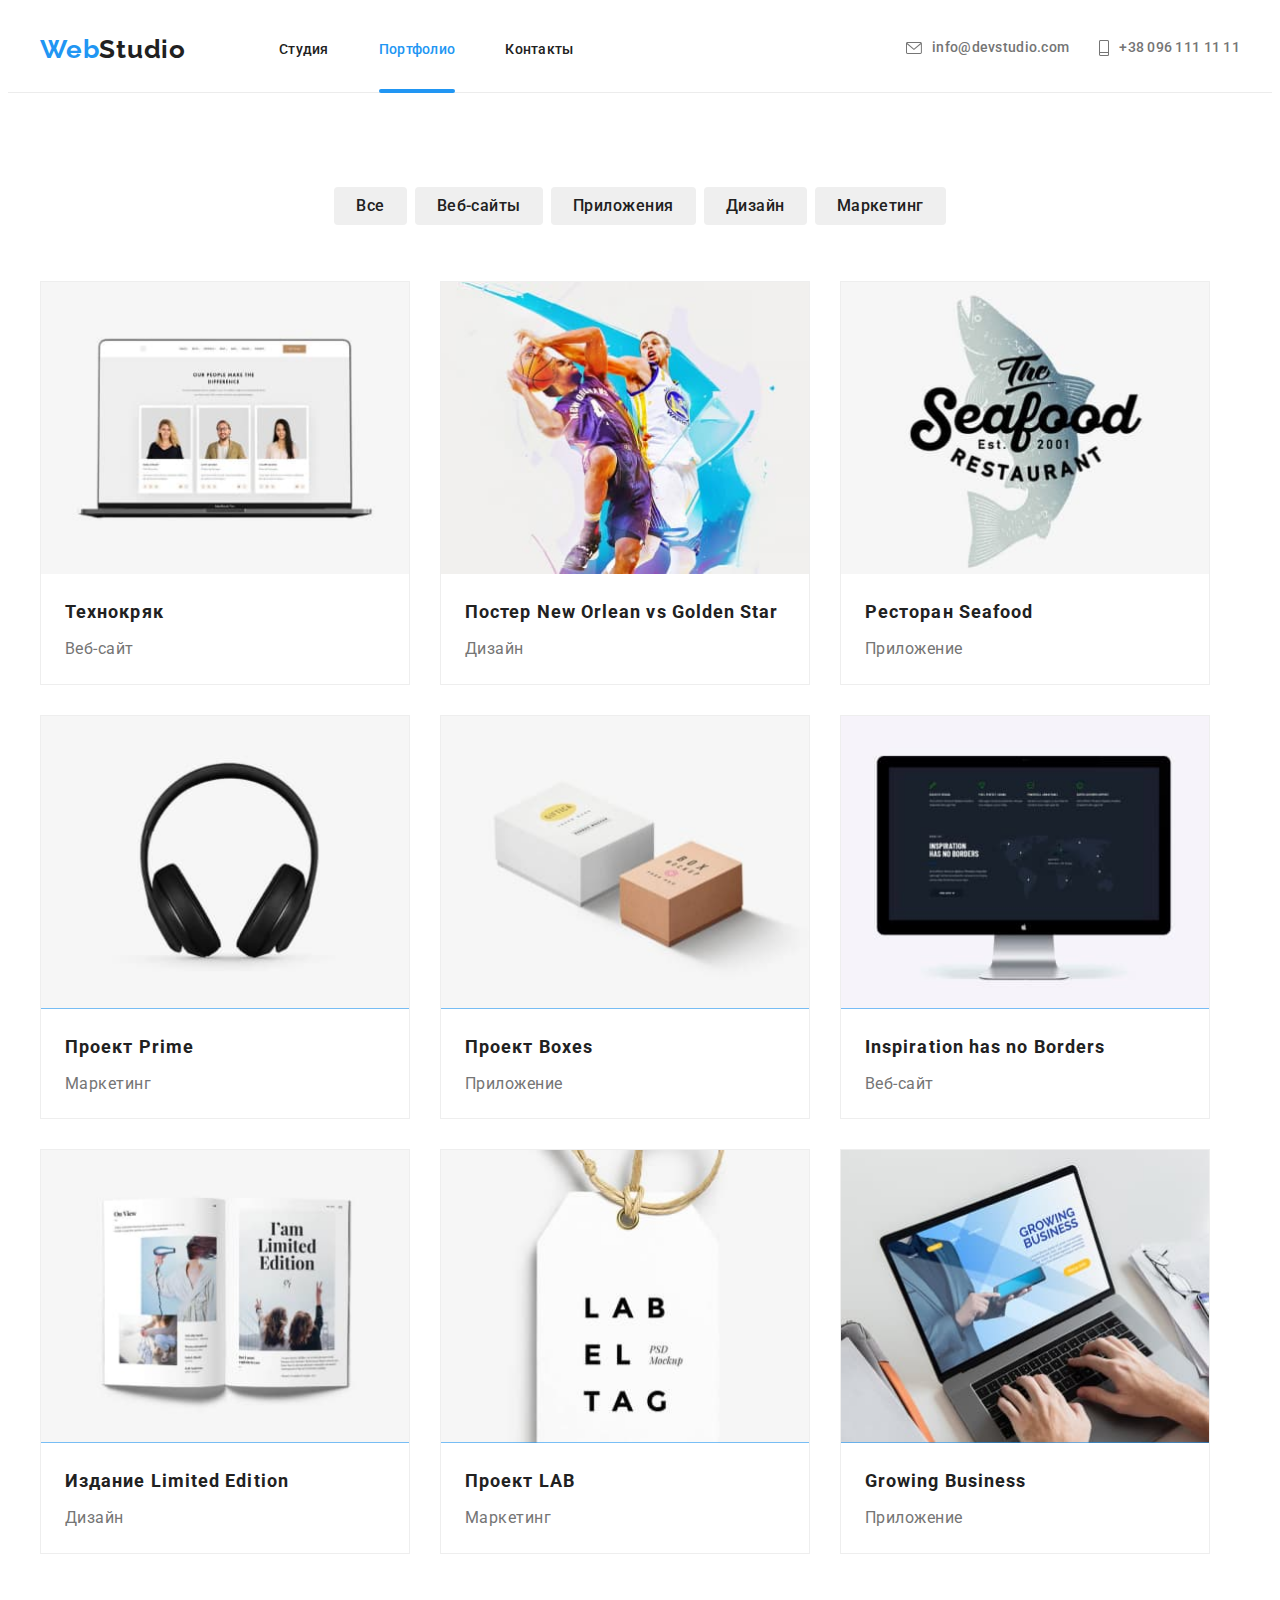
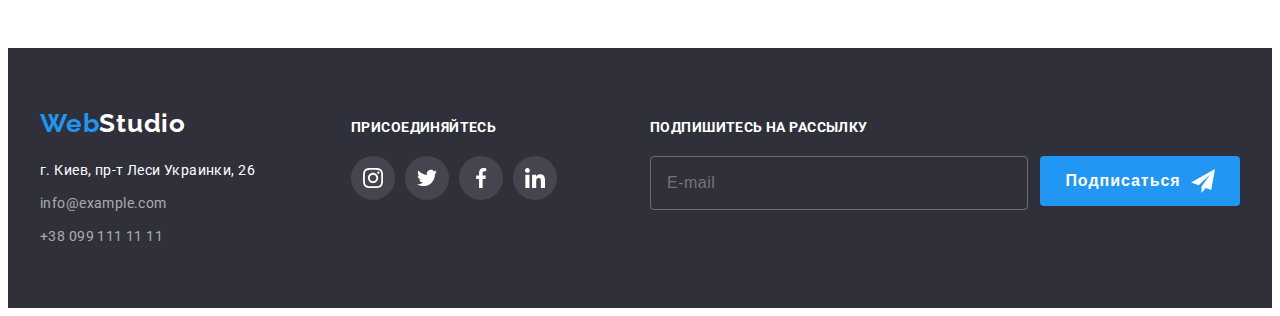
==== portfolio.html @ 108e8472 "push" ====
<!DOCTYPE html>
<html lang="ru">
<head>
    <meta charset="UTF-8">
    <meta http-equiv="X-UA-Compatible" content="IE=edge">
    <meta name="viewport" content="width=device-width, initial-scale=1.0">
    <title>Document</title>
    <link rel="preconnect" href="https://fonts.googleapis.com">
    <link rel="preconnect" href="https://fonts.gstatic.com" crossorigin>
    <link href="https://fonts.googleapis.com/css2?family=Raleway:wght@700&family=Roboto:wght@400;500;700&display=swap"
        rel="stylesheet">
        <link rel="stylesheet" href="https://cdnjs.cloudflare.com/ajax/libs/modern-normalize/1.1.0/modern-normalize.min.css"
            integrity="sha512-wpPYUAdjBVSE4KJnH1VR1HeZfpl1ub8YT/NKx4PuQ5NmX2tKuGu6U/JRp5y+Y8XG2tV+wKQpNHVUX03MfMFn9Q=="
            crossorigin="anonymous" referrerpolicy="no-referrer" />

    <link rel="stylesheet" href="./css/main.css">
</head>

<body>
    <header class="header">
        <div class="container">
            <div class="main">
                <nav class="nav">
                    <a href="" lang="en" class="logo">Web<span class="header-logo-accent">Studio</span></a>
                    <ul class="nav-list">
                        <li class="nav-list__item"><a href="./index.html" class="nav-list__link">Студия</a></li>
                        <li class="nav-list__item"><a href="" class="nav-list__link current">Портфолио</a></li>
                        <li class="nav-list__item"><a href="" class="nav-list__link">Контакты</a></li>
                    </ul>
                </nav>
                <ul class="header-adress">
                    <li class="header-adress__item"><a href="mailto:info@devstudio.com" class="header-adress__link--email">
                        <svg class="header-adress__icon--email">
                        <use href="./images/icons.svg#icon-envelope-1"></use>
                    </svg>info@devstudio.com</a></li>
                    <li class="header-adress__item"><a href="tel:+380961111111" class="header-adress__link--tel">
                      <svg class="header-adress__icon--tel">
                        <use href="./images/icons.svg#icon-Vector"></use>
                    </svg>+38 096 111 11 11</a></li>
                </ul>
            </div>
            </div>
    </header>

    
    <main>
        
        <section class="section portfolio">
            <div class="container">
            <h1 class="visually-hidden">Фильтр</h1>
            <ul class="filtr-list">
                <li class="filtr-list__item"><button type="button" class="filtr-list__btm">Все</button></li>
                <li class="filtr-list__item"><button type="button" class="filtr-list__btm">Веб-сайты</button></li>
                <li class="filtr-list__item"><button type="button" class="filtr-list__btm">Приложения</button></li>
                <li class="filtr-list__item"><button type="button" class="filtr-list__btm">Дизайн</button></li>
                <li class="filtr-list__item"><button type="button" class="filtr-list__btm">Маркетинг</button></li>
            </ul>
           
            <ul class="gallery-list">
                <li class="gallery-list__item" tabindex="0">
                    <!-- <a href="" class="gallery-link"> -->
                        <div class="gallery-list__img">
                            <img src="./images/portfolio1.jpg" alt="Технокряк" width="370" height="294">
                            <p class="gallery-list__top--text">Ресурс предлагает комплексные предложения с разным уровнем функционала и сервисов. Все это
                                позволит посетителю получить
                                исчерпывающие сведения  о компании или частном лице.</p>
                        </div>
                    <div class="gallery-desk">
                        <h2 class="gallery-list__title">Технокряк</h2>
                        <p class="gallery-list__text">Веб-сайт</p>
                    </div>
                    
                </li>
                <li class="gallery-list__item" tabindex="0">
                    <!-- <a href="" class="gallery-link"> -->
                        <div class="gallery-list__img">
                    <img src="./images/portfolio2.jpg" alt="Постер Нью Орлеан" width="370" height="294">
                    <p class="gallery-list__top--text">Ресурс предлагает комплексные предложения с разным уровнем функционала и сервисов. Все это
                        позволит посетителю получить
                        исчерпывающие сведения  о компании или частном лице.</p>
                        </div>
                    <div class="gallery-desk">
                        <h2 class="gallery-list__title">Постер New Orlean vs Golden Star</h2>
                        <p class="gallery-list__text">Дизайн</p>
                    </div>                            
                   
                </li>
                <li class="gallery-list__item" tabindex="0">
                    <!-- <a href="" class="gallery-link"> -->
                        <div class="gallery-list__img">
                    <img src="./images/portfolio3.jpg" alt="Ресторан" width="370" height="294">
                    <p class="gallery-list__top--text">Ресурс предлагает комплексные предложения с разным уровнем функционала и сервисов. Все это
                        позволит посетителю получить
                        исчерпывающие сведения  о компании или частном лице.</p>
                        </div>
                    <div class="gallery-desk">
                        <h2 class="gallery-list__title">Ресторан Seafood</h2>
                        <p class="gallery-list__text">Приложение</p>
                    </div>                            
                    
                </li>
                <li class="gallery-list__item" tabindex="0">
                    <!-- <a href="" class="gallery-link"> -->
                        <div class="gallery-list__img">
                    <img src="./images/portfolio4.jpg" alt="Проект прайм" width="370" height="294">
                    <p class="gallery-list__top--text">Ресурс предлагает комплексные предложения с разным уровнем функционала и сервисов. Все это
                        позволит посетителю получить
                        исчерпывающие сведения  о компании или частном лице.</p>
                        </div>
                    <div class="gallery-desk">
                        <h2 class="gallery-list__title">Проект Prime</h2>
                    <p class="gallery-list__text">Маркетинг</p>
                </div>                            
               
                </li>
                <li class="gallery-list__item" tabindex="0">
                    <!-- <a href="" class="gallery-link"> -->
                        <div class="gallery-list__img">
                    <img src="./images/portfolio5.jpg" alt="Проект бокс" width="370" height="294">
                    <p class="gallery-list__top--text">Ресурс предлагает комплексные предложения с разным уровнем функционала и сервисов. Все это
                        позволит посетителю получить
                        исчерпывающие сведения  о компании или частном лице.</p>
                        </div>
                    <div class="gallery-desk">
                        <h2 class="gallery-list__title">Проект Boxes</h2>
                        <p class="gallery-list__text">Приложение</p>
                    </div>                            
                    
                </li>
                <li class="gallery-list__item" tabindex="0">
                    <!-- <a href="" class="gallery-link"> -->
                        <div class="gallery-list__img">
                    <img src="./images/portfolio6.jpg" alt="Вдохновение" width="370" height="294">
                    <p class="gallery-list__top--text">Ресурс предлагает комплексные предложения с разным уровнем функционала и сервисов. Все это
                        позволит посетителю получить
                        исчерпывающие сведения  о компании или частном лице.</p>
                    </div>
                    <div class="gallery-desk">
                        <h2 class="gallery-list__title">Inspiration has no Borders</h2>
                        <p class="gallery-list__text">Веб-сайт</p>
                    </div>                            
                    
                </li>
                <li class="gallery-list__item" tabindex="0">
                    <!-- <a href="" class="gallery-link"> -->
                        <div class="gallery-list__img">
                    <img src="./images/portfolio7.jpg" alt="Лимитированое издание" width="370" height="294">
                    <p class="gallery-list__top--text">Ресурс предлагает комплексные предложения с разным уровнем функционала и сервисов. Все это
                        позволит посетителю получить
                        исчерпывающие сведения  о компании или частном лице.</p>
                        </div>
                    <div class="gallery-desk">
                        <h2 class="gallery-list__title">Издание Limited Edition</h2>
                        <p class="gallery-list__text">Дизайн</p>
                    </div>                            
                   
                </li>
                <li class="gallery-list__item" tabindex="0">
                    <!-- <a href="" class="gallery-link"> -->
                        <div class="gallery-list__img">
                    <img src="./images/portfolio8.jpg" alt="Проект лаб" width="370" height="294">
                    <p class="gallery-list__top--text">Ресурс предлагает комплексные предложения с разным уровнем функционала и сервисов. Все это
                        позволит посетителю получить
                        исчерпывающие сведения  о компании или частном лице.</p>
                        </div>
                    <div class="gallery-desk">
                        <h2 class="gallery-list__title">Проект LAB</h2>
                        <p class="gallery-list__text">Маркетинг</p>
                    </div>                            
                    
                </li>
                <li class="gallery-list__item" tabindex="0">
                    <!-- <a href="" class="gallery-link"> -->
                        <div class="gallery-list__img">
                    <img src="./images/portfolio9.jpg" alt="Рост" width="370" height="294">
                    <p class="gallery-list__top--text">Ресурс предлагает комплексные предложения с разным уровнем функционала и сервисов. Все это
                        позволит посетителю получить
                        исчерпывающие сведения  о компании или частном лице.</p>
                        </div>
                    <div class="gallery-desk">
                        <h2 class="gallery-list__title">Growing Business</h2>
                    <p class="gallery-list__text">Приложение</p>
                </div>
                
                </li>
            </ul>
            </div>
            </section>
            
    </main>

    <footer>
        <div class="container footer-container">
            <div class="footer-contakt">
         <a href="" lang="en" class="logo">Web<span class="footer-logo-accent">Studio</span></a>
        <address>
            <ul class="footer-list">
                <li class="footer-list__item"><a href="https://goo.gl/maps/ytzTi8YxMLyK7yX88" 
                    target="_blank" 
                    rel="noopener noreferrer nofollow" class="footer-list__adress">г. Киев, пр-т Леси Украинки, 26</a></li>
                <li class="footer-list__item"><a href="mailto:info@example.com" class="footer-list__email">info@example.com</a></li>
                <li class="footer-list__item"><a href="tel:+380991111111" class="footer-list__tel">+38 099 111 11 11</a></li>
            </ul>
        </address>
        </div>

        <div class="footer-social">
            <h2 class="footer-title">присоединяйтесь</h2>
            <ul class="footer-social-list">
                <li class="footer-social-list__item"><a href="" class="footer-social-list__link">
                    <svg class="footer-social-list__icon" width="20" height="20">
                        <use href="./images/icons.svg#icon-instagram"></use>
                    </svg>
                </a>
            </li>
            <li class="footer-social-list__item"><a href="" class="footer-social-list__link">
                <svg class="footer-social-list__icon" width="20" height="20">
                        <use href="./images/icons.svg#icon-twitter"></use>
                    </svg>
                </a>
            </li>
            <li class="footer-social-list__item"><a href="" class="footer-social-list__link">
                <svg class="footer-social-list__icon" width="20" height="20">
                        <use href="./images/icons.svg#icon-facebook"></use>
                    </svg>
                </a>
            </li>
            <li class="footer-social-list__item"><a href="" class="footer-social-list__link">
                <svg class="footer-social-list__icon" width="20" height="20">
                        <use href="./images/icons.svg#icon-linkedin"></use>
                    </svg>
                </a>
            </li>
            </ul>
        </div>
        <form class="footer-sent">
            <h2 class="footer-title">Подпишитесь на рассылку</h2>
            <div class="footer-sent-form">
                <input type="email" name="email" placeholder="E-mail" class="footer-sent__input"/>
                <button type="submit" class="footer-sent__btn">Подписаться
                <svg class="footer-sent__icon">
                    <use href="./images/icons.svg#icon-icon-send"></use>
                </svg> 
            </button>
            </div>
        </form>
        </div>
    </footer>
    
    </body>
    
    </html>
---- css/main.css ----
@charset "UTF-8";
.container {
  width: 1200px;
  padding-left: 15px;
  padding-right: 15px;
  margin-left: auto;
  margin-right: auto;
}

.section {
  padding-top: 94px;
  padding-bottom: 94px;
}

:root {
  --header-text-color: #212121;
  --btn-color: #ffffff;
  --accent-color: #2196f3;
  --title-color: #212121;
  --text-color: #757575;
}

.visually-hidden {
  position: absolute;
  white-space: nowrap;
  width: 1px;
  height: 1px;
  overflow: hidden;
  border: 0;
  padding: 0;
  clip: rect(0 0 0 0);
  clip-path: inset(50%);
  margin: -1px;
}

.header-logo,
.header-link,
.header-link-email,
.header-link-tel,
.footer-logo,
.footer-link-adress,
.footer-link-email,
.footer-link-tel {
  text-decoration: none;
}

p,
h1,
h2,
h3,
h4 {
  margin: 0;
}

ul {
  list-style: none;
  margin: 0;
  padding: 0;
}

img {
  display: block;
  max-width: 100%;
  height: auto;
}

a {
  text-decoration: none;
}

body {
  font-family: "Roboto", sans-serif;
}

button {
  cursor: pointer;
}

.topic {
  margin-top: 94px;
  margin-bottom: 50px;
  color: var(--title-color);
}

.visually-hidden {
  position: absolute;
  white-space: nowrap;
  width: 1px;
  height: 1px;
  overflow: hidden;
  border: 0;
  padding: 0;
  clip: rect(0 0 0 0);
  clip-path: inset(50%);
  margin: -1px;
}

.title {
  font-weight: 700;
  font-size: 36px;
  line-height: 1.16;
  letter-spacing: 0.03em;
  text-align: center;
  margin-bottom: 50px;
  color: var(--title-color);
}

.backdrop {
  position: fixed;
  top: 0;
  left: 0;
  width: 100%;
  height: 100%;
  background-color: rgba(0, 0, 0, 0.2);
  opacity: 1;
  transition: opacity 250ms cubic-bezier(0.4, 0, 0.2, 1);
}

.backdrop.is-hidden {
  opacity: 0;
  pointer-events: none;
  visibility: hidden;
}

.modal {
  width: 528px;
  height: 581px;
  background-color: var(--btn-color);
  position: absolute;
  top: 50%;
  left: 50%;
  transform: translate(-50%, -50%);
  padding: 40px;
}

.modal-btn {
  position: absolute;
  top: 8px;
  right: 8px;
  width: 30px;
  height: 30px;
  border-radius: 50%;
  cursor: pointer;
  background: transparent;
  border: 1px solid rgba(0, 0, 0, 0.1);
}

.modal-btn-icon:hover {
  fill: var(--accent-color);
}

.modal-title {
  font-weight: 700;
  font-size: 20px;
  line-height: 1.15;
  letter-spacing: 0.03em;
  text-align: center;
  color: var(--header-text-color);
  margin-bottom: 12px;
}

.form-field + .form-field {
  margin-top: 10px;
}

.modal-input {
  width: 100%;
  height: 40px;
  border: 1px solid rgba(33, 33, 33, 0.2);
  border-radius: 4px;
  padding-left: 42px;
  outline: none;
}

.modal-input:hover, .modal-input:focus {
  border-color: var(--accent-color);
}

.modal-input-wrap {
  position: relative;
}

.modal-icon {
  position: absolute;
  width: 18px;
  height: 18px;
  left: 13px;
  top: 50%;
  transform: translateY(-50%);
}

.modal-input:hover + .modal-icon {
  fill: var(--accent-color);
}

.modal-input:focus + .modal-icon {
  fill: var(--accent-color);
}

.modal-input-comment {
  display: block;
  resize: none;
  width: 100%;
  height: 120px;
  border: 1px solid rgba(33, 33, 33, 0.2);
  border-radius: 4px;
  padding: 12px 16px;
  outline: none;
}

.modal-input-comment:hover, .modal-input-comment:focus {
  border-color: var(--accent-color);
}

.modal-label {
  font-style: 400;
  font-weight: 400;
  font-size: 12px;
  line-height: 1.16;
  letter-spacing: 0.01em;
  color: var(--text-color);
  margin-bottom: 4px;
  display: flex;
}

.modal-button {
  width: 200px;
  height: 50px;
  font-style: 400;
  font-weight: 700;
  font-size: 16px;
  line-height: calc(30 / 16);
  display: block;
  letter-spacing: 0.06em;
  color: var(--btn-color);
  background-color: var(--accent-color);
  text-align: center;
  margin-right: auto;
  margin-left: auto;
  border: 1px solid var(--accent-color);
  border-radius: 4px;
  cursor: pointer;
  margin-top: 30px;
}

.form-checkbox {
  margin-top: 20px;
}

.modal-label-policy {
  font-weight: 400;
  font-size: 14px;
  line-height: 1.7;
  letter-spacing: 0.03em;
  color: var(--text-color);
  display: flex;
  align-items: center;
  /*margin-bottom: 30px;*/
  justify-content: center;
  /*margin-top: 20px;*/
}

.modal-check-icon {
  width: 16px;
  height: 15px;
  fill: transparent;
  align-items: center;
  justify-content: center;
}

.modal-check-link {
  color: var(--accent-color);
  margin-left: 5px;
}

.modal-label-policy span {
  width: 16px;
  height: 15px;
  border: 2px solid var(--header-text-color);
  border-radius: 2px;
  margin-right: 7px;
}

.modal-policy:checked + .modal-label-policy span {
  background-color: var(--accent-color);
  border: none;
}

.modal-policy:checked + .modal-label-policy svg {
  fill: var(--btn-color);
}

.logo {
  font-family: "Raleway", sans-serif;
  font-weight: 700;
  font-size: 26px;
  line-height: 1.19;
  letter-spacing: 0.03em;
  color: var(--accent-color);
}

.header-logo-accent {
  color: var(--header-text-color);
}

.header-logo-accent:hover, .header-logo-accent:focus {
  color: var(--accent-color);
}

.footer-logo-accent {
  color: white;
}

.footer-logo-accent:hover, .footer-logo-accent:focus {
  color: var(--accent-color);
}

.header {
  border-bottom: 1px solid #ececec;
}

.nav-list {
  display: flex;
  margin-left: 93px;
}

.nav {
  display: flex;
  align-items: center;
}

.main {
  display: flex;
}

.nav-list__link {
  display: block;
  padding-top: 32px;
  padding-bottom: 32px;
  font-weight: 500;
  font-size: 14px;
  line-height: 1.42;
  letter-spacing: 0.02em;
  color: var(--header-text-color);
  transition: color 250ms cubic-bezier(0.4, 0, 0.2, 1);
}

.nav-list__link:hover, .nav-list__link:focus {
  color: var(--accent-color);
}

.nav-list__item {
  position: relative;
}

.nav-list__item:not(:last-child) {
  margin-right: 50px;
}

.header-adress {
  margin-left: auto;
  display: flex;
}

.header-adress__link--email {
  display: flex;
  align-items: center;
  padding-top: 32px;
  padding-bottom: 32px;
  font-weight: 500;
  font-size: 14px;
  line-height: 1.14;
  letter-spacing: 0.02em;
  color: var(--text-color);
  transition: color 250ms cubic-bezier(0.4, 0, 0.2, 1);
}

.header-adress__link--email:hover, .header-adress__link--email:focus {
  color: var(--accent-color);
}

.header-adress__link--email {
  display: flex;
  padding-top: 32px;
  padding-bottom: 32px;
  margin-right: 30px;
}

.header-adress__icon--email {
  width: 16px;
  height: 12px;
  margin-right: 10px;
  fill: currentColor;
}

.header-adress__icon--tel {
  width: 10px;
  height: 16px;
  margin-right: 10px;
  fill: currentColor;
}

.header-adress__link--tel {
  display: flex;
  align-items: center;
  padding-top: 32px;
  padding-bottom: 32px;
  font-weight: 500;
  font-size: 14px;
  line-height: 1.14;
  letter-spacing: 0.02em;
  color: var(--text-color);
  transition: color 250ms cubic-bezier(0.4, 0, 0.2, 1);
}

.header-adress__link--tel:hover, .header-adress__link--tel:focus {
  color: var(--accent-color);
}

/*-----------подчеркивание----------*/
.current {
  color: var(--accent-color);
}

.current::after {
  display: inline-block;
  position: absolute;
  content: "";
  width: 100%;
  height: 4px;
  background-color: var(--accent-color);
  border-radius: 2px;
  left: 0;
  bottom: -1px;
}

.hero {
  text-align: center;
  padding-top: 200px;
  padding-bottom: 200px;
  max-width: 1600px;
  height: 600px;
  margin-left: auto;
  margin-right: auto;
  background-repeat: no-repeat;
  background-position: center;
  background-size: cover;
  background-color: #2f303a;
  background-image: linear-gradient(rgba(47, 48, 58, 0.4), rgba(47, 48, 58, 0.4)), url(../images/fone.jpg);
}

.hero__title {
  margin-bottom: 30px;
  font-weight: 900;
  font-size: 44px;
  line-height: 1.36;
  letter-spacing: 0.06em;
  text-transform: uppercase;
  text-align: center;
  color: var(--btn-color);
}

.hero__btn {
  border-radius: 4px;
  padding: 10px 32px;
  border: 1px solid transparent;
  font-family: inherit;
  font-weight: 700;
  font-size: 16px;
  line-height: 1.87;
  letter-spacing: 0.06em;
  color: var(--btn-color);
}

.hero__btn {
  background-color: var(--accent-color);
}

.reasons-list {
  display: flex;
  flex-wrap: wrap;
  justify-content: space-between;
  margin-bottom: 94px;
}

.reasons-list__item {
  width: 270px;
}

.reasons-list__icon--link {
  width: 270px;
  height: 120px;
  background-color: #f5f4fa;
  display: flex;
  border-radius: 4px;
  margin-bottom: 30px;
  align-items: center;
  justify-content: center;
}

.work-list__link {
  width: 370px;
}

.reasons-list__pre--titile {
  margin-bottom: 10px;
  font-weight: 700;
  font-size: 14px;
  line-height: 1.14;
  letter-spacing: 0.03em;
  text-transform: uppercase;
  color: var(--title-color);
}

.reasons-list__text {
  font-size: 14px;
  line-height: 1.71;
  letter-spacing: 0.03em;
  color: var(--text-color);
}

.work-list {
  display: flex;
  flex-wrap: wrap;
  justify-content: space-between;
}

.work-list__img {
  width: 370px;
  height: 294px;
  position: relative;
}

/*----текст на картинку----*/
.work-list__actions {
  position: absolute;
  display: flex;
  text-align: center;
  width: 370px;
  height: 70px;
  background-color: rgba(47, 48, 58, 0.8);
  bottom: 0;
  justify-content: center;
  align-items: center;
  font-weight: 700;
  font-size: 14px;
  line-height: 1.14;
  letter-spacing: 0.03em;
  text-transform: uppercase;
  color: var(--btn-color);
}

.about {
  background-color: #f5f4fa;
}

.about-list {
  display: flex;
  flex-wrap: wrap;
}

.about-list__name {
  padding-top: 30px;
  padding-bottom: 30px;
}

.about-list__item {
  width: 270px;
  border-radius: 4px;
  background: #ffffff;
  /* material shadow v1 */
  box-shadow: 0px 1px 3px rgba(0, 0, 0, 0.12), 0px 1px 1px rgba(0, 0, 0, 0.14), 0px 2px 1px rgba(0, 0, 0, 0.2);
  border-radius: 0px 0px 4px 4px;
}

.about-list__item:not(:last-child) {
  margin-right: 30px;
}

.about-title {
  margin-bottom: 50px;
  font-weight: 700;
  font-size: 36px;
  line-height: 1.16;
  letter-spacing: 0.03em;
  color: var(--title-color);
}

.about-list__pre--title {
  margin-bottom: 10px;
  font-weight: 500;
  font-size: 16px;
  line-height: 1.18;
  letter-spacing: 0.03em;
  text-align: center;
  color: var(--title-color);
}

.about-list__text {
  font-size: 16px;
  line-height: 1.18;
  letter-spacing: 0.03em;
  text-align: center;
  color: var(--text-color);
  margin-bottom: 16px;
}

.about-social-list {
  display: flex;
  justify-content: center;
}

.about-social-list__link {
  width: 44px;
  height: 44px;
  background-color: var(--btn-color);
  border-radius: 50%;
  display: flex;
  align-items: center;
  justify-content: center;
  transition: background-color 250ms cubic-bezier(0.4, 0, 0.2, 1);
}

.about-social-list__link:hover, .about-social-list__link:focus {
  background-color: var(--accent-color);
}

.about-social-list__item:not(:last-child) {
  margin-right: 10px;
}

.about-social-list__icon {
  fill: #afb1b8;
  transition: fill 250ms cubic-bezier(0.4, 0, 0.2, 1);
}

.about-social-list__link:hover .about-social-list__icon,
.about-social-list__link:focus .about-social-list__icon {
  fill: var(--btn-color);
}

.partners-title {
  margin-bottom: 50px;
  font-weight: 700;
  font-size: 36px;
  line-height: 1.16;
  letter-spacing: 0.03em;
  text-align: center;
  color: var(--header-text-color);
}

.partners-list__link {
  display: flex;
  width: 170px;
  height: 92px;
  border: 1px solid #afb1b8;
  box-sizing: border-box;
  border-radius: 4px;
  align-items: center;
  justify-content: center;
  transition: border-color 250ms cubic-bezier(0.4, 0, 0.2, 1);
}

.partners-list__link:hover, .partners-list__link:focus {
  border-color: var(--accent-color);
}

.partners-list__icon {
  fill: #afb1b8;
  transition: fill 250ms cubic-bezier(0.4, 0, 0.2, 1);
}

.partners-list__link:hover .partners-list__icon,
.partners-list__link:focus .partners-list__icon {
  fill: var(--accent-color);
}

.partners-list__item:not(:last-child) {
  margin-right: 30px;
}

.partners-list {
  display: flex;
  justify-content: center;
}

.filtr-list {
  display: flex;
  flex-wrap: wrap;
  justify-content: center;
  margin-bottom: 56px;
}

.filtr-list__item:not(:last-child) {
  margin-right: 8px;
}

.filtr-list__btm {
  font-family: inherit;
  font-weight: 500;
  font-size: 16px;
  line-height: 1.62;
  letter-spacing: 0.03em;
  color: var(--header-text-color);
  cursor: pointer;
  border-radius: 4px;
  border: none;
  padding-top: 6px;
  padding-right: 22px;
  padding-bottom: 6px;
  padding-left: 22px;
  transition: color 250ms cubic-bezier(0.4, 0, 0.2, 1), background-color 250ms cubic-bezier(0.4, 0, 0.2, 1), box-shadow 250ms cubic-bezier(0.4, 0, 0.2, 1);
}

.filtr-list__btm:hover, .filtr-list__btm:focus {
  background-color: var(--accent-color);
  color: var(--btn-color);
  box-shadow: 0px 3px 1px rgba(0, 0, 0, 0.1), 0px 1px 2px rgba(0, 0, 0, 0.08), 0px 2px 2px rgba(0, 0, 0, 0.12);
}

.gallery-list {
  display: flex;
  flex-wrap: wrap;
}

.gallery-list__item {
  width: 370px;
  margin-right: 30px;
  margin-bottom: 30px;
  background: #ffffff;
  border: 1px solid #eeeeee;
  box-sizing: border-box;
  cursor: pointer;
}

.gallery-list__item:nth-child(n + 7) {
  margin-bottom: 0px;
}

.gallery-list__item:nth-child(3n) {
  margin-right: 0;
}

.gallery-list__item:hover, .gallery-list__item:focus {
  box-shadow: 0px 1px 1px rgba(0, 0, 0, 0.12), 0px 4px 4px rgba(0, 0, 0, 0.06), 1px 4px 6px rgba(0, 0, 0, 0.16);
}

.gallery-list__img {
  position: relative;
  overflow: hidden;
}

.gallery-list__top--text {
  display: flex;
  position: absolute;
  top: 0;
  left: 0;
  font-weight: 500;
  font-size: 18px;
  line-height: 1.55;
  letter-spacing: 0.03em;
  text-align: center;
  color: var(--btn-color);
  background-color: var(--accent-color);
  height: 100%;
  width: 100%;
  align-items: center;
  transform: translateY(100%);
  transition: transform 250ms linear;
}

.gallery-list__item:hover .gallery-list__top--text,
.gallery-list__item:focus .gallery-list__top--text {
  transform: translateY(0%);
}

.gallery-link {
  display: block;
}

.gallery-desk {
  padding-top: 20px;
  padding-bottom: 20px;
  padding-left: 24px;
  padding-right: 24px;
}

.gallery-list__title {
  margin-bottom: 4px;
  font-weight: 700;
  font-size: 18px;
  line-height: 2;
  letter-spacing: 0.06em;
  color: var(--title-color);
}

.gallery-list__text {
  font-weight: 400;
  font-size: 16px;
  line-height: 1.87;
  letter-spacing: 0.03em;
  color: var(--text-color);
}

footer {
  padding-top: 60px;
  padding-bottom: 60px;
  background-color: #2f303a;
}

.footer-contakt {
  flex-grow: 1;
}

.footer-list__item:not(:last-child) {
  margin-bottom: 9px;
}

.footer-list {
  margin-top: 20px;
}

.footer-list__adress {
  font-style: normal;
  font-size: 14px;
  line-height: 1.71;
  letter-spacing: 0.03em;
  color: #ffffff;
  transition: color 250ms cubic-bezier(0.4, 0, 0.2, 1);
}

.footer-list__adress:hover, .footer-list__adress:focus {
  color: var(--accent-color);
}

.footer-list__email {
  font-style: normal;
  font-weight: 400;
  font-size: 14px;
  line-height: 1.71;
  letter-spacing: 0.03em;
  color: rgba(255, 255, 255, 0.6);
  transition: color 250ms cubic-bezier(0.4, 0, 0.2, 1);
}

.footer-list__email:hover, .footer-list__email:focus {
  color: var(--accent-color);
}

.footer-list__tel {
  font-style: normal;
  font-weight: 400;
  font-size: 14px;
  line-height: 1.71;
  letter-spacing: 0.03em;
  color: rgba(255, 255, 255, 0.6);
  transition: color 250ms cubic-bezier(0.4, 0, 0.2, 1);
}

.footer-list__tel:hover, .footer-list__tel:focus {
  color: var(--accent-color);
}

.footer-title {
  margin-bottom: 20px;
  font-weight: 700;
  font-size: 14px;
  line-height: 1.14;
  letter-spacing: 0.03em;
  text-transform: uppercase;
  color: var(--btn-color);
}

.footer-social-list {
  display: flex;
  justify-content: center;
}

.footer-social-list__link {
  width: 44px;
  height: 44px;
  background-color: rgba(255, 255, 255, 0.1);
  border-radius: 50%;
  align-items: center;
  justify-content: center;
  display: flex;
  transition: background-color 250ms cubic-bezier(0.4, 0, 0.2, 1);
}

.footer-social-list__link:hover, .footer-social-list__link:focus {
  background-color: var(--accent-color);
}

.footer-social-list__item:not(:last-child) {
  margin-right: 10px;
}

.footer-social-list__icon {
  fill: var(--btn-color);
}

.footer-container {
  display: flex;
  align-items: baseline;
}

.footer-social {
  margin-left: 70px;
}

.footer-sent {
  margin-left: 93px;
}

.footer-sent-form {
  display: flex;
}

.footer-sent__input {
  width: 358px;
  height: 50px;
  border: 1px solid rgba(255, 255, 255, 0.3);
  border-radius: 4px;
  background-color: transparent;
  padding-left: 16px;
  font-weight: 400;
  font-size: 16px;
  line-height: 1.25;
  letter-spacing: 0.03em;
  display: flex;
  align-items: center;
  color: rgba(255, 255, 255, 0.6);
}

.footer-sent__btn {
  margin-left: 12px;
  width: 200px;
  height: 50px;
  font-weight: 700;
  font-size: 16px;
  line-height: 1.87;
  letter-spacing: 0.06em;
  display: flex;
  align-items: center;
  justify-content: center;
  color: var(--btn-color);
  background-color: var(--accent-color);
  cursor: pointer;
  border-radius: 4px;
  border-color: transparent;
  transition: box-shadow 250ms cubic-bezier(0.4, 0, 0.2, 1);
}

.footer-sent__btn:hover, .footer-sent__btn:focus {
  box-shadow: 0px 4px 4px rgba(0, 0, 0, 0.15);
}

.footer-sent__icon {
  width: 24px;
  height: 24px;
  fill: var(--btn-color);
  margin-left: 10px;
}
/*# sourceMappingURL=main.css.map */
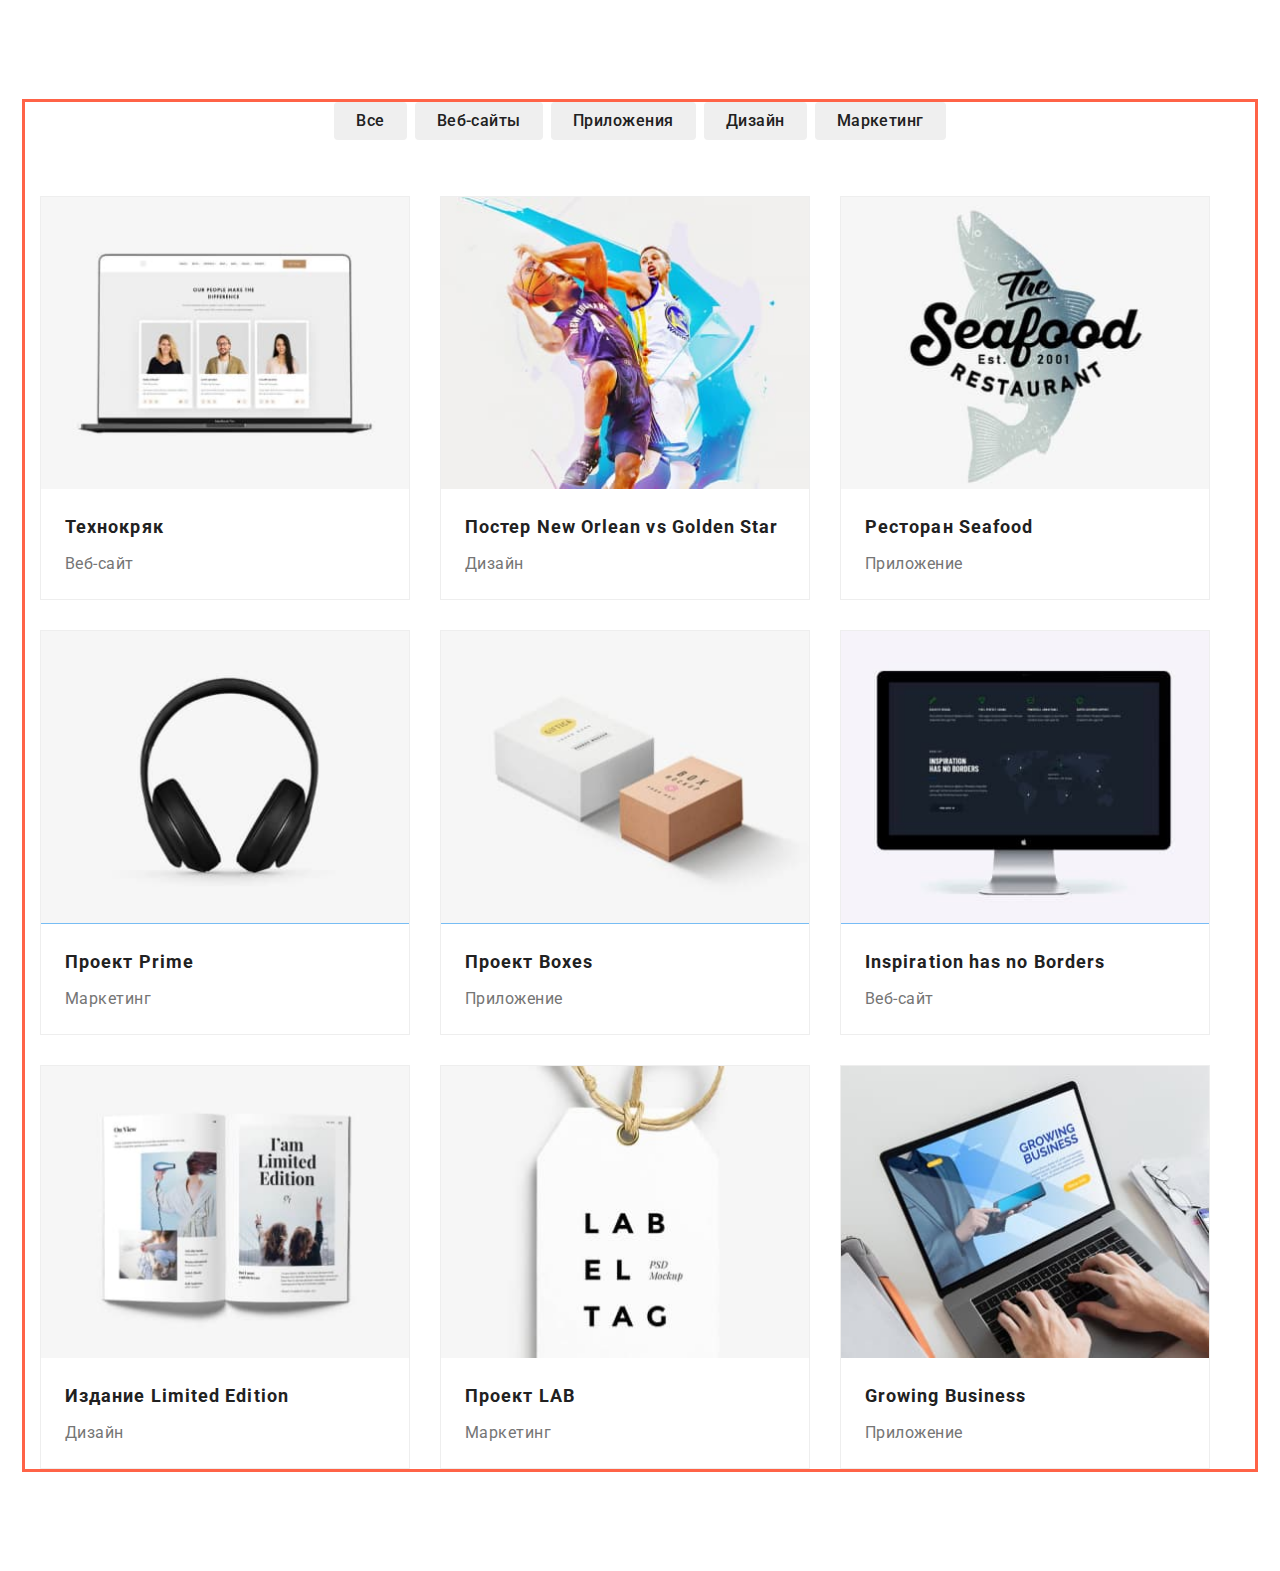
==== commit 8accb553: "start" ====
--- a/portfolio.html
+++ b/portfolio.html
@@ -17,7 +17,7 @@
 </head>
 
 <body>
-    <header class="header">
+    <!-- <header class="header">
         <div class="container">
             <div class="main">
                 <nav class="nav">
@@ -40,7 +40,7 @@
                 </ul>
             </div>
             </div>
-    </header>
+    </header> -->
 
     
     <main>
@@ -198,7 +198,7 @@
             
     </main>
 
-    <footer>
+    <!-- <footer>
         <div class="container footer-container">
             <div class="footer-contakt">
          <a href="" lang="en" class="logo">Web<span class="footer-logo-accent">Studio</span></a>
@@ -255,7 +255,7 @@
         </form>
         </div>
     </footer>
-    
+     -->
     </body>
     
     </html>
--- a/css/main.css
+++ b/css/main.css
@@ -1,15 +1,41 @@
 @charset "UTF-8";
 .container {
-  width: 1200px;
+  width: 100%;
   padding-left: 15px;
   padding-right: 15px;
+  outline: 3px solid tomato;
   margin-left: auto;
   margin-right: auto;
 }
 
+@media screen and (min-width: 480px) {
+  .container {
+    width: 480px;
+  }
+}
+
+@media screen and (min-width: 768px) {
+  .container {
+    width: 768px;
+  }
+}
+
+@media screen and (min-width: 1200px) {
+  .container {
+    width: 1200px;
+  }
+}
+
 .section {
-  padding-top: 94px;
-  padding-bottom: 94px;
+  padding-top: 60px;
+  padding-bottom: 60px;
+}
+
+@media screen and (min-width: 1200px) {
+  .section {
+    padding-top: 94px;
+    padding-bottom: 94px;
+  }
 }
 
 :root {
@@ -97,12 +123,22 @@
 
 .title {
   font-weight: 700;
-  font-size: 36px;
-  line-height: 1.16;
+  font-size: 28px;
+  line-height: 1.18;
   letter-spacing: 0.03em;
   text-align: center;
-  margin-bottom: 50px;
+  margin-bottom: 30px;
   color: var(--title-color);
+}
+
+@media screen and (min-width: 1200px) {
+  .title {
+    font-weight: 700;
+    font-size: 36px;
+    line-height: 1.16;
+    letter-spacing: 0.03em;
+    margin-bottom: 50px;
+  }
 }
 
 .backdrop {
@@ -436,10 +472,9 @@
 
 .hero {
   text-align: center;
-  padding-top: 200px;
-  padding-bottom: 200px;
-  max-width: 1600px;
-  height: 600px;
+  padding-top: 118px;
+  padding-bottom: 118px;
+  width: 100%;
   margin-left: auto;
   margin-right: auto;
   background-repeat: no-repeat;
@@ -449,15 +484,31 @@
   background-image: linear-gradient(rgba(47, 48, 58, 0.4), rgba(47, 48, 58, 0.4)), url(../images/fone.jpg);
 }
 
+@media screen and (min-width: 1200px) {
+  .hero {
+    padding-top: 200px;
+    padding-bottom: 200px;
+  }
+}
+
 .hero__title {
+  font-weight: 900;
+  font-size: 26px;
+  line-height: 1.62;
+  letter-spacing: 0.06em;
   margin-bottom: 30px;
-  font-weight: 900;
-  font-size: 44px;
-  line-height: 1.36;
-  letter-spacing: 0.06em;
   text-transform: uppercase;
   text-align: center;
   color: var(--btn-color);
+}
+
+@media screen and (min-width: 1200px) {
+  .hero__title {
+    font-weight: 900;
+    font-size: 44px;
+    line-height: 1.36;
+    letter-spacing: 0.06em;
+  }
 }
 
 .hero__btn {
@@ -477,18 +528,41 @@
 }
 
 .reasons-list {
-  display: flex;
-  flex-wrap: wrap;
   justify-content: space-between;
-  margin-bottom: 94px;
+  margin-bottom: -30px;
+}
+
+@media screen and (min-width: 768px) {
+  .reasons-list {
+    display: flex;
+    flex-wrap: wrap;
+  }
+}
+
+@media screen and (min-width: 1200px) {
+  .reasons-list {
+    margin-bottom: 94px;
+  }
 }
 
 .reasons-list__item {
-  width: 270px;
+  margin-bottom: 30px;
+  width: 100%;
+}
+
+@media screen and (min-width: 768px) {
+  .reasons-list__item {
+    width: calc(100% / 2 - 30px);
+  }
+}
+
+@media screen and (min-width: 1200px) {
+  .reasons-list__item {
+    width: calc(100% / 4 - 30px);
+  }
 }
 
 .reasons-list__icon--link {
-  width: 270px;
   height: 120px;
   background-color: #f5f4fa;
   display: flex;
@@ -498,18 +572,33 @@
   justify-content: center;
 }
 
-.work-list__link {
-  width: 370px;
-}
-
 .reasons-list__pre--titile {
   margin-bottom: 10px;
+  text-align: center;
   font-weight: 700;
   font-size: 14px;
   line-height: 1.14;
   letter-spacing: 0.03em;
   text-transform: uppercase;
   color: var(--title-color);
+}
+
+@media screen and (min-width: 768px) {
+  .reasons-list__pre--titile {
+    text-align: left;
+  }
+}
+
+@media screen and (min-width: 1200px) {
+  .reasons-list__pre--titile {
+    text-align: left;
+  }
+}
+
+@media screen and (max-width: 1200px) {
+  .work {
+    display: none;
+  }
 }
 
 .reasons-list__text {
@@ -517,6 +606,10 @@
   line-height: 1.71;
   letter-spacing: 0.03em;
   color: var(--text-color);
+}
+
+.work-list__link {
+  width: 370px;
 }
 
 .work-list {
@@ -555,8 +648,15 @@
 }
 
 .about-list {
-  display: flex;
-  flex-wrap: wrap;
+  margin-bottom: -30px;
+}
+
+@media screen and (min-width: 768px) {
+  .about-list {
+    margin-right: -30px;
+    display: flex;
+    flex-wrap: wrap;
+  }
 }
 
 .about-list__name {
@@ -565,16 +665,32 @@
 }
 
 .about-list__item {
-  width: 270px;
+  width: 100%;
   border-radius: 4px;
   background: #ffffff;
-  /* material shadow v1 */
   box-shadow: 0px 1px 3px rgba(0, 0, 0, 0.12), 0px 1px 1px rgba(0, 0, 0, 0.14), 0px 2px 1px rgba(0, 0, 0, 0.2);
   border-radius: 0px 0px 4px 4px;
-}
-
-.about-list__item:not(:last-child) {
-  margin-right: 30px;
+  margin-bottom: 30px;
+}
+
+@media screen and (min-width: 768px) {
+  .about-list__item {
+    margin-right: 30px;
+    width: calc(100% / 2 - 30px);
+  }
+}
+
+@media screen and (min-width: 1200px) {
+  .about-list__item {
+    margin-right: 30px;
+    width: calc(100% / 4 - 30px);
+  }
+}
+
+.about-list__link {
+  width: 100%;
+  margin-left: auto;
+  margin-right: auto;
 }
 
 .about-title {
@@ -651,7 +767,7 @@
 
 .partners-list__link {
   display: flex;
-  width: 170px;
+  width: 100%;
   height: 92px;
   border: 1px solid #afb1b8;
   box-sizing: border-box;
@@ -675,13 +791,32 @@
   fill: var(--accent-color);
 }
 
-.partners-list__item:not(:last-child) {
-  margin-right: 30px;
-}
-
 .partners-list {
   display: flex;
-  justify-content: center;
+  flex-wrap: wrap;
+  justify-content: center;
+  margin-bottom: -30px;
+  margin-left: -30px;
+}
+
+.partners-list__item {
+  width: calc(100% / 2 - 30px);
+  margin-bottom: 30px;
+  margin-left: 30px;
+}
+
+@media screen and (min-width: 768px) {
+  .partners-list__item {
+    width: calc(100% / 3 - 30px);
+  }
+}
+
+@media screen and (min-width: 1200px) {
+  .partners-list__item {
+    width: 170px;
+    display: flex;
+    flex-wrap: nowrap;
+  }
 }
 
 .filtr-list {
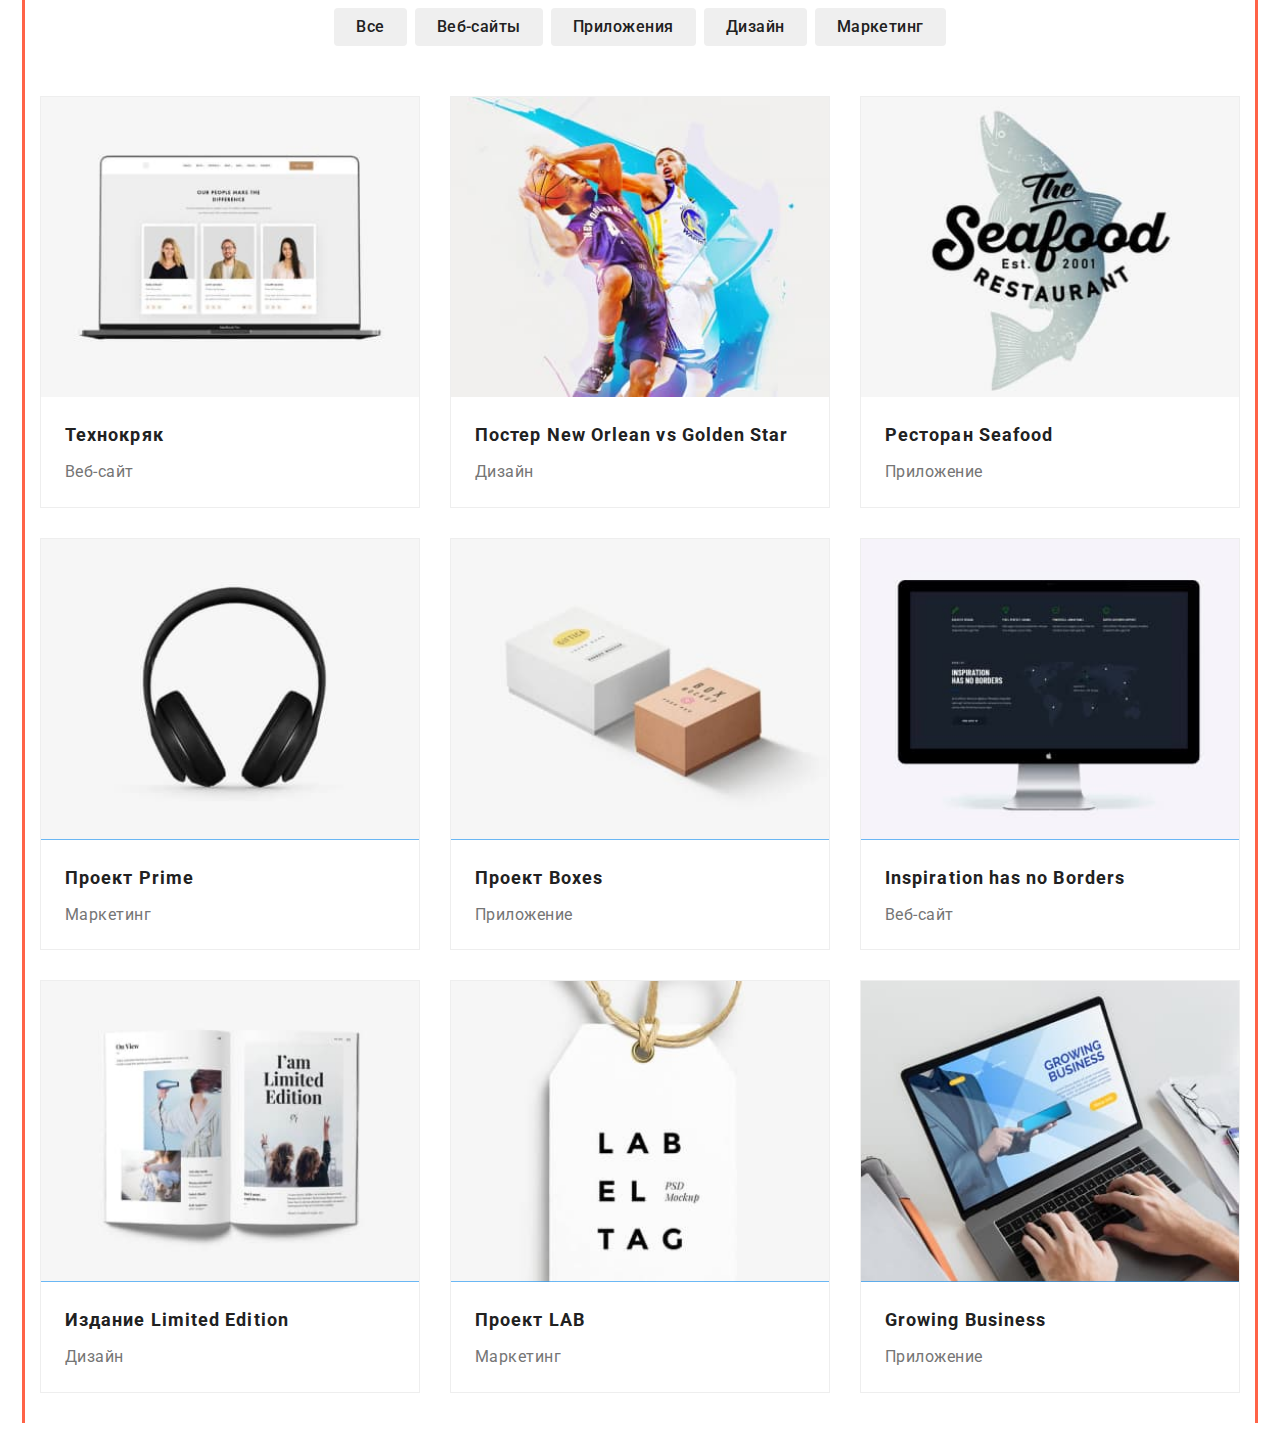
==== commit e443ab00: "push" ====
--- a/portfolio.html
+++ b/portfolio.html
@@ -45,7 +45,7 @@
     
     <main>
         
-        <section class="section portfolio">
+        <section class="portfolio">
             <div class="container">
             <h1 class="visually-hidden">Фильтр</h1>
             <ul class="filtr-list">
@@ -60,7 +60,7 @@
                 <li class="gallery-list__item" tabindex="0">
                     <!-- <a href="" class="gallery-link"> -->
                         <div class="gallery-list__img">
-                            <img src="./images/portfolio1.jpg" alt="Технокряк" width="370" height="294">
+                            <img src="./images/portfolio1.jpg" alt="Технокряк">
                             <p class="gallery-list__top--text">Ресурс предлагает комплексные предложения с разным уровнем функционала и сервисов. Все это
                                 позволит посетителю получить
                                 исчерпывающие сведения  --- a/css/main.css
+++ b/css/main.css
@@ -86,7 +86,7 @@
 
 img {
   display: block;
-  max-width: 100%;
+  width: 100%;
   height: auto;
 }
 
@@ -159,14 +159,25 @@
 }
 
 .modal {
-  width: 528px;
-  height: 581px;
+  width: 100%;
   background-color: var(--btn-color);
   position: absolute;
   top: 50%;
   left: 50%;
   transform: translate(-50%, -50%);
   padding: 40px;
+}
+
+@media screen and (min-width: 480px) {
+  .modal {
+    width: 450px;
+  }
+}
+
+@media screen and (min-width: 1200px) {
+  .modal {
+    width: 528px;
+  }
 }
 
 .modal-btn {
@@ -188,13 +199,22 @@
 .modal-title {
   font-weight: 700;
   font-size: 20px;
-  line-height: 1.15;
+  line-height: 1.5;
   letter-spacing: 0.03em;
   text-align: center;
   color: var(--header-text-color);
   margin-bottom: 12px;
 }
 
+@media screen and (min-width: 1200px) {
+  .modal-title {
+    font-weight: 700;
+    font-size: 20px;
+    line-height: 1.15;
+    letter-spacing: 0.03em;
+  }
+}
+
 .form-field + .form-field {
   margin-top: 10px;
 }
@@ -204,8 +224,8 @@
   height: 40px;
   border: 1px solid rgba(33, 33, 33, 0.2);
   border-radius: 4px;
-  padding-left: 42px;
   outline: none;
+  padding: 12px 42px;
 }
 
 .modal-input:hover, .modal-input:focus {
@@ -240,8 +260,16 @@
   height: 120px;
   border: 1px solid rgba(33, 33, 33, 0.2);
   border-radius: 4px;
+  outline: none;
   padding: 12px 16px;
-  outline: none;
+}
+
+.modal-input-comment::placeholder {
+  font-weight: 400;
+  font-size: 14px;
+  line-height: 1.14;
+  letter-spacing: 0.01em;
+  color: rgba(117, 117, 117, 0.5);
 }
 
 .modal-input-comment:hover, .modal-input-comment:focus {
@@ -285,15 +313,32 @@
 
 .modal-label-policy {
   font-weight: 400;
-  font-size: 14px;
-  line-height: 1.7;
+  font-size: 12px;
+  line-height: 1.16;
   letter-spacing: 0.03em;
   color: var(--text-color);
   display: flex;
   align-items: center;
   /*margin-bottom: 30px;*/
-  justify-content: center;
   /*margin-top: 20px;*/
+}
+
+@media screen and (min-width: 480px) {
+  .modal-label-policy {
+    font-weight: 400;
+    font-size: 12px;
+    line-height: 1.16;
+    letter-spacing: 0.03em;
+  }
+}
+
+@media screen and (min-width: 1200px) {
+  .modal-label-policy {
+    font-weight: 400;
+    font-size: 14px;
+    line-height: 1.7;
+    letter-spacing: 0.03em;
+  }
 }
 
 .modal-check-icon {
@@ -822,8 +867,27 @@
 .filtr-list {
   display: flex;
   flex-wrap: wrap;
-  justify-content: center;
-  margin-bottom: 56px;
+  margin-bottom: 40px;
+  margin-top: -15px;
+}
+
+@media screen and (min-width: 768px) {
+  .filtr-list {
+    justify-content: center;
+    margin-bottom: 30px;
+  }
+}
+
+@media screen and (min-width: 1200px) {
+  .filtr-list {
+    justify-content: center;
+    margin-bottom: 50px;
+  }
+}
+
+.filtr-list__item {
+  flex-wrap: wrap;
+  margin-top: 15px;
 }
 
 .filtr-list__item:not(:last-child) {
@@ -856,11 +920,17 @@
 .gallery-list {
   display: flex;
   flex-wrap: wrap;
+  margin-bottom: -30px;
+}
+
+@media screen and (min-width: 768px) {
+  .gallery-list {
+    margin-right: -30px;
+  }
 }
 
 .gallery-list__item {
-  width: 370px;
-  margin-right: 30px;
+  width: 100%;
   margin-bottom: 30px;
   background: #ffffff;
   border: 1px solid #eeeeee;
@@ -868,12 +938,24 @@
   cursor: pointer;
 }
 
+@media screen and (min-width: 768px) {
+  .gallery-list__item {
+    width: calc( 100% / 2 - 30px);
+    margin-right: 30px;
+  }
+}
+
+@media screen and (min-width: 1200px) {
+  .gallery-list__item {
+    width: calc( 100% / 3 - 30px);
+  }
+  2
 .gallery-list__item:nth-child(n + 7) {
-  margin-bottom: 0px;
-}
-
-.gallery-list__item:nth-child(3n) {
-  margin-right: 0;
+    margin-bottom: 0px;
+  }
+  .gallery-list__item:nth-child(3n) {
+    margin-right: 0;
+  }
 }
 
 .gallery-list__item:hover, .gallery-list__item:focus {
@@ -883,6 +965,7 @@
 .gallery-list__img {
   position: relative;
   overflow: hidden;
+  width: 100%;
 }
 
 .gallery-list__top--text {
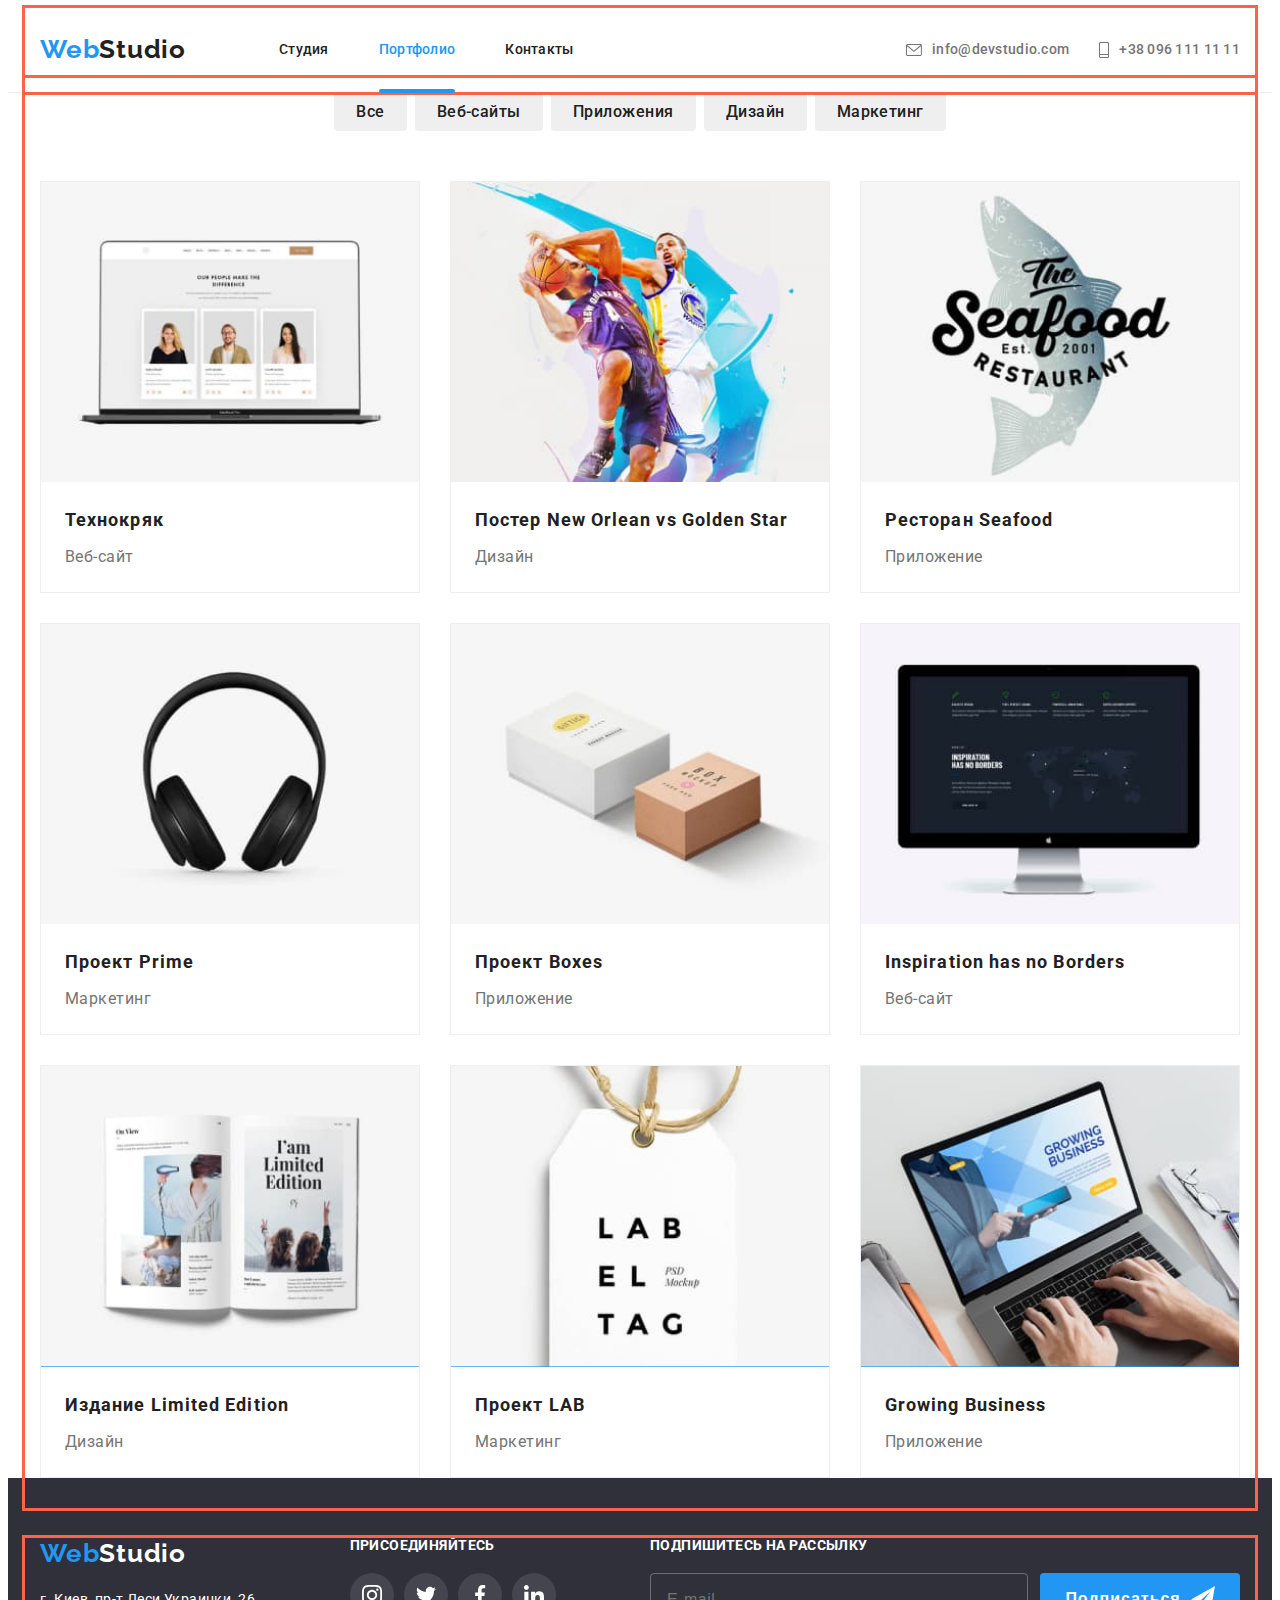
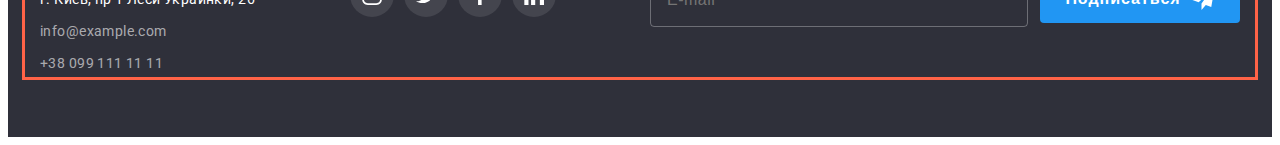
==== commit 26b25a5c: "start" ====
--- a/portfolio.html
+++ b/portfolio.html
@@ -17,7 +17,7 @@
 </head>
 
 <body>
-    <!-- <header class="header">
+    <header class="header">
         <div class="container">
             <div class="main">
                 <nav class="nav">
@@ -40,7 +40,7 @@
                 </ul>
             </div>
             </div>
-    </header> -->
+    </header>
 
     
     <main>
@@ -198,10 +198,12 @@
             
     </main>
 
-    <!-- <footer>
+    <footer>
         <div class="container footer-container">
             <div class="footer-contakt">
-         <a href="" lang="en" class="logo">Web<span class="footer-logo-accent">Studio</span></a>
+                <div class="footer-logo">
+                    <a href="" lang="en" class="logo">Web<span class="footer-logo-accent">Studio</span></a>
+                 </div>
         <address>
             <ul class="footer-list">
                 <li class="footer-list__item"><a href="https://goo.gl/maps/ytzTi8YxMLyK7yX88" 
@@ -255,7 +257,7 @@
         </form>
         </div>
     </footer>
-     -->
+    
     </body>
     
     </html>
--- a/css/main.css
+++ b/css/main.css
@@ -396,13 +396,30 @@
   color: var(--accent-color);
 }
 
+.footer-logo {
+  text-align: center;
+  margin-bottom: 20px;
+}
+
+@media screen and (min-width: 1200px) {
+  .footer-logo {
+    text-align: left;
+  }
+}
+
 .header {
   border-bottom: 1px solid #ececec;
 }
 
 .nav-list {
-  display: flex;
-  margin-left: 93px;
+  display: none;
+}
+
+@media screen and (min-width: 768px) {
+  .nav-list {
+    display: flex;
+    margin-left: 93px;
+  }
 }
 
 .nav {
@@ -412,6 +429,7 @@
 
 .main {
   display: flex;
+  justify-content: space-between;
 }
 
 .nav-list__link {
@@ -439,15 +457,33 @@
 }
 
 .header-adress {
-  margin-left: auto;
-  display: flex;
+  display: none;
+}
+
+@media screen and (min-width: 768px) {
+  .header-adress {
+    display: block;
+    padding-top: 21px;
+    padding-bottom: 21px;
+  }
+}
+
+@media screen and (min-width: 768px) and (min-width: 1200px) {
+  .header-adress {
+    margin-left: auto;
+    display: flex;
+    padding: 0;
+    align-items: center;
+  }
+}
+
+.header-adress__item:not(:last-child) {
+  margin-right: 30px;
 }
 
 .header-adress__link--email {
   display: flex;
   align-items: center;
-  padding-top: 32px;
-  padding-bottom: 32px;
   font-weight: 500;
   font-size: 14px;
   line-height: 1.14;
@@ -460,11 +496,20 @@
   color: var(--accent-color);
 }
 
-.header-adress__link--email {
-  display: flex;
-  padding-top: 32px;
-  padding-bottom: 32px;
-  margin-right: 30px;
+@media screen and (min-width: 768px) {
+  .header-adress__link--email {
+    margin-bottom: 10px;
+  }
+}
+
+@media screen and (min-width: 1200px) {
+  .header-adress__link--email {
+    margin-bottom: 0;
+  }
+}
+
+.header-adress__link--tel {
+  display: flex;
 }
 
 .header-adress__icon--email {
@@ -482,10 +527,6 @@
 }
 
 .header-adress__link--tel {
-  display: flex;
-  align-items: center;
-  padding-top: 32px;
-  padding-bottom: 32px;
   font-weight: 500;
   font-size: 14px;
   line-height: 1.14;
@@ -496,6 +537,121 @@
 
 .header-adress__link--tel:hover, .header-adress__link--tel:focus {
   color: var(--accent-color);
+}
+
+.menu-open-icon {
+  width: 40px;
+  height: 40px;
+}
+
+.menu-open-btn {
+  background: transparent;
+  border: none;
+}
+
+@media screen and (min-width: 768px) {
+  .menu-open-btn {
+    display: none;
+  }
+}
+
+.menu-close-icon {
+  width: 40px;
+  height: 40px;
+}
+
+.menu-close-btn {
+  background: transparent;
+  border: none;
+  position: absolute;
+  right: 15px;
+  top: 10px;
+}
+
+.menu__cont {
+  position: fixed;
+  background: #ffffff;
+  width: 100vw;
+  height: 100vh;
+  top: 0px;
+  left: 0px;
+  padding-top: 48px;
+  padding-bottom: 48px;
+  padding-left: 40px;
+  z-index: 1;
+}
+
+.menu-list {
+  margin-bottom: 302px;
+}
+
+.menu-list__link {
+  font-weight: 500;
+  font-size: 40px;
+  line-height: 1.17;
+  letter-spacing: 0.02em;
+  color: #212121;
+}
+
+.menu-list__item:not(:last-child) {
+  margin-bottom: 32px;
+}
+
+.menu-adress__item:not(:last-child) {
+  margin-bottom: 32px;
+}
+
+.menu-social-list {
+  display: flex;
+  margin-top: 64px;
+  justify-content: flex-start;
+}
+
+.menu-adress__link--tel {
+  font-weight: 500;
+  font-size: 34px;
+  line-height: calc(40 / 34);
+  letter-spacing: 0.02em;
+  color: #2196F3;
+}
+
+.menu-adress__link--email {
+  font-weight: 500;
+  font-size: 24px;
+  line-height: 28px;
+  letter-spacing: 0.02em;
+  color: #757575;
+}
+
+.menu-social-list__img {
+  font-weight: 500;
+  font-size: 18px;
+  line-height: calc(22 / 18);
+  letter-spacing: 0.02em;
+  color: #2196F3;
+}
+
+.menu-social-list__item:not(:last-child) {
+  border-right: 1px solid rgba(33, 33, 33, 0.2);
+}
+
+.menu-social-list__item {
+  padding-right: 10px;
+  padding-left: 10px;
+}
+
+.menu-social-list__item:first-child {
+  padding-left: 0px;
+}
+
+.menu-social-list__item:last-child {
+  padding-right: 0px;
+}
+
+.is-hidden {
+  opacity: 0;
+  pointer-events: none;
+  visibility: hidden;
 }
 
 /*-----------подчеркивание----------*/
@@ -1026,16 +1182,20 @@
   background-color: #2f303a;
 }
 
-.footer-contakt {
-  flex-grow: 1;
-}
-
 .footer-list__item:not(:last-child) {
-  margin-bottom: 9px;
+  margin-bottom: 8px;
 }
 
 .footer-list {
-  margin-top: 20px;
+  margin-bottom: 60px;
+  text-align: center;
+}
+
+@media screen and (min-width: 1200px) {
+  .footer-list {
+    text-align: left;
+    margin-bottom: 0px;
+  }
 }
 
 .footer-list__adress {
@@ -1087,11 +1247,18 @@
   letter-spacing: 0.03em;
   text-transform: uppercase;
   color: var(--btn-color);
+  text-align: center;
+}
+
+@media screen and (min-width: 1200px) {
+  .footer-title {
+    text-align: left;
+  }
 }
 
 .footer-social-list {
   display: flex;
-  justify-content: center;
+  margin-bottom: 60px;
 }
 
 .footer-social-list__link {
@@ -1120,18 +1287,37 @@
 .footer-container {
   display: flex;
   align-items: baseline;
-}
-
-.footer-social {
-  margin-left: 70px;
+  flex-direction: column;
+  align-items: center;
+}
+
+@media screen and (min-width: 768px) {
+  .footer-container {
+    display: flex;
+    flex-direction: row;
+    flex-wrap: wrap;
+    justify-content: space-around;
+    align-items: flex-start;
+  }
+}
+
+@media screen and (min-width: 1200px) {
+  .footer-container {
+    flex-wrap: nowrap;
+    justify-content: space-between;
+  }
 }
 
 .footer-sent {
-  margin-left: 93px;
-}
-
-.footer-sent-form {
-  display: flex;
+  display: block;
+  padding-left: auto;
+  padding-right: auto;
+}
+
+@media screen and (min-width: 1200px) {
+  .footer-sent-form {
+    display: flex;
+  }
 }
 
 .footer-sent__input {
@@ -1151,9 +1337,11 @@
 }
 
 .footer-sent__btn {
-  margin-left: 12px;
   width: 200px;
   height: 50px;
+  margin-left: auto;
+  margin-right: auto;
+  margin-top: 20px;
   font-weight: 700;
   font-size: 16px;
   line-height: 1.87;
@@ -1169,6 +1357,13 @@
   transition: box-shadow 250ms cubic-bezier(0.4, 0, 0.2, 1);
 }
 
+@media screen and (min-width: 1200px) {
+  .footer-sent__btn {
+    margin-top: 0px;
+    margin-left: 12px;
+  }
+}
+
 .footer-sent__btn:hover, .footer-sent__btn:focus {
   box-shadow: 0px 4px 4px rgba(0, 0, 0, 0.15);
 }
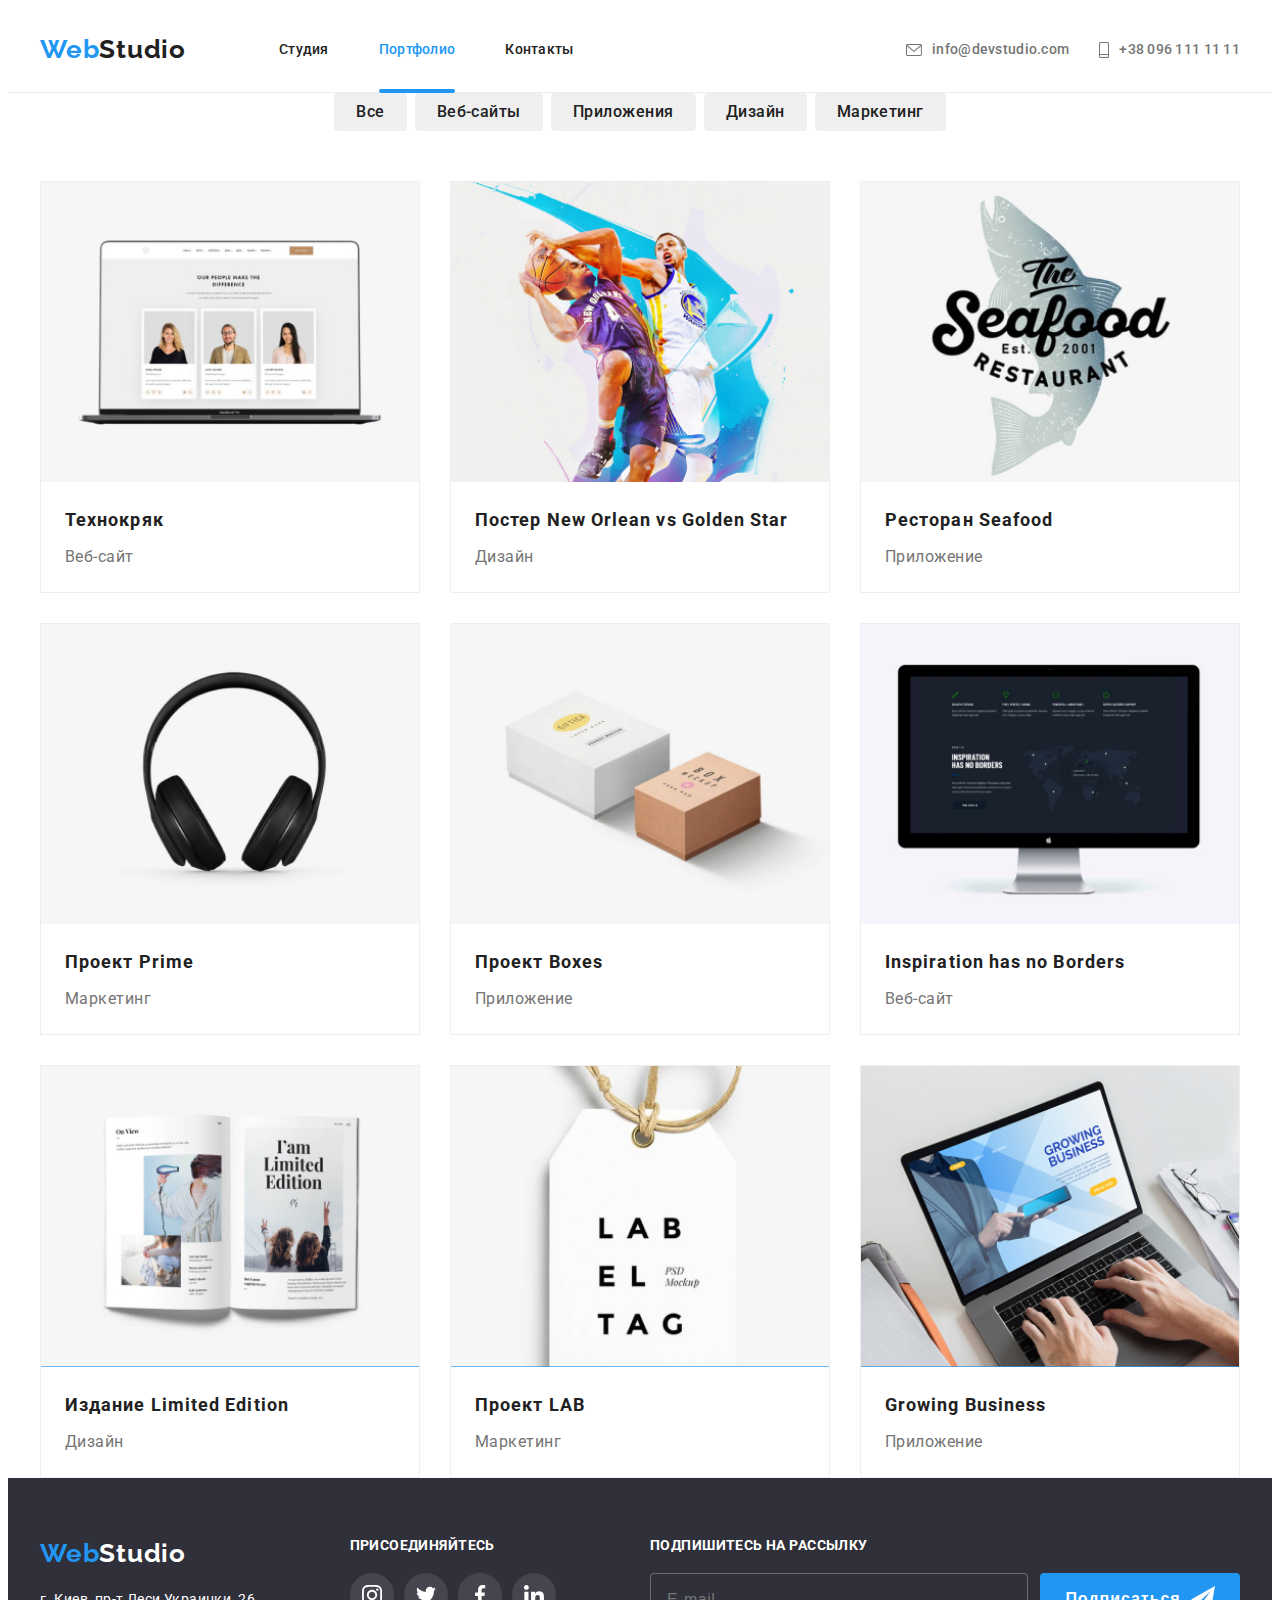
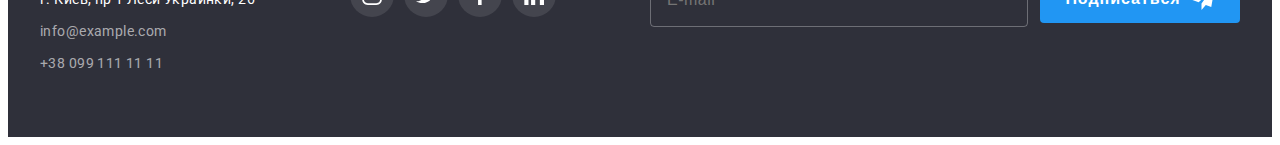
==== commit eee1218a: "push" ====
--- a/portfolio.html
+++ b/portfolio.html
@@ -13,34 +13,83 @@
             integrity="sha512-wpPYUAdjBVSE4KJnH1VR1HeZfpl1ub8YT/NKx4PuQ5NmX2tKuGu6U/JRp5y+Y8XG2tV+wKQpNHVUX03MfMFn9Q=="
             crossorigin="anonymous" referrerpolicy="no-referrer" />
 
-    <link rel="stylesheet" href="./css/main.css">
+    <link rel="stylesheet" href="./css/main.min.css">
 </head>
 
 <body>
-    <header class="header">
-        <div class="container">
-            <div class="main">
-                <nav class="nav">
-                    <a href="" lang="en" class="logo">Web<span class="header-logo-accent">Studio</span></a>
-                    <ul class="nav-list">
-                        <li class="nav-list__item"><a href="./index.html" class="nav-list__link">Студия</a></li>
-                        <li class="nav-list__item"><a href="" class="nav-list__link current">Портфолио</a></li>
-                        <li class="nav-list__item"><a href="" class="nav-list__link">Контакты</a></li>
+<header class="header">
+    <div class="container">
+        <div class="main">
+            <nav class="nav">
+                <a href="" lang="en" class="logo">Web<span class="header-logo-accent">Studio</span></a>
+                <ul class="nav-list">
+                    <li class="nav-list__item"><a href="./index.html" class="nav-list__link ">Студия</a></li>
+                    <li class="nav-list__item"><a href="./portfolio.html" class="nav-list__link current">Портфолио</a></li>
+                    <li class="nav-list__item"><a href="" class="nav-list__link">Контакты</a></li>
+                </ul>
+            </nav>
+            <ul class="header-adress">
+                <li class="header-adress__item"><a href="mailto:info@devstudio.com" class="header-adress__link--email">
+                        <svg class="header-adress__icon--email">
+                            <use href="./images/icons.svg#icon-envelope-1"></use>
+                        </svg>info@devstudio.com</a></li>
+                <li class="header-adress__item"><a href="tel:+380961111111" class="header-adress__link--tel">
+                        <svg class="header-adress__icon--tel">
+                            <use href="./images/icons.svg#icon-Vector"></use>
+                        </svg>+38 096 111 11 11</a></li>
+            </ul>
+
+
+            <button type="button" class="menu-open-btn" data-mobmenu-open>
+                <svg class="menu-open-icon">
+                    <use href="./images/icons.svg#icon-menu"></use>
+                </svg>
+            </button>
+            <div class="menu__cont is-hidden" data-mobmenu>
+                <div class="container">
+                    <button type="button" class="menu-close-btn" data-mobmenu-close>
+                        <svg class="menu-close-icon">
+                            <use href="./images/icons.svg#icon-Vector-2"></use>
+                        </svg>
+                    </button>
+
+                    <ul class="menu-list">
+                        <li class="menu-list__item"><a href="" class="menu-list__link">Студия</a></li>
+                        <li class="menu-list__item"><a href="./portfolio.html" class="menu-list__link">Портфолио</a>
+                        </li>
+                        <li class="menu-list__item"><a href="" class="menu-list__link">Контакты</a></li>
                     </ul>
-                </nav>
-                <ul class="header-adress">
-                    <li class="header-adress__item"><a href="mailto:info@devstudio.com" class="header-adress__link--email">
-                        <svg class="header-adress__icon--email">
-                        <use href="./images/icons.svg#icon-envelope-1"></use>
-                    </svg>info@devstudio.com</a></li>
-                    <li class="header-adress__item"><a href="tel:+380961111111" class="header-adress__link--tel">
-                      <svg class="header-adress__icon--tel">
-                        <use href="./images/icons.svg#icon-Vector"></use>
-                    </svg>+38 096 111 11 11</a></li>
-                </ul>
+                    <ul class="menu-adress">
+
+                        <li class="menu-adress__item">
+                            <a href="tel:+380961111111" class="menu-adress__link--tel">+38 096 111 11 11</a>
+                        </li>
+
+                        <li class="menu-adress__item">
+                            <a href="mailto:info@devstudio.com" class="menu-adress__link--email">info@devstudio.com</a>
+                        </li>
+                    </ul>
+
+                    <ul class="menu-social-list">
+                        <li class="menu-social-list__item">
+                            <a href="" class="menu-social-list__img">Instagram</a>
+                        </li>
+                        <li class="menu-social-list__item">
+                            <a href="" class="menu-social-list__img">Twitter</a>
+                        </li>
+                        <li class="menu-social-list__item">
+                            <a href="" class="menu-social-list__img">Facebook</a>
+                        </li>
+                        <li class="menu-social-list__item">
+                            <a href="" class="menu-social-list__img">LinkedIn</a>
+                        </li>
+                    </ul>
+                </div>
             </div>
-            </div>
-    </header>
+        </div>
+
+    </div>
+</header>
 
     
     <main>
@@ -60,7 +109,16 @@
                 <li class="gallery-list__item" tabindex="0">
                     <!-- <a href="" class="gallery-link"> -->
                         <div class="gallery-list__img">
-                            <img src="./images/portfolio1.jpg" alt="Технокряк">
+                            <picture>
+                                <source srcset="./images/g1.jpg 1x, 
+                                                          ./images/g1_2x.jpg 2x" media="(min-width: 1200px)" />
+                                <source srcset="./images/g1_tab.jpg 1x, 
+                                                                  ./images/g1_tab_2x.jpg 2x" media="(min-width: 768px)" />
+                            
+                                <source srcset="./images/g1_mob.jpg 1x, 
+                                                                  ./images/g1_mob_2x.jpg 2x" media="(min-width: 380px)" />
+                                <img src="/images/g1.jpg" alt="Технокряк">
+                            </picture>
                             <p class="gallery-list__top--text">Ресурс предлагает комплексные предложения с разным уровнем функционала и сервисов. Все это
                                 позволит посетителю получить
                                 исчерпывающие сведения  @@ -75,7 +133,16 @@
                 <li class="gallery-list__item" tabindex="0">
                     <!-- <a href="" class="gallery-link"> -->
                         <div class="gallery-list__img">
-                    <img src="./images/portfolio2.jpg" alt="Постер Нью Орлеан" width="370" height="294">
+                    <picture>
+                        <source srcset="./images/g2.jpg 1x, 
+                                                                      ./images/g2_2x.jpg 2x" media="(min-width: 1200px)" />
+                        <source srcset="./images/g2_tab.jpg 1x, 
+                                                                              ./images/g2_tab_2x.jpg 2x" media="(min-width: 768px)" />
+                    
+                        <source srcset="./images/g2_mob.jpg 1x, 
+                                                                              ./images/g2_mob_2x.jpg 2x" media="(min-width: 380px)" />
+                        <img src="/images/g2.jpg" alt="Постер New Orlean vs Golden Star">
+                    </picture>
                     <p class="gallery-list__top--text">Ресурс предлагает комплексные предложения с разным уровнем функционала и сервисов. Все это
                         позволит посетителю получить
                         исчерпывающие сведения  @@ -90,7 +157,18 @@
                 <li class="gallery-list__item" tabindex="0">
                     <!-- <a href="" class="gallery-link"> -->
                         <div class="gallery-list__img">
-                    <img src="./images/portfolio3.jpg" alt="Ресторан" width="370" height="294">
+                <picture>
+                    <source srcset="./images/g3.jpg 1x, 
+                                        ./images/g3_2x.jpg 2x" media="(min-width: 1200px)" />
+                    <source srcset="./images/g3_tab.jpg 1x, 
+                        ./images/g3_tab_2x.jpg 2x"
+                        media="(min-width: 768px)" />
+                
+                    <source srcset="./images/g3_mob.jpg 1x, 
+                       ./images/g3_mob_2x.jpg 2x"
+                        media="(min-width: 380px)" />
+                    <img src="/images/g3.jpg" alt="Ресторан Seafood">
+                </picture>
                     <p class="gallery-list__top--text">Ресурс предлагает комплексные предложения с разным уровнем функционала и сервисов. Все это
                         позволит посетителю получить
                         исчерпывающие сведения  @@ -105,7 +183,16 @@
                 <li class="gallery-list__item" tabindex="0">
                     <!-- <a href="" class="gallery-link"> -->
                         <div class="gallery-list__img">
-                    <img src="./images/portfolio4.jpg" alt="Проект прайм" width="370" height="294">
+                <picture>
+                    <source srcset="./images/g4.jpg 1x, 
+                                        ./images/g4_2x.jpg 2x" media="(min-width: 1200px)" />
+                    <source srcset="./images/g4_tab.jpg 1x, 
+                                       ./images/g4_tab_2x.jpg 2x" media="(min-width: 768px)" />
+                
+                    <source srcset="./images/g4_mob.jpg 1x, 
+                                    ./images/g4_mob_2x.jpg 2x" media="(min-width: 380px)" />
+                    <img src="/images/g4.jpg" alt="Проект Prime">
+                </picture>
                     <p class="gallery-list__top--text">Ресурс предлагает комплексные предложения с разным уровнем функционала и сервисов. Все это
                         позволит посетителю получить
                         исчерпывающие сведения  @@ -120,7 +207,16 @@
                 <li class="gallery-list__item" tabindex="0">
                     <!-- <a href="" class="gallery-link"> -->
                         <div class="gallery-list__img">
-                    <img src="./images/portfolio5.jpg" alt="Проект бокс" width="370" height="294">
+                    <picture>
+                        <source srcset="./images/g5.jpg 1x, 
+                                             ./images/g5_2x.jpg 2x" media="(min-width: 1200px)" />
+                        <source srcset="./images/g5_tab.jpg 1x, 
+                                         ./images/g5_tab_2x.jpg 2x" media="(min-width: 768px)" />
+                    
+                        <source srcset="./images/g5_mob.jpg 1x, 
+                                          ./images/g5_mob_2x.jpg 2x" media="(min-width: 380px)" />
+                        <img src="/images/g5.jpg" alt="Проект Boxes">
+                    </picture>
                     <p class="gallery-list__top--text">Ресурс предлагает комплексные предложения с разным уровнем функционала и сервисов. Все это
                         позволит посетителю получить
                         исчерпывающие сведения  @@ -135,7 +231,17 @@
                 <li class="gallery-list__item" tabindex="0">
                     <!-- <a href="" class="gallery-link"> -->
                         <div class="gallery-list__img">
-                    <img src="./images/portfolio6.jpg" alt="Вдохновение" width="370" height="294">
+                            <picture>
+                                <source srcset="./images/g6.jpg 1x, 
+                                                                        ./images/g6_2x.jpg 2x" media="(min-width: 1200px)" />
+                                <source srcset="./images/g6_tab.jpg 1x, 
+                                         ./images/g6_tab_2x.jpg 2x" media="(min-width: 768px)" />
+                            
+                                <source srcset="./images/g6_mob.jpg 1x, 
+                                          ./images/g6_mob_2x.jpg 2x" media="(min-width: 380px)" />
+                                <img src="/images/g6.jpg" alt="Inspiration has no Borders">
+                            </picture>
+                   
                     <p class="gallery-list__top--text">Ресурс предлагает комплексные предложения с разным уровнем функционала и сервисов. Все это
                         позволит посетителю получить
                         исчерпывающие сведения  @@ -150,7 +256,16 @@
                 <li class="gallery-list__item" tabindex="0">
                     <!-- <a href="" class="gallery-link"> -->
                         <div class="gallery-list__img">
-                    <img src="./images/portfolio7.jpg" alt="Лимитированое издание" width="370" height="294">
+                    <picture>
+                        <source srcset="./images/g7.jpg 1x, 
+                                             ./images/g7_2x.jpg 2x" media="(min-width: 1200px)" />
+                        <source srcset="./images/g7_tab.jpg 1x, 
+                                        ./images/g7_tab_2x.jpg 2x" media="(min-width: 768px)" />
+                    
+                        <source srcset="./images/g7_mob.jpg 1x, 
+                                                      ./images/g7_mob_2x.jpg 2x" media="(min-width: 380px)" />
+                        <img src="/images/g7.jpg" alt="Издание Limited Edition">
+                    </picture>
                     <p class="gallery-list__top--text">Ресурс предлагает комплексные предложения с разным уровнем функционала и сервисов. Все это
                         позволит посетителю получить
                         исчерпывающие сведения  @@ -165,7 +280,16 @@
                 <li class="gallery-list__item" tabindex="0">
                     <!-- <a href="" class="gallery-link"> -->
                         <div class="gallery-list__img">
-                    <img src="./images/portfolio8.jpg" alt="Проект лаб" width="370" height="294">
+                    <picture>
+                        <source srcset="./images/g8.jpg 1x, 
+                                                                                    ./images/g8_2x.jpg 2x" media="(min-width: 1200px)" />
+                        <source srcset="./images/g8_tab.jpg 1x, 
+                                                     ./images/g8_tab_2x.jpg 2x" media="(min-width: 768px)" />
+                    
+                        <source srcset="./images/g8_mob.jpg 1x, 
+                                                      ./images/g8_mob_2x.jpg 2x" media="(min-width: 380px)" />
+                        <img src="/images/g8.jpg" alt="Проект LAB">
+                    </picture>
                     <p class="gallery-list__top--text">Ресурс предлагает комплексные предложения с разным уровнем функционала и сервисов. Все это
                         позволит посетителю получить
                         исчерпывающие сведения  @@ -180,7 +304,16 @@
                 <li class="gallery-list__item" tabindex="0">
                     <!-- <a href="" class="gallery-link"> -->
                         <div class="gallery-list__img">
-                    <img src="./images/portfolio9.jpg" alt="Рост" width="370" height="294">
+                <picture>
+                    <source srcset="./images/g9.jpg 1x, 
+                                                                                ./images/g9_2x.jpg 2x" media="(min-width: 1200px)" />
+                    <source srcset="./images/g9_tab.jpg 1x, 
+                                                 ./images/g9_tab_2x.jpg 2x" media="(min-width: 768px)" />
+                
+                    <source srcset="./images/g9_mob.jpg 1x, 
+                                                  ./images/g9_mob_2x.jpg 2x" media="(min-width: 380px)" />
+                    <img src="/images/g9.jpg" alt="Growing Business">
+                </picture>
                     <p class="gallery-list__top--text">Ресурс предлагает комплексные предложения с разным уровнем функционала и сервисов. Все это
                         позволит посетителю получить
                         исчерпывающие сведения  @@ -257,7 +390,7 @@
         </form>
         </div>
     </footer>
-    
+    <script src="./js/mobmenu.js"></script>
     </body>
     
     </html>
--- a/css/main.min.css
+++ b/css/main.min.css
@@ -0,0 +1,2 @@
+.container{width:100%;padding-left:15px;padding-right:15px;margin-left:auto;margin-right:auto}@media screen and (min-width: 480px){.container{width:480px}}@media screen and (min-width: 768px){.container{width:768px}}@media screen and (min-width: 1200px){.container{width:1200px}}.section{padding-top:60px;padding-bottom:60px}@media screen and (min-width: 1200px){.section{padding-top:94px;padding-bottom:94px}}:root{--header-text-color: #212121;--btn-color: #ffffff;--accent-color: #2196f3;--title-color: #212121;--text-color: #757575}.visually-hidden{position:absolute;white-space:nowrap;width:1px;height:1px;overflow:hidden;border:0;padding:0;clip:rect(0 0 0 0);clip-path:inset(50%);margin:-1px}.header-logo,.header-link,.header-link-email,.header-link-tel,.footer-logo,.footer-link-adress,.footer-link-email,.footer-link-tel{text-decoration:none}p,h1,h2,h3,h4{margin:0}ul{list-style:none;margin:0;padding:0}img{display:block;width:100%;height:auto}a{text-decoration:none}body{font-family:"Roboto", sans-serif}button{cursor:pointer}.topic{margin-top:94px;margin-bottom:50px;color:var(--title-color)}.visually-hidden{position:absolute;white-space:nowrap;width:1px;height:1px;overflow:hidden;border:0;padding:0;clip:rect(0 0 0 0);clip-path:inset(50%);margin:-1px}.title{font-weight:700;font-size:28px;line-height:1.18;letter-spacing:.03em;text-align:center;margin-bottom:30px;color:var(--title-color)}@media screen and (min-width: 1200px){.title{font-weight:700;font-size:36px;line-height:1.16;letter-spacing:.03em;margin-bottom:50px}}.backdrop{position:fixed;top:0;left:0;width:100%;height:100%;background-color:rgba(0,0,0,0.2);opacity:1;transition:opacity 250ms cubic-bezier(0.4, 0, 0.2, 1)}.backdrop.is-hidden{opacity:0;pointer-events:none;visibility:hidden}.modal{width:100%;background-color:var(--btn-color);position:absolute;top:50%;left:50%;transform:translate(-50%, -50%);padding:40px}@media screen and (min-width: 480px){.modal{width:450px}}@media screen and (min-width: 1200px){.modal{width:528px}}.modal-btn{position:absolute;top:8px;right:8px;width:30px;height:30px;border-radius:50%;cursor:pointer;background:transparent;border:1px solid rgba(0,0,0,0.1)}.modal-btn-icon:hover{fill:var(--accent-color)}.modal-title{font-weight:700;font-size:20px;line-height:1.5;letter-spacing:.03em;text-align:center;color:var(--header-text-color);margin-bottom:12px}@media screen and (min-width: 1200px){.modal-title{font-weight:700;font-size:20px;line-height:1.15;letter-spacing:.03em}}.form-field+.form-field{margin-top:10px}.modal-input{width:100%;height:40px;border:1px solid rgba(33,33,33,0.2);border-radius:4px;outline:none;padding:12px 42px}.modal-input:hover,.modal-input:focus{border-color:var(--accent-color)}.modal-input-wrap{position:relative}.modal-icon{position:absolute;width:18px;height:18px;left:13px;top:50%;transform:translateY(-50%)}.modal-input:hover+.modal-icon{fill:var(--accent-color)}.modal-input:focus+.modal-icon{fill:var(--accent-color)}.modal-input-comment{display:block;resize:none;width:100%;height:120px;border:1px solid rgba(33,33,33,0.2);border-radius:4px;outline:none;padding:12px 16px}.modal-input-comment::placeholder{font-weight:400;font-size:14px;line-height:1.14;letter-spacing:.01em;color:rgba(117,117,117,0.5)}.modal-input-comment:hover,.modal-input-comment:focus{border-color:var(--accent-color)}.modal-label{font-style:400;font-weight:400;font-size:12px;line-height:1.16;letter-spacing:.01em;color:var(--text-color);margin-bottom:4px;display:flex}.modal-button{width:200px;height:50px;font-style:400;font-weight:700;font-size:16px;line-height:calc(30 / 16);display:block;letter-spacing:0.06em;color:var(--btn-color);background-color:var(--accent-color);text-align:center;margin-right:auto;margin-left:auto;border:1px solid var(--accent-color);border-radius:4px;cursor:pointer;margin-top:30px}.form-checkbox{margin-top:20px}.modal-label-policy{font-weight:400;font-size:12px;line-height:1.16;letter-spacing:.03em;color:var(--text-color);display:flex;align-items:center}@media screen and (min-width: 480px){.modal-label-policy{font-weight:400;font-size:12px;line-height:1.16;letter-spacing:.03em}}@media screen and (min-width: 1200px){.modal-label-policy{font-weight:400;font-size:14px;line-height:1.7;letter-spacing:.03em}}.modal-check-icon{width:16px;height:15px;fill:transparent;align-items:center;justify-content:center}.modal-check-link{color:var(--accent-color);margin-left:5px}.modal-label-policy span{width:16px;height:15px;border:2px solid var(--header-text-color);border-radius:2px;margin-right:7px}.modal-policy:checked+.modal-label-policy span{background-color:var(--accent-color);border:none}.modal-policy:checked+.modal-label-policy svg{fill:var(--btn-color)}.logo{font-family:"Raleway", sans-serif;font-weight:700;font-size:26px;line-height:1.19;letter-spacing:.03em;color:var(--accent-color)}.header-logo-accent{color:var(--header-text-color)}.header-logo-accent:hover,.header-logo-accent:focus{color:var(--accent-color)}.footer-logo-accent{color:white}.footer-logo-accent:hover,.footer-logo-accent:focus{color:var(--accent-color)}.footer-logo{text-align:center;margin-bottom:20px}@media screen and (min-width: 1200px){.footer-logo{text-align:left}}.header{border-bottom:1px solid #ececec}.nav-list{display:none}@media screen and (min-width: 768px){.nav-list{display:flex;margin-left:93px}}.nav{display:flex;align-items:center}.main{display:flex;justify-content:space-between}.nav-list__link{display:block;padding-top:32px;padding-bottom:32px;font-weight:500;font-size:14px;line-height:1.42;letter-spacing:.02em;color:var(--header-text-color);transition:color 250ms cubic-bezier(0.4, 0, 0.2, 1)}.nav-list__link:hover,.nav-list__link:focus{color:var(--accent-color)}.nav-list__item{position:relative}.nav-list__item:not(:last-child){margin-right:50px}.header-adress{display:none}@media screen and (min-width: 768px){.header-adress{display:block;padding-top:21px;padding-bottom:21px}}@media screen and (min-width: 768px) and (min-width: 1200px){.header-adress{margin-left:auto;display:flex;padding:0;align-items:center}}.header-adress__item:not(:last-child){margin-right:30px}.header-adress__link--email{display:flex;align-items:center;font-weight:500;font-size:14px;line-height:1.14;letter-spacing:.02em;color:var(--text-color);transition:color 250ms cubic-bezier(0.4, 0, 0.2, 1)}.header-adress__link--email:hover,.header-adress__link--email:focus{color:var(--accent-color)}@media screen and (min-width: 768px){.header-adress__link--email{margin-bottom:10px}}@media screen and (min-width: 1200px){.header-adress__link--email{margin-bottom:0}}.header-adress__link--tel{display:flex}.header-adress__icon--email{width:16px;height:12px;margin-right:10px;fill:currentColor}.header-adress__icon--tel{width:10px;height:16px;margin-right:10px;fill:currentColor}.header-adress__link--tel{font-weight:500;font-size:14px;line-height:1.14;letter-spacing:.02em;color:var(--text-color);transition:color 250ms cubic-bezier(0.4, 0, 0.2, 1)}.header-adress__link--tel:hover,.header-adress__link--tel:focus{color:var(--accent-color)}.menu-open-icon{width:40px;height:40px}.menu-open-btn{background:transparent;border:none}@media screen and (min-width: 768px){.menu-open-btn{display:none}}.menu-close-icon{width:40px;height:40px}.menu-close-btn{background:transparent;border:none;position:absolute;right:15px;top:10px}.menu__cont{position:fixed;background:#ffffff;width:100vw;height:100vh;top:0px;left:0px;padding-top:48px;padding-bottom:48px;padding-left:40px;z-index:1}.menu-list{margin-bottom:302px}.menu-list__link{font-weight:500;font-size:40px;line-height:1.17;letter-spacing:0.02em;color:#212121}.menu-list__item:not(:last-child){margin-bottom:32px}.menu-adress__item:not(:last-child){margin-bottom:32px}.menu-social-list{display:flex;margin-top:64px;justify-content:flex-start}.menu-adress__link--tel{font-weight:500;font-size:34px;line-height:calc(40 / 34);letter-spacing:0.02em;color:#2196F3}.menu-adress__link--email{font-weight:500;font-size:24px;line-height:28px;letter-spacing:0.02em;color:#757575}.menu-social-list__img{font-weight:500;font-size:18px;line-height:calc(22 / 18);letter-spacing:0.02em;color:#2196F3}.menu-social-list__item:not(:last-child){border-right:1px solid rgba(33,33,33,0.2)}.menu-social-list__item{padding-right:10px;padding-left:10px}.menu-social-list__item:first-child{padding-left:0px}.menu-social-list__item:last-child{padding-right:0px}.is-hidden{opacity:0;pointer-events:none;visibility:hidden}.current{color:var(--accent-color)}.current::after{display:inline-block;position:absolute;content:"";width:100%;height:4px;background-color:var(--accent-color);border-radius:2px;left:0;bottom:-1px}.hero{text-align:center;padding-top:118px;padding-bottom:118px;width:100%;margin-left:auto;margin-right:auto;background-repeat:no-repeat;background-position:center;background-size:cover;background-color:#2f303a;background-image:linear-gradient(rgba(47,48,58,0.4), rgba(47,48,58,0.4)),url("../images/bg_img_mob.jpg")}@media (min-device-pixel-ratio: 2), (min-resolution: 192dpi), (min-resolution: 2dppx){.hero{background-image:linear-gradient(rgba(47,48,58,0.4), rgba(47,48,58,0.4)),url(../images/bg_img__mob_2x.jpg)}}@media screen and (min-width: 768px){.hero{background-image:linear-gradient(rgba(47,48,58,0.4), rgba(47,48,58,0.4)),url(../images/bg_img_tab.jpg)}}@media screen and (min-width: 768px) and (min-device-pixel-ratio: 2), screen and (min-width: 768px) and (min-resolution: 192dpi), screen and (min-width: 768px) and (min-resolution: 2dppx){.hero{background-image:linear-gradient(rgba(47,48,58,0.4), rgba(47,48,58,0.4)),url(../images/bg_img_tab_2x.jpg)}}@media screen and (min-width: 1200px){.hero{padding-top:200px;padding-bottom:200px;background-image:linear-gradient(rgba(47,48,58,0.4), rgba(47,48,58,0.4)),url(../images/bg_img.jpg)}}@media screen and (min-width: 1200px) and (min-device-pixel-ratio: 2), screen and (min-width: 1200px) and (min-resolution: 192dpi), screen and (min-width: 1200px) and (min-resolution: 2dppx){.hero{background-image:linear-gradient(rgba(47,48,58,0.4), rgba(47,48,58,0.4)),url(../images/bg_img_2x.jpg)}}.hero__title{font-weight:900;font-size:26px;line-height:1.62;letter-spacing:.06em;margin-bottom:30px;text-transform:uppercase;text-align:center;color:var(--btn-color)}@media screen and (min-width: 1200px){.hero__title{font-weight:900;font-size:44px;line-height:1.36;letter-spacing:.06em}}.hero__btn{border-radius:4px;padding:10px 32px;border:1px solid transparent;font-family:inherit;font-weight:700;font-size:16px;line-height:1.87;letter-spacing:.06em;color:var(--btn-color)}.hero__btn{background-color:var(--accent-color)}.reasons-list{justify-content:space-between;margin-bottom:-30px}@media screen and (min-width: 768px){.reasons-list{display:flex;flex-wrap:wrap}}@media screen and (min-width: 1200px){.reasons-list{margin-bottom:94px}}.reasons-list__item{margin-bottom:30px;width:100%}@media screen and (min-width: 768px){.reasons-list__item{width:calc(100% / 2 - 30px)}}@media screen and (min-width: 1200px){.reasons-list__item{width:calc(100% / 4 - 30px)}}.reasons-list__icon--link{height:120px;background-color:#f5f4fa;display:flex;border-radius:4px;margin-bottom:30px;align-items:center;justify-content:center}.reasons-list__pre--titile{margin-bottom:10px;text-align:center;font-weight:700;font-size:14px;line-height:1.14;letter-spacing:.03em;text-transform:uppercase;color:var(--title-color)}@media screen and (min-width: 768px){.reasons-list__pre--titile{text-align:left}}@media screen and (min-width: 1200px){.reasons-list__pre--titile{text-align:left}}@media screen and (max-width: 1200px){.work{display:none}}.reasons-list__text{font-size:14px;line-height:1.71;letter-spacing:0.03em;color:var(--text-color)}.work-list__link{width:370px}.work-list{display:flex;flex-wrap:wrap;justify-content:space-between}.work-list__img{width:370px;height:294px;position:relative}.work-list__actions{position:absolute;display:flex;text-align:center;width:370px;height:70px;background-color:rgba(47,48,58,0.8);bottom:0;justify-content:center;align-items:center;font-weight:700;font-size:14px;line-height:1.14;letter-spacing:.03em;text-transform:uppercase;color:var(--btn-color)}.about{background-color:#f5f4fa}.about-list{margin-bottom:-30px}@media screen and (min-width: 768px){.about-list{margin-right:-30px;display:flex;flex-wrap:wrap}}.about-list__name{padding-top:30px;padding-bottom:30px}.about-list__item{width:100%;border-radius:4px;background:#ffffff;box-shadow:0px 1px 3px rgba(0,0,0,0.12),0px 1px 1px rgba(0,0,0,0.14),0px 2px 1px rgba(0,0,0,0.2);border-radius:0px 0px 4px 4px;margin-bottom:30px}@media screen and (min-width: 768px){.about-list__item{margin-right:30px;width:calc(100% / 2 - 30px)}}@media screen and (min-width: 1200px){.about-list__item{margin-right:30px;width:calc(100% / 4 - 30px)}}.about-list__link{width:100%;margin-left:auto;margin-right:auto}.about-title{margin-bottom:50px;font-weight:700;font-size:36px;line-height:1.16;letter-spacing:.03em;color:var(--title-color)}.about-list__pre--title{margin-bottom:10px;font-weight:500;font-size:16px;line-height:1.18;letter-spacing:.03em;text-align:center;color:var(--title-color)}.about-list__text{font-size:16px;line-height:1.18;letter-spacing:0.03em;text-align:center;color:var(--text-color);margin-bottom:16px}.about-social-list{display:flex;justify-content:center}.about-social-list__link{width:44px;height:44px;background-color:var(--btn-color);border-radius:50%;display:flex;align-items:center;justify-content:center;transition:background-color 250ms cubic-bezier(0.4, 0, 0.2, 1)}.about-social-list__link:hover,.about-social-list__link:focus{background-color:var(--accent-color)}.about-social-list__item:not(:last-child){margin-right:10px}.about-social-list__icon{fill:#afb1b8;transition:fill 250ms cubic-bezier(0.4, 0, 0.2, 1)}.about-social-list__link:hover .about-social-list__icon,.about-social-list__link:focus .about-social-list__icon{fill:var(--btn-color)}.partners-title{margin-bottom:50px;font-weight:700;font-size:36px;line-height:1.16;letter-spacing:.03em;text-align:center;color:var(--header-text-color)}.partners-list__link{display:flex;width:100%;height:92px;border:1px solid #afb1b8;box-sizing:border-box;border-radius:4px;align-items:center;justify-content:center;transition:border-color 250ms cubic-bezier(0.4, 0, 0.2, 1)}.partners-list__link:hover,.partners-list__link:focus{border-color:var(--accent-color)}.partners-list__icon{fill:#afb1b8;transition:fill 250ms cubic-bezier(0.4, 0, 0.2, 1)}.partners-list__link:hover .partners-list__icon,.partners-list__link:focus .partners-list__icon{fill:var(--accent-color)}.partners-list{display:flex;flex-wrap:wrap;justify-content:center;margin-bottom:-30px;margin-left:-30px}.partners-list__item{width:calc(100% / 2 - 30px);margin-bottom:30px;margin-left:30px}@media screen and (min-width: 768px){.partners-list__item{width:calc(100% / 3 - 30px)}}@media screen and (min-width: 1200px){.partners-list__item{width:170px;display:flex;flex-wrap:nowrap}}.filtr-list{display:flex;flex-wrap:wrap;margin-bottom:40px;margin-top:-15px}@media screen and (min-width: 768px){.filtr-list{justify-content:center;margin-bottom:30px}}@media screen and (min-width: 1200px){.filtr-list{justify-content:center;margin-bottom:50px}}.filtr-list__item{flex-wrap:wrap;margin-top:15px}.filtr-list__item:not(:last-child){margin-right:8px}.filtr-list__btm{font-family:inherit;font-weight:500;font-size:16px;line-height:1.62;letter-spacing:.03em;color:var(--header-text-color);cursor:pointer;border-radius:4px;border:none;padding-top:6px;padding-right:22px;padding-bottom:6px;padding-left:22px;transition:color 250ms cubic-bezier(0.4, 0, 0.2, 1),background-color 250ms cubic-bezier(0.4, 0, 0.2, 1),box-shadow 250ms cubic-bezier(0.4, 0, 0.2, 1)}.filtr-list__btm:hover,.filtr-list__btm:focus{background-color:var(--accent-color);color:var(--btn-color);box-shadow:0px 3px 1px rgba(0,0,0,0.1),0px 1px 2px rgba(0,0,0,0.08),0px 2px 2px rgba(0,0,0,0.12)}.gallery-list{display:flex;flex-wrap:wrap;margin-bottom:-30px}@media screen and (min-width: 768px){.gallery-list{margin-right:-30px}}.gallery-list__item{width:100%;margin-bottom:30px;background:#ffffff;border:1px solid #eeeeee;box-sizing:border-box;cursor:pointer}@media screen and (min-width: 768px){.gallery-list__item{width:calc( 100% / 2 - 30px);margin-right:30px}}@media screen and (min-width: 1200px){.gallery-list__item{width:calc( 100% / 3 - 30px)}2 .gallery-list__item:nth-child(n+7){margin-bottom:0px}.gallery-list__item:nth-child(3n){margin-right:0}}.gallery-list__item:hover,.gallery-list__item:focus{box-shadow:0px 1px 1px rgba(0,0,0,0.12),0px 4px 4px rgba(0,0,0,0.06),1px 4px 6px rgba(0,0,0,0.16)}.gallery-list__img{position:relative;overflow:hidden;width:100%}.gallery-list__top--text{display:flex;position:absolute;top:0;left:0;font-weight:500;font-size:18px;line-height:1.55;letter-spacing:.03em;text-align:center;color:var(--btn-color);background-color:var(--accent-color);height:100%;width:100%;align-items:center;transform:translateY(100%);transition:transform 250ms linear}.gallery-list__item:hover .gallery-list__top--text,.gallery-list__item:focus .gallery-list__top--text{transform:translateY(0%)}.gallery-link{display:block}.gallery-desk{padding-top:20px;padding-bottom:20px;padding-left:24px;padding-right:24px}.gallery-list__title{margin-bottom:4px;font-weight:700;font-size:18px;line-height:2;letter-spacing:.06em;color:var(--title-color)}.gallery-list__text{font-weight:400;font-size:16px;line-height:1.87;letter-spacing:.03em;color:var(--text-color)}footer{padding-top:60px;padding-bottom:60px;background-color:#2f303a}.footer-list__item:not(:last-child){margin-bottom:8px}.footer-list{margin-bottom:60px;text-align:center}@media screen and (min-width: 1200px){.footer-list{text-align:left;margin-bottom:0px}}.footer-list__adress{font-style:normal;font-size:14px;line-height:1.71;letter-spacing:0.03em;color:#ffffff;transition:color 250ms cubic-bezier(0.4, 0, 0.2, 1)}.footer-list__adress:hover,.footer-list__adress:focus{color:var(--accent-color)}.footer-list__email{font-style:normal;font-weight:400;font-size:14px;line-height:1.71;letter-spacing:.03em;color:rgba(255,255,255,0.6);transition:color 250ms cubic-bezier(0.4, 0, 0.2, 1)}.footer-list__email:hover,.footer-list__email:focus{color:var(--accent-color)}.footer-list__tel{font-style:normal;font-weight:400;font-size:14px;line-height:1.71;letter-spacing:.03em;color:rgba(255,255,255,0.6);transition:color 250ms cubic-bezier(0.4, 0, 0.2, 1)}.footer-list__tel:hover,.footer-list__tel:focus{color:var(--accent-color)}.footer-title{margin-bottom:20px;font-weight:700;font-size:14px;line-height:1.14;letter-spacing:.03em;text-transform:uppercase;color:var(--btn-color);text-align:center}@media screen and (min-width: 1200px){.footer-title{text-align:left}}.footer-social-list{display:flex;margin-bottom:60px}.footer-social-list__link{width:44px;height:44px;background-color:rgba(255,255,255,0.1);border-radius:50%;align-items:center;justify-content:center;display:flex;transition:background-color 250ms cubic-bezier(0.4, 0, 0.2, 1)}.footer-social-list__link:hover,.footer-social-list__link:focus{background-color:var(--accent-color)}.footer-social-list__item:not(:last-child){margin-right:10px}.footer-social-list__icon{fill:var(--btn-color)}.footer-container{display:flex;align-items:baseline;flex-direction:column;align-items:center}@media screen and (min-width: 768px){.footer-container{display:flex;flex-direction:row;flex-wrap:wrap;justify-content:space-around;align-items:flex-start}}@media screen and (min-width: 1200px){.footer-container{flex-wrap:nowrap;justify-content:space-between}}.footer-sent{display:block;padding-left:auto;padding-right:auto}@media screen and (min-width: 1200px){.footer-sent-form{display:flex}}.footer-sent__input{width:358px;height:50px;border:1px solid rgba(255,255,255,0.3);border-radius:4px;background-color:transparent;padding-left:16px;font-weight:400;font-size:16px;line-height:1.25;letter-spacing:.03em;display:flex;align-items:center;color:rgba(255,255,255,0.6)}.footer-sent__btn{width:200px;height:50px;margin-left:auto;margin-right:auto;margin-top:20px;font-weight:700;font-size:16px;line-height:1.87;letter-spacing:.06em;display:flex;align-items:center;justify-content:center;color:var(--btn-color);background-color:var(--accent-color);cursor:pointer;border-radius:4px;border-color:transparent;transition:box-shadow 250ms cubic-bezier(0.4, 0, 0.2, 1)}@media screen and (min-width: 1200px){.footer-sent__btn{margin-top:0px;margin-left:12px}}.footer-sent__btn:hover,.footer-sent__btn:focus{box-shadow:0px 4px 4px rgba(0,0,0,0.15)}.footer-sent__icon{width:24px;height:24px;fill:var(--btn-color);margin-left:10px}
+/*# sourceMappingURL=main.min.css.map */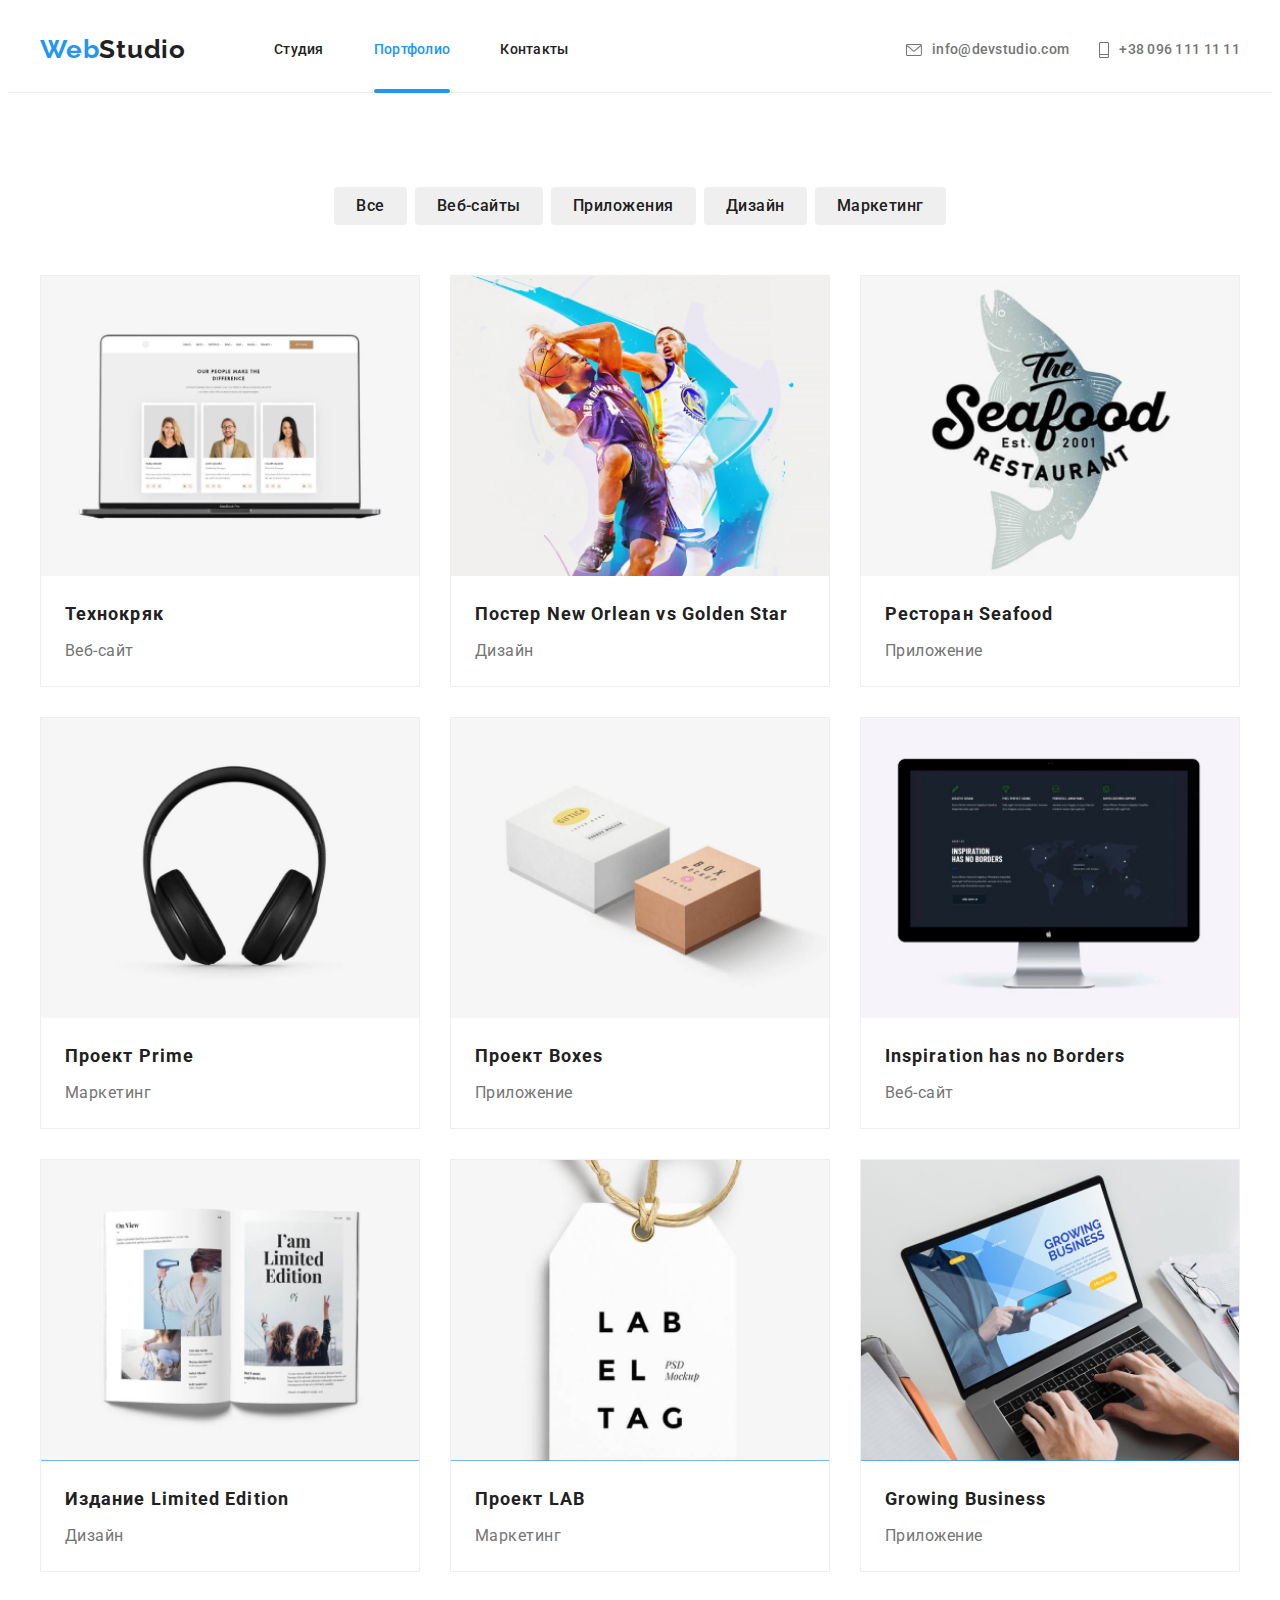
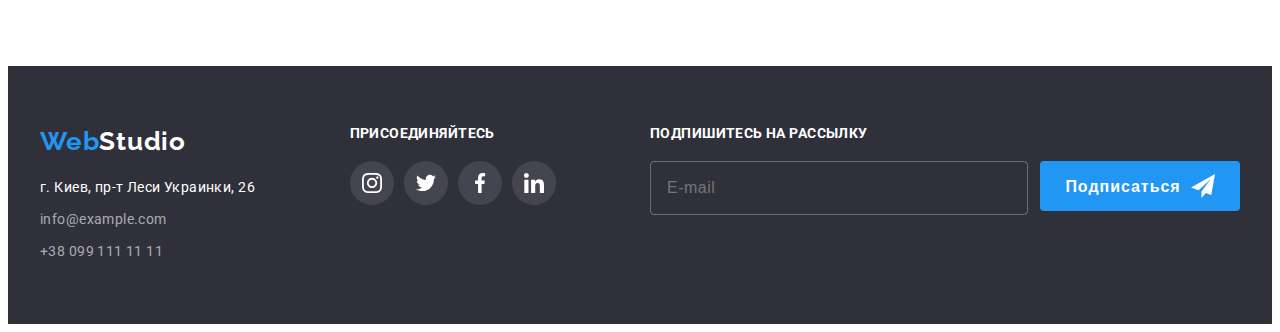
==== commit 2be28f6b: "push" ====
--- a/portfolio.html
+++ b/portfolio.html
@@ -53,12 +53,16 @@
                         </svg>
                     </button>
 
-                    <ul class="menu-list">
-                        <li class="menu-list__item"><a href="" class="menu-list__link">Студия</a></li>
-                        <li class="menu-list__item"><a href="./portfolio.html" class="menu-list__link">Портфолио</a>
-                        </li>
-                        <li class="menu-list__item"><a href="" class="menu-list__link">Контакты</a></li>
-                    </ul>
+                    <div>
+                        <ul class="menu-list">
+                            <li class="menu-list__item"><a href="./index.html" class="menu-list__link">Студия</a></li>
+                            <li class="menu-list__item"><a href="" class="menu-list__link">Портфолио</a>
+                            </li>
+                            <li class="menu-list__item"><a href="" class="menu-list__link">Контакты</a></li>
+                        </ul>
+                    </div>
+
+                  <div>
                     <ul class="menu-adress">
 
                         <li class="menu-adress__item">
@@ -69,21 +73,24 @@
                             <a href="mailto:info@devstudio.com" class="menu-adress__link--email">info@devstudio.com</a>
                         </li>
                     </ul>
-
-                    <ul class="menu-social-list">
-                        <li class="menu-social-list__item">
-                            <a href="" class="menu-social-list__img">Instagram</a>
-                        </li>
-                        <li class="menu-social-list__item">
-                            <a href="" class="menu-social-list__img">Twitter</a>
-                        </li>
-                        <li class="menu-social-list__item">
-                            <a href="" class="menu-social-list__img">Facebook</a>
-                        </li>
-                        <li class="menu-social-list__item">
-                            <a href="" class="menu-social-list__img">LinkedIn</a>
-                        </li>
-                    </ul>
+                  </div>
+
+                    <div>
+                        <ul class="menu-social-list">
+                            <li class="menu-social-list__item">
+                                <a href="" class="menu-social-list__img">Instagram</a>
+                            </li>
+                            <li class="menu-social-list__item">
+                                <a href="" class="menu-social-list__img">Twitter</a>
+                            </li>
+                            <li class="menu-social-list__item">
+                                <a href="" class="menu-social-list__img">Facebook</a>
+                            </li>
+                            <li class="menu-social-list__item">
+                                <a href="" class="menu-social-list__img">LinkedIn</a>
+                            </li>
+                        </ul>
+                    </div>
                 </div>
             </div>
         </div>
@@ -94,8 +101,8 @@
     
     <main>
         
-        <section class="portfolio">
-            <div class="container">
+        <section class="section">
+            <section class="container">
             <h1 class="visually-hidden">Фильтр</h1>
             <ul class="filtr-list">
                 <li class="filtr-list__item"><button type="button" class="filtr-list__btm">Все</button></li>
@@ -104,6 +111,7 @@
                 <li class="filtr-list__item"><button type="button" class="filtr-list__btm">Дизайн</button></li>
                 <li class="filtr-list__item"><button type="button" class="filtr-list__btm">Маркетинг</button></li>
             </ul>
+        
            
             <ul class="gallery-list">
                 <li class="gallery-list__item" tabindex="0">
@@ -116,7 +124,7 @@
                                                                   ./images/g1_tab_2x.jpg 2x" media="(min-width: 768px)" />
                             
                                 <source srcset="./images/g1_mob.jpg 1x, 
-                                                                  ./images/g1_mob_2x.jpg 2x" media="(min-width: 380px)" />
+                                                                  ./images/g1_mob_2x.jpg 2x" media="(max-width: 768px)" />
                                 <img src="/images/g1.jpg" alt="Технокряк">
                             </picture>
                             <p class="gallery-list__top--text">Ресурс предлагает комплексные предложения с разным уровнем функционала и сервисов. Все это
@@ -140,7 +148,7 @@
                                                                               ./images/g2_tab_2x.jpg 2x" media="(min-width: 768px)" />
                     
                         <source srcset="./images/g2_mob.jpg 1x, 
-                                                                              ./images/g2_mob_2x.jpg 2x" media="(min-width: 380px)" />
+                                                                              ./images/g2_mob_2x.jpg 2x" media="(max-width: 768px)" />
                         <img src="/images/g2.jpg" alt="Постер New Orlean vs Golden Star">
                     </picture>
                     <p class="gallery-list__top--text">Ресурс предлагает комплексные предложения с разным уровнем функционала и сервисов. Все это
@@ -166,7 +174,7 @@
                 
                     <source srcset="./images/g3_mob.jpg 1x, 
                        ./images/g3_mob_2x.jpg 2x"
-                        media="(min-width: 380px)" />
+                        media="(max-width: 768px)" />
                     <img src="/images/g3.jpg" alt="Ресторан Seafood">
                 </picture>
                     <p class="gallery-list__top--text">Ресурс предлагает комплексные предложения с разным уровнем функционала и сервисов. Все это
@@ -190,7 +198,7 @@
                                        ./images/g4_tab_2x.jpg 2x" media="(min-width: 768px)" />
                 
                     <source srcset="./images/g4_mob.jpg 1x, 
-                                    ./images/g4_mob_2x.jpg 2x" media="(min-width: 380px)" />
+                                    ./images/g4_mob_2x.jpg 2x" media="(max-width: 768px)" />
                     <img src="/images/g4.jpg" alt="Проект Prime">
                 </picture>
                     <p class="gallery-list__top--text">Ресурс предлагает комплексные предложения с разным уровнем функционала и сервисов. Все это
@@ -214,7 +222,7 @@
                                          ./images/g5_tab_2x.jpg 2x" media="(min-width: 768px)" />
                     
                         <source srcset="./images/g5_mob.jpg 1x, 
-                                          ./images/g5_mob_2x.jpg 2x" media="(min-width: 380px)" />
+                                          ./images/g5_mob_2x.jpg 2x" media="(max-width: 768px)" />
                         <img src="/images/g5.jpg" alt="Проект Boxes">
                     </picture>
                     <p class="gallery-list__top--text">Ресурс предлагает комплексные предложения с разным уровнем функционала и сервисов. Все это
@@ -238,7 +246,7 @@
                                          ./images/g6_tab_2x.jpg 2x" media="(min-width: 768px)" />
                             
                                 <source srcset="./images/g6_mob.jpg 1x, 
-                                          ./images/g6_mob_2x.jpg 2x" media="(min-width: 380px)" />
+                                          ./images/g6_mob_2x.jpg 2x" media="(max-width: 768px)" />
                                 <img src="/images/g6.jpg" alt="Inspiration has no Borders">
                             </picture>
                    
@@ -263,7 +271,7 @@
                                         ./images/g7_tab_2x.jpg 2x" media="(min-width: 768px)" />
                     
                         <source srcset="./images/g7_mob.jpg 1x, 
-                                                      ./images/g7_mob_2x.jpg 2x" media="(min-width: 380px)" />
+                                                      ./images/g7_mob_2x.jpg 2x" media="(max-width: 768px)" />
                         <img src="/images/g7.jpg" alt="Издание Limited Edition">
                     </picture>
                     <p class="gallery-list__top--text">Ресурс предлагает комплексные предложения с разным уровнем функционала и сервисов. Все это
@@ -287,7 +295,7 @@
                                                      ./images/g8_tab_2x.jpg 2x" media="(min-width: 768px)" />
                     
                         <source srcset="./images/g8_mob.jpg 1x, 
-                                                      ./images/g8_mob_2x.jpg 2x" media="(min-width: 380px)" />
+                                                      ./images/g8_mob_2x.jpg 2x" media="(max-width: 768px)" />
                         <img src="/images/g8.jpg" alt="Проект LAB">
                     </picture>
                     <p class="gallery-list__top--text">Ресурс предлагает комплексные предложения с разным уровнем функционала и сервисов. Все это
@@ -311,7 +319,7 @@
                                                  ./images/g9_tab_2x.jpg 2x" media="(min-width: 768px)" />
                 
                     <source srcset="./images/g9_mob.jpg 1x, 
-                                                  ./images/g9_mob_2x.jpg 2x" media="(min-width: 380px)" />
+                                                  ./images/g9_mob_2x.jpg 2x" media="(max-width: 768px)" />
                     <img src="/images/g9.jpg" alt="Growing Business">
                 </picture>
                     <p class="gallery-list__top--text">Ресурс предлагает комплексные предложения с разным уровнем функционала и сервисов. Все это
--- a/css/main.min.css
+++ b/css/main.min.css
@@ -1,2 +1,2 @@
-.container{width:100%;padding-left:15px;padding-right:15px;margin-left:auto;margin-right:auto}@media screen and (min-width: 480px){.container{width:480px}}@media screen and (min-width: 768px){.container{width:768px}}@media screen and (min-width: 1200px){.container{width:1200px}}.section{padding-top:60px;padding-bottom:60px}@media screen and (min-width: 1200px){.section{padding-top:94px;padding-bottom:94px}}:root{--header-text-color: #212121;--btn-color: #ffffff;--accent-color: #2196f3;--title-color: #212121;--text-color: #757575}.visually-hidden{position:absolute;white-space:nowrap;width:1px;height:1px;overflow:hidden;border:0;padding:0;clip:rect(0 0 0 0);clip-path:inset(50%);margin:-1px}.header-logo,.header-link,.header-link-email,.header-link-tel,.footer-logo,.footer-link-adress,.footer-link-email,.footer-link-tel{text-decoration:none}p,h1,h2,h3,h4{margin:0}ul{list-style:none;margin:0;padding:0}img{display:block;width:100%;height:auto}a{text-decoration:none}body{font-family:"Roboto", sans-serif}button{cursor:pointer}.topic{margin-top:94px;margin-bottom:50px;color:var(--title-color)}.visually-hidden{position:absolute;white-space:nowrap;width:1px;height:1px;overflow:hidden;border:0;padding:0;clip:rect(0 0 0 0);clip-path:inset(50%);margin:-1px}.title{font-weight:700;font-size:28px;line-height:1.18;letter-spacing:.03em;text-align:center;margin-bottom:30px;color:var(--title-color)}@media screen and (min-width: 1200px){.title{font-weight:700;font-size:36px;line-height:1.16;letter-spacing:.03em;margin-bottom:50px}}.backdrop{position:fixed;top:0;left:0;width:100%;height:100%;background-color:rgba(0,0,0,0.2);opacity:1;transition:opacity 250ms cubic-bezier(0.4, 0, 0.2, 1)}.backdrop.is-hidden{opacity:0;pointer-events:none;visibility:hidden}.modal{width:100%;background-color:var(--btn-color);position:absolute;top:50%;left:50%;transform:translate(-50%, -50%);padding:40px}@media screen and (min-width: 480px){.modal{width:450px}}@media screen and (min-width: 1200px){.modal{width:528px}}.modal-btn{position:absolute;top:8px;right:8px;width:30px;height:30px;border-radius:50%;cursor:pointer;background:transparent;border:1px solid rgba(0,0,0,0.1)}.modal-btn-icon:hover{fill:var(--accent-color)}.modal-title{font-weight:700;font-size:20px;line-height:1.5;letter-spacing:.03em;text-align:center;color:var(--header-text-color);margin-bottom:12px}@media screen and (min-width: 1200px){.modal-title{font-weight:700;font-size:20px;line-height:1.15;letter-spacing:.03em}}.form-field+.form-field{margin-top:10px}.modal-input{width:100%;height:40px;border:1px solid rgba(33,33,33,0.2);border-radius:4px;outline:none;padding:12px 42px}.modal-input:hover,.modal-input:focus{border-color:var(--accent-color)}.modal-input-wrap{position:relative}.modal-icon{position:absolute;width:18px;height:18px;left:13px;top:50%;transform:translateY(-50%)}.modal-input:hover+.modal-icon{fill:var(--accent-color)}.modal-input:focus+.modal-icon{fill:var(--accent-color)}.modal-input-comment{display:block;resize:none;width:100%;height:120px;border:1px solid rgba(33,33,33,0.2);border-radius:4px;outline:none;padding:12px 16px}.modal-input-comment::placeholder{font-weight:400;font-size:14px;line-height:1.14;letter-spacing:.01em;color:rgba(117,117,117,0.5)}.modal-input-comment:hover,.modal-input-comment:focus{border-color:var(--accent-color)}.modal-label{font-style:400;font-weight:400;font-size:12px;line-height:1.16;letter-spacing:.01em;color:var(--text-color);margin-bottom:4px;display:flex}.modal-button{width:200px;height:50px;font-style:400;font-weight:700;font-size:16px;line-height:calc(30 / 16);display:block;letter-spacing:0.06em;color:var(--btn-color);background-color:var(--accent-color);text-align:center;margin-right:auto;margin-left:auto;border:1px solid var(--accent-color);border-radius:4px;cursor:pointer;margin-top:30px}.form-checkbox{margin-top:20px}.modal-label-policy{font-weight:400;font-size:12px;line-height:1.16;letter-spacing:.03em;color:var(--text-color);display:flex;align-items:center}@media screen and (min-width: 480px){.modal-label-policy{font-weight:400;font-size:12px;line-height:1.16;letter-spacing:.03em}}@media screen and (min-width: 1200px){.modal-label-policy{font-weight:400;font-size:14px;line-height:1.7;letter-spacing:.03em}}.modal-check-icon{width:16px;height:15px;fill:transparent;align-items:center;justify-content:center}.modal-check-link{color:var(--accent-color);margin-left:5px}.modal-label-policy span{width:16px;height:15px;border:2px solid var(--header-text-color);border-radius:2px;margin-right:7px}.modal-policy:checked+.modal-label-policy span{background-color:var(--accent-color);border:none}.modal-policy:checked+.modal-label-policy svg{fill:var(--btn-color)}.logo{font-family:"Raleway", sans-serif;font-weight:700;font-size:26px;line-height:1.19;letter-spacing:.03em;color:var(--accent-color)}.header-logo-accent{color:var(--header-text-color)}.header-logo-accent:hover,.header-logo-accent:focus{color:var(--accent-color)}.footer-logo-accent{color:white}.footer-logo-accent:hover,.footer-logo-accent:focus{color:var(--accent-color)}.footer-logo{text-align:center;margin-bottom:20px}@media screen and (min-width: 1200px){.footer-logo{text-align:left}}.header{border-bottom:1px solid #ececec}.nav-list{display:none}@media screen and (min-width: 768px){.nav-list{display:flex;margin-left:93px}}.nav{display:flex;align-items:center}.main{display:flex;justify-content:space-between}.nav-list__link{display:block;padding-top:32px;padding-bottom:32px;font-weight:500;font-size:14px;line-height:1.42;letter-spacing:.02em;color:var(--header-text-color);transition:color 250ms cubic-bezier(0.4, 0, 0.2, 1)}.nav-list__link:hover,.nav-list__link:focus{color:var(--accent-color)}.nav-list__item{position:relative}.nav-list__item:not(:last-child){margin-right:50px}.header-adress{display:none}@media screen and (min-width: 768px){.header-adress{display:block;padding-top:21px;padding-bottom:21px}}@media screen and (min-width: 768px) and (min-width: 1200px){.header-adress{margin-left:auto;display:flex;padding:0;align-items:center}}.header-adress__item:not(:last-child){margin-right:30px}.header-adress__link--email{display:flex;align-items:center;font-weight:500;font-size:14px;line-height:1.14;letter-spacing:.02em;color:var(--text-color);transition:color 250ms cubic-bezier(0.4, 0, 0.2, 1)}.header-adress__link--email:hover,.header-adress__link--email:focus{color:var(--accent-color)}@media screen and (min-width: 768px){.header-adress__link--email{margin-bottom:10px}}@media screen and (min-width: 1200px){.header-adress__link--email{margin-bottom:0}}.header-adress__link--tel{display:flex}.header-adress__icon--email{width:16px;height:12px;margin-right:10px;fill:currentColor}.header-adress__icon--tel{width:10px;height:16px;margin-right:10px;fill:currentColor}.header-adress__link--tel{font-weight:500;font-size:14px;line-height:1.14;letter-spacing:.02em;color:var(--text-color);transition:color 250ms cubic-bezier(0.4, 0, 0.2, 1)}.header-adress__link--tel:hover,.header-adress__link--tel:focus{color:var(--accent-color)}.menu-open-icon{width:40px;height:40px}.menu-open-btn{background:transparent;border:none}@media screen and (min-width: 768px){.menu-open-btn{display:none}}.menu-close-icon{width:40px;height:40px}.menu-close-btn{background:transparent;border:none;position:absolute;right:15px;top:10px}.menu__cont{position:fixed;background:#ffffff;width:100vw;height:100vh;top:0px;left:0px;padding-top:48px;padding-bottom:48px;padding-left:40px;z-index:1}.menu-list{margin-bottom:302px}.menu-list__link{font-weight:500;font-size:40px;line-height:1.17;letter-spacing:0.02em;color:#212121}.menu-list__item:not(:last-child){margin-bottom:32px}.menu-adress__item:not(:last-child){margin-bottom:32px}.menu-social-list{display:flex;margin-top:64px;justify-content:flex-start}.menu-adress__link--tel{font-weight:500;font-size:34px;line-height:calc(40 / 34);letter-spacing:0.02em;color:#2196F3}.menu-adress__link--email{font-weight:500;font-size:24px;line-height:28px;letter-spacing:0.02em;color:#757575}.menu-social-list__img{font-weight:500;font-size:18px;line-height:calc(22 / 18);letter-spacing:0.02em;color:#2196F3}.menu-social-list__item:not(:last-child){border-right:1px solid rgba(33,33,33,0.2)}.menu-social-list__item{padding-right:10px;padding-left:10px}.menu-social-list__item:first-child{padding-left:0px}.menu-social-list__item:last-child{padding-right:0px}.is-hidden{opacity:0;pointer-events:none;visibility:hidden}.current{color:var(--accent-color)}.current::after{display:inline-block;position:absolute;content:"";width:100%;height:4px;background-color:var(--accent-color);border-radius:2px;left:0;bottom:-1px}.hero{text-align:center;padding-top:118px;padding-bottom:118px;width:100%;margin-left:auto;margin-right:auto;background-repeat:no-repeat;background-position:center;background-size:cover;background-color:#2f303a;background-image:linear-gradient(rgba(47,48,58,0.4), rgba(47,48,58,0.4)),url("../images/bg_img_mob.jpg")}@media (min-device-pixel-ratio: 2), (min-resolution: 192dpi), (min-resolution: 2dppx){.hero{background-image:linear-gradient(rgba(47,48,58,0.4), rgba(47,48,58,0.4)),url(../images/bg_img__mob_2x.jpg)}}@media screen and (min-width: 768px){.hero{background-image:linear-gradient(rgba(47,48,58,0.4), rgba(47,48,58,0.4)),url(../images/bg_img_tab.jpg)}}@media screen and (min-width: 768px) and (min-device-pixel-ratio: 2), screen and (min-width: 768px) and (min-resolution: 192dpi), screen and (min-width: 768px) and (min-resolution: 2dppx){.hero{background-image:linear-gradient(rgba(47,48,58,0.4), rgba(47,48,58,0.4)),url(../images/bg_img_tab_2x.jpg)}}@media screen and (min-width: 1200px){.hero{padding-top:200px;padding-bottom:200px;background-image:linear-gradient(rgba(47,48,58,0.4), rgba(47,48,58,0.4)),url(../images/bg_img.jpg)}}@media screen and (min-width: 1200px) and (min-device-pixel-ratio: 2), screen and (min-width: 1200px) and (min-resolution: 192dpi), screen and (min-width: 1200px) and (min-resolution: 2dppx){.hero{background-image:linear-gradient(rgba(47,48,58,0.4), rgba(47,48,58,0.4)),url(../images/bg_img_2x.jpg)}}.hero__title{font-weight:900;font-size:26px;line-height:1.62;letter-spacing:.06em;margin-bottom:30px;text-transform:uppercase;text-align:center;color:var(--btn-color)}@media screen and (min-width: 1200px){.hero__title{font-weight:900;font-size:44px;line-height:1.36;letter-spacing:.06em}}.hero__btn{border-radius:4px;padding:10px 32px;border:1px solid transparent;font-family:inherit;font-weight:700;font-size:16px;line-height:1.87;letter-spacing:.06em;color:var(--btn-color)}.hero__btn{background-color:var(--accent-color)}.reasons-list{justify-content:space-between;margin-bottom:-30px}@media screen and (min-width: 768px){.reasons-list{display:flex;flex-wrap:wrap}}@media screen and (min-width: 1200px){.reasons-list{margin-bottom:94px}}.reasons-list__item{margin-bottom:30px;width:100%}@media screen and (min-width: 768px){.reasons-list__item{width:calc(100% / 2 - 30px)}}@media screen and (min-width: 1200px){.reasons-list__item{width:calc(100% / 4 - 30px)}}.reasons-list__icon--link{height:120px;background-color:#f5f4fa;display:flex;border-radius:4px;margin-bottom:30px;align-items:center;justify-content:center}.reasons-list__pre--titile{margin-bottom:10px;text-align:center;font-weight:700;font-size:14px;line-height:1.14;letter-spacing:.03em;text-transform:uppercase;color:var(--title-color)}@media screen and (min-width: 768px){.reasons-list__pre--titile{text-align:left}}@media screen and (min-width: 1200px){.reasons-list__pre--titile{text-align:left}}@media screen and (max-width: 1200px){.work{display:none}}.reasons-list__text{font-size:14px;line-height:1.71;letter-spacing:0.03em;color:var(--text-color)}.work-list__link{width:370px}.work-list{display:flex;flex-wrap:wrap;justify-content:space-between}.work-list__img{width:370px;height:294px;position:relative}.work-list__actions{position:absolute;display:flex;text-align:center;width:370px;height:70px;background-color:rgba(47,48,58,0.8);bottom:0;justify-content:center;align-items:center;font-weight:700;font-size:14px;line-height:1.14;letter-spacing:.03em;text-transform:uppercase;color:var(--btn-color)}.about{background-color:#f5f4fa}.about-list{margin-bottom:-30px}@media screen and (min-width: 768px){.about-list{margin-right:-30px;display:flex;flex-wrap:wrap}}.about-list__name{padding-top:30px;padding-bottom:30px}.about-list__item{width:100%;border-radius:4px;background:#ffffff;box-shadow:0px 1px 3px rgba(0,0,0,0.12),0px 1px 1px rgba(0,0,0,0.14),0px 2px 1px rgba(0,0,0,0.2);border-radius:0px 0px 4px 4px;margin-bottom:30px}@media screen and (min-width: 768px){.about-list__item{margin-right:30px;width:calc(100% / 2 - 30px)}}@media screen and (min-width: 1200px){.about-list__item{margin-right:30px;width:calc(100% / 4 - 30px)}}.about-list__link{width:100%;margin-left:auto;margin-right:auto}.about-title{margin-bottom:50px;font-weight:700;font-size:36px;line-height:1.16;letter-spacing:.03em;color:var(--title-color)}.about-list__pre--title{margin-bottom:10px;font-weight:500;font-size:16px;line-height:1.18;letter-spacing:.03em;text-align:center;color:var(--title-color)}.about-list__text{font-size:16px;line-height:1.18;letter-spacing:0.03em;text-align:center;color:var(--text-color);margin-bottom:16px}.about-social-list{display:flex;justify-content:center}.about-social-list__link{width:44px;height:44px;background-color:var(--btn-color);border-radius:50%;display:flex;align-items:center;justify-content:center;transition:background-color 250ms cubic-bezier(0.4, 0, 0.2, 1)}.about-social-list__link:hover,.about-social-list__link:focus{background-color:var(--accent-color)}.about-social-list__item:not(:last-child){margin-right:10px}.about-social-list__icon{fill:#afb1b8;transition:fill 250ms cubic-bezier(0.4, 0, 0.2, 1)}.about-social-list__link:hover .about-social-list__icon,.about-social-list__link:focus .about-social-list__icon{fill:var(--btn-color)}.partners-title{margin-bottom:50px;font-weight:700;font-size:36px;line-height:1.16;letter-spacing:.03em;text-align:center;color:var(--header-text-color)}.partners-list__link{display:flex;width:100%;height:92px;border:1px solid #afb1b8;box-sizing:border-box;border-radius:4px;align-items:center;justify-content:center;transition:border-color 250ms cubic-bezier(0.4, 0, 0.2, 1)}.partners-list__link:hover,.partners-list__link:focus{border-color:var(--accent-color)}.partners-list__icon{fill:#afb1b8;transition:fill 250ms cubic-bezier(0.4, 0, 0.2, 1)}.partners-list__link:hover .partners-list__icon,.partners-list__link:focus .partners-list__icon{fill:var(--accent-color)}.partners-list{display:flex;flex-wrap:wrap;justify-content:center;margin-bottom:-30px;margin-left:-30px}.partners-list__item{width:calc(100% / 2 - 30px);margin-bottom:30px;margin-left:30px}@media screen and (min-width: 768px){.partners-list__item{width:calc(100% / 3 - 30px)}}@media screen and (min-width: 1200px){.partners-list__item{width:170px;display:flex;flex-wrap:nowrap}}.filtr-list{display:flex;flex-wrap:wrap;margin-bottom:40px;margin-top:-15px}@media screen and (min-width: 768px){.filtr-list{justify-content:center;margin-bottom:30px}}@media screen and (min-width: 1200px){.filtr-list{justify-content:center;margin-bottom:50px}}.filtr-list__item{flex-wrap:wrap;margin-top:15px}.filtr-list__item:not(:last-child){margin-right:8px}.filtr-list__btm{font-family:inherit;font-weight:500;font-size:16px;line-height:1.62;letter-spacing:.03em;color:var(--header-text-color);cursor:pointer;border-radius:4px;border:none;padding-top:6px;padding-right:22px;padding-bottom:6px;padding-left:22px;transition:color 250ms cubic-bezier(0.4, 0, 0.2, 1),background-color 250ms cubic-bezier(0.4, 0, 0.2, 1),box-shadow 250ms cubic-bezier(0.4, 0, 0.2, 1)}.filtr-list__btm:hover,.filtr-list__btm:focus{background-color:var(--accent-color);color:var(--btn-color);box-shadow:0px 3px 1px rgba(0,0,0,0.1),0px 1px 2px rgba(0,0,0,0.08),0px 2px 2px rgba(0,0,0,0.12)}.gallery-list{display:flex;flex-wrap:wrap;margin-bottom:-30px}@media screen and (min-width: 768px){.gallery-list{margin-right:-30px}}.gallery-list__item{width:100%;margin-bottom:30px;background:#ffffff;border:1px solid #eeeeee;box-sizing:border-box;cursor:pointer}@media screen and (min-width: 768px){.gallery-list__item{width:calc( 100% / 2 - 30px);margin-right:30px}}@media screen and (min-width: 1200px){.gallery-list__item{width:calc( 100% / 3 - 30px)}2 .gallery-list__item:nth-child(n+7){margin-bottom:0px}.gallery-list__item:nth-child(3n){margin-right:0}}.gallery-list__item:hover,.gallery-list__item:focus{box-shadow:0px 1px 1px rgba(0,0,0,0.12),0px 4px 4px rgba(0,0,0,0.06),1px 4px 6px rgba(0,0,0,0.16)}.gallery-list__img{position:relative;overflow:hidden;width:100%}.gallery-list__top--text{display:flex;position:absolute;top:0;left:0;font-weight:500;font-size:18px;line-height:1.55;letter-spacing:.03em;text-align:center;color:var(--btn-color);background-color:var(--accent-color);height:100%;width:100%;align-items:center;transform:translateY(100%);transition:transform 250ms linear}.gallery-list__item:hover .gallery-list__top--text,.gallery-list__item:focus .gallery-list__top--text{transform:translateY(0%)}.gallery-link{display:block}.gallery-desk{padding-top:20px;padding-bottom:20px;padding-left:24px;padding-right:24px}.gallery-list__title{margin-bottom:4px;font-weight:700;font-size:18px;line-height:2;letter-spacing:.06em;color:var(--title-color)}.gallery-list__text{font-weight:400;font-size:16px;line-height:1.87;letter-spacing:.03em;color:var(--text-color)}footer{padding-top:60px;padding-bottom:60px;background-color:#2f303a}.footer-list__item:not(:last-child){margin-bottom:8px}.footer-list{margin-bottom:60px;text-align:center}@media screen and (min-width: 1200px){.footer-list{text-align:left;margin-bottom:0px}}.footer-list__adress{font-style:normal;font-size:14px;line-height:1.71;letter-spacing:0.03em;color:#ffffff;transition:color 250ms cubic-bezier(0.4, 0, 0.2, 1)}.footer-list__adress:hover,.footer-list__adress:focus{color:var(--accent-color)}.footer-list__email{font-style:normal;font-weight:400;font-size:14px;line-height:1.71;letter-spacing:.03em;color:rgba(255,255,255,0.6);transition:color 250ms cubic-bezier(0.4, 0, 0.2, 1)}.footer-list__email:hover,.footer-list__email:focus{color:var(--accent-color)}.footer-list__tel{font-style:normal;font-weight:400;font-size:14px;line-height:1.71;letter-spacing:.03em;color:rgba(255,255,255,0.6);transition:color 250ms cubic-bezier(0.4, 0, 0.2, 1)}.footer-list__tel:hover,.footer-list__tel:focus{color:var(--accent-color)}.footer-title{margin-bottom:20px;font-weight:700;font-size:14px;line-height:1.14;letter-spacing:.03em;text-transform:uppercase;color:var(--btn-color);text-align:center}@media screen and (min-width: 1200px){.footer-title{text-align:left}}.footer-social-list{display:flex;margin-bottom:60px}.footer-social-list__link{width:44px;height:44px;background-color:rgba(255,255,255,0.1);border-radius:50%;align-items:center;justify-content:center;display:flex;transition:background-color 250ms cubic-bezier(0.4, 0, 0.2, 1)}.footer-social-list__link:hover,.footer-social-list__link:focus{background-color:var(--accent-color)}.footer-social-list__item:not(:last-child){margin-right:10px}.footer-social-list__icon{fill:var(--btn-color)}.footer-container{display:flex;align-items:baseline;flex-direction:column;align-items:center}@media screen and (min-width: 768px){.footer-container{display:flex;flex-direction:row;flex-wrap:wrap;justify-content:space-around;align-items:flex-start}}@media screen and (min-width: 1200px){.footer-container{flex-wrap:nowrap;justify-content:space-between}}.footer-sent{display:block;padding-left:auto;padding-right:auto}@media screen and (min-width: 1200px){.footer-sent-form{display:flex}}.footer-sent__input{width:358px;height:50px;border:1px solid rgba(255,255,255,0.3);border-radius:4px;background-color:transparent;padding-left:16px;font-weight:400;font-size:16px;line-height:1.25;letter-spacing:.03em;display:flex;align-items:center;color:rgba(255,255,255,0.6)}.footer-sent__btn{width:200px;height:50px;margin-left:auto;margin-right:auto;margin-top:20px;font-weight:700;font-size:16px;line-height:1.87;letter-spacing:.06em;display:flex;align-items:center;justify-content:center;color:var(--btn-color);background-color:var(--accent-color);cursor:pointer;border-radius:4px;border-color:transparent;transition:box-shadow 250ms cubic-bezier(0.4, 0, 0.2, 1)}@media screen and (min-width: 1200px){.footer-sent__btn{margin-top:0px;margin-left:12px}}.footer-sent__btn:hover,.footer-sent__btn:focus{box-shadow:0px 4px 4px rgba(0,0,0,0.15)}.footer-sent__icon{width:24px;height:24px;fill:var(--btn-color);margin-left:10px}
+.container{width:100%;padding-left:15px;padding-right:15px;margin-left:auto;margin-right:auto}@media screen and (min-width: 480px){.container{width:480px}}@media screen and (min-width: 768px){.container{width:768px}}@media screen and (min-width: 1200px){.container{width:1200px}}.section{padding-top:60px;padding-bottom:60px}@media screen and (min-width: 1200px){.section{padding-top:94px;padding-bottom:94px}}:root{--header-text-color: #212121;--btn-color: #ffffff;--accent-color: #2196f3;--title-color: #212121;--text-color: #757575}.visually-hidden{position:absolute;white-space:nowrap;width:1px;height:1px;overflow:hidden;border:0;padding:0;clip:rect(0 0 0 0);clip-path:inset(50%);margin:-1px}.header-logo,.header-link,.header-link-email,.header-link-tel,.footer-logo,.footer-link-adress,.footer-link-email,.footer-link-tel{text-decoration:none}p,h1,h2,h3,h4{margin:0}ul{list-style:none;margin:0;padding:0}img{display:block;width:100%;height:auto}a{text-decoration:none}body{font-family:"Roboto", sans-serif}button{cursor:pointer}.topic{margin-top:94px;margin-bottom:50px;color:var(--title-color)}.visually-hidden{position:absolute;white-space:nowrap;width:1px;height:1px;overflow:hidden;border:0;padding:0;clip:rect(0 0 0 0);clip-path:inset(50%);margin:-1px}.title{font-weight:700;font-size:28px;line-height:1.18;letter-spacing:.03em;text-align:center;margin-bottom:30px;color:var(--title-color)}@media screen and (min-width: 1200px){.title{font-weight:700;font-size:36px;line-height:1.16;letter-spacing:.03em;margin-bottom:50px}}.backdrop{position:fixed;top:0;left:0;width:100%;height:100%;background-color:rgba(0,0,0,0.2);opacity:1;transition:opacity 250ms cubic-bezier(0.4, 0, 0.2, 1)}.backdrop.is-hidden{opacity:0;pointer-events:none;visibility:hidden}.modal{width:100%;background-color:var(--btn-color);position:absolute;top:50%;left:50%;transform:translate(-50%, -50%);padding:15px}@media screen and (min-width: 480px){.modal{width:450px;padding:40px}}@media screen and (min-width: 1200px){.modal{width:528px}}.modal-btn{position:absolute;top:8px;right:8px;width:30px;height:30px;border-radius:50%;cursor:pointer;background:transparent;border:1px solid rgba(0,0,0,0.1)}.modal-btn-icon:hover{fill:var(--accent-color)}.modal-title{font-weight:700;font-size:20px;line-height:1.5;letter-spacing:.03em;text-align:center;color:var(--header-text-color);margin-bottom:12px}@media screen and (min-width: 1200px){.modal-title{font-weight:700;font-size:20px;line-height:1.15;letter-spacing:.03em}}.form-field+.form-field{margin-top:10px}.modal-input{width:100%;height:40px;border:1px solid rgba(33,33,33,0.2);border-radius:4px;outline:none;padding:12px 42px}.modal-input:hover,.modal-input:focus{border-color:var(--accent-color)}.modal-input-wrap{position:relative}.modal-icon{position:absolute;width:18px;height:18px;left:13px;top:50%;transform:translateY(-50%)}.modal-input:hover+.modal-icon{fill:var(--accent-color)}.modal-input:focus+.modal-icon{fill:var(--accent-color)}.modal-input-comment{display:block;resize:none;width:100%;height:120px;border:1px solid rgba(33,33,33,0.2);border-radius:4px;outline:none;padding:12px 16px}.modal-input-comment::placeholder{font-weight:400;font-size:14px;line-height:1.14;letter-spacing:.01em;color:rgba(117,117,117,0.5)}.modal-input-comment:hover,.modal-input-comment:focus{border-color:var(--accent-color)}.modal-label{font-style:400;font-weight:400;font-size:12px;line-height:1.16;letter-spacing:.01em;color:var(--text-color);margin-bottom:4px;display:flex}.modal-button{width:200px;height:50px;font-style:400;font-weight:700;font-size:16px;line-height:calc(30 / 16);display:block;letter-spacing:0.06em;color:var(--btn-color);background-color:var(--accent-color);text-align:center;margin-right:auto;margin-left:auto;border:1px solid var(--accent-color);border-radius:4px;cursor:pointer;margin-top:30px}.form-checkbox{margin-top:20px}.modal-label-policy{font-weight:400;font-size:12px;line-height:1.16;letter-spacing:.03em;color:var(--text-color);display:flex;align-items:center}@media screen and (min-width: 480px){.modal-label-policy{font-weight:400;font-size:12px;line-height:1.16;letter-spacing:.03em}}@media screen and (min-width: 1200px){.modal-label-policy{font-weight:400;font-size:14px;line-height:1.7;letter-spacing:.03em}}.modal-check-icon{width:16px;height:15px;fill:transparent;align-items:center;justify-content:center}.modal-check-link{color:var(--accent-color);margin-left:5px}.modal-label-policy span{width:16px;height:15px;border:2px solid var(--header-text-color);border-radius:2px;margin-right:7px}.modal-policy:checked+.modal-label-policy span{background-color:var(--accent-color);border:none}.modal-policy:checked+.modal-label-policy svg{fill:var(--btn-color)}.logo{font-family:"Raleway", sans-serif;font-weight:700;font-size:26px;line-height:1.19;letter-spacing:.03em;color:var(--accent-color)}.header-logo-accent{color:var(--header-text-color)}.header-logo-accent:hover,.header-logo-accent:focus{color:var(--accent-color)}.footer-logo-accent{color:white}.footer-logo-accent:hover,.footer-logo-accent:focus{color:var(--accent-color)}.footer-logo{text-align:center;margin-bottom:20px}@media screen and (min-width: 1200px){.footer-logo{text-align:left}}.header{border-bottom:1px solid #ececec}.nav-list{display:none}@media screen and (min-width: 768px){.nav-list{display:flex;margin-left:88px}}.nav{display:flex;align-items:center}.main{display:flex;justify-content:space-between;align-items:center}.nav-list__link{display:block;padding-top:32px;padding-bottom:32px;font-weight:500;font-size:14px;line-height:1.42;letter-spacing:.02em;color:var(--header-text-color);transition:color 250ms cubic-bezier(0.4, 0, 0.2, 1)}.nav-list__link:hover,.nav-list__link:focus{color:var(--accent-color)}.nav-list__item{position:relative}.nav-list__item:not(:last-child){margin-right:50px}.header-adress{display:none}@media screen and (min-width: 768px){.header-adress{display:block}}@media screen and (min-width: 768px) and (min-width: 1200px){.header-adress{margin-left:auto;display:flex;padding:0;align-items:center}}.header-adress__item:not(:last-child){margin-right:30px}.header-adress__link--email{display:flex;align-items:center;font-weight:500;font-size:14px;line-height:1.14;letter-spacing:.02em;color:var(--text-color);transition:color 250ms cubic-bezier(0.4, 0, 0.2, 1)}.header-adress__link--email:hover,.header-adress__link--email:focus{color:var(--accent-color)}@media screen and (min-width: 768px){.header-adress__link--email{margin-bottom:10px}}@media screen and (min-width: 1200px){.header-adress__link--email{margin-bottom:0}}.header-adress__link--tel{display:flex}.header-adress__icon--email{width:16px;height:12px;margin-right:10px;fill:currentColor}.header-adress__icon--tel{width:10px;height:16px;margin-right:10px;fill:currentColor}.header-adress__link--tel{font-weight:500;font-size:14px;line-height:1.14;letter-spacing:.02em;color:var(--text-color);transition:color 250ms cubic-bezier(0.4, 0, 0.2, 1)}.header-adress__link--tel:hover,.header-adress__link--tel:focus{color:var(--accent-color)}.menu-open-icon{width:40px;height:40px}.menu-open-btn{background:transparent;border:none}@media screen and (min-width: 768px){.menu-open-btn{display:none}}.menu-close-icon{width:40px;height:40px}.menu-close-btn{background:transparent;border:none;position:absolute;right:15px;top:10px}.menu__cont{position:fixed;background:#ffffff;width:100vw;height:100vh;top:0px;left:0px;padding-top:48px;padding-bottom:48px;padding-left:40px;z-index:1}.menu__cont .container{display:flex;flex-direction:column;justify-content:space-between;height:100%}.menu-list__link{font-weight:500;font-size:40px;line-height:1.17;letter-spacing:0.02em;color:#212121}.menu-list__item:not(:last-child){margin-bottom:32px}.menu-adress__item:not(:last-child){margin-bottom:32px}.menu-social-list{display:flex;justify-content:flex-start}.menu-adress__link--tel{font-weight:500;font-size:34px;line-height:calc(40 / 34);letter-spacing:0.02em;color:#2196F3}.menu-adress__link--email{font-weight:500;font-size:24px;line-height:28px;letter-spacing:0.02em;color:#757575}.menu-social-list__img{font-weight:500;font-size:18px;line-height:calc(22 / 18);letter-spacing:0.02em;color:#2196F3}.menu-social-list__item:not(:last-child){border-right:1px solid rgba(33,33,33,0.2)}.menu-social-list__item{padding-right:10px;padding-left:10px}.menu-social-list__item:first-child{padding-left:0px}.menu-social-list__item:last-child{padding-right:0px}.is-hidden{opacity:0;pointer-events:none;visibility:hidden}.current{color:var(--accent-color)}.current::after{display:inline-block;position:absolute;content:"";width:100%;height:4px;background-color:var(--accent-color);border-radius:2px;left:0;bottom:-1px}.hero{text-align:center;padding-top:118px;padding-bottom:118px;width:100%;margin-left:auto;margin-right:auto;background-repeat:no-repeat;background-size:cover;background-color:#2f303a;background-image:linear-gradient(rgba(47,48,58,0.4), rgba(47,48,58,0.4)),url("../images/bg_img_mob.jpg")}@media (min-device-pixel-ratio: 2), (min-resolution: 192dpi), (min-resolution: 2dppx){.hero{background-image:linear-gradient(rgba(47,48,58,0.4), rgba(47,48,58,0.4)),url(../images/bg_img__mob_2x.jpg)}}@media screen and (min-width: 768px){.hero{background-image:linear-gradient(rgba(47,48,58,0.4), rgba(47,48,58,0.4)),url(../images/bg_img_tab.jpg)}}@media screen and (min-width: 768px) and (min-device-pixel-ratio: 2), screen and (min-width: 768px) and (min-resolution: 192dpi), screen and (min-width: 768px) and (min-resolution: 2dppx){.hero{background-image:linear-gradient(rgba(47,48,58,0.4), rgba(47,48,58,0.4)),url(../images/bg_img_tab_2x.jpg)}}@media screen and (min-width: 1200px){.hero{padding-top:200px;padding-bottom:200px;background-image:linear-gradient(rgba(47,48,58,0.4), rgba(47,48,58,0.4)),url(../images/bg_img.jpg)}}@media screen and (min-width: 1200px) and (min-device-pixel-ratio: 2), screen and (min-width: 1200px) and (min-resolution: 192dpi), screen and (min-width: 1200px) and (min-resolution: 2dppx){.hero{background-image:linear-gradient(rgba(47,48,58,0.4), rgba(47,48,58,0.4)),url(../images/bg_img_2x.jpg)}}.hero__title{font-weight:900;font-size:26px;line-height:1.62;letter-spacing:.06em;margin-bottom:30px;text-transform:uppercase;text-align:center;color:var(--btn-color)}@media screen and (min-width: 1200px){.hero__title{font-weight:900;font-size:44px;line-height:1.36;letter-spacing:.06em}}.hero__btn{border-radius:4px;padding:10px 32px;border:1px solid transparent;font-family:inherit;font-weight:700;font-size:16px;line-height:1.87;letter-spacing:.06em;color:var(--btn-color)}.hero__btn{background-color:var(--accent-color)}.reasons-list{justify-content:space-between;margin-bottom:-30px}@media screen and (min-width: 768px){.reasons-list{display:flex;flex-wrap:wrap;margin-left:-30px}}.reasons-list__item{margin-bottom:30px;width:100%}@media screen and (min-width: 768px){.reasons-list__item{width:calc(100% / 2 - 30px);margin-left:30px}}@media screen and (min-width: 1200px){.reasons-list__item{width:calc(100% / 4 - 30px)}}.reasons-list__icon--link{height:120px;background-color:#f5f4fa;display:flex;border-radius:4px;margin-bottom:30px;align-items:center;justify-content:center}.reasons-list__pre--titile{margin-bottom:10px;text-align:center;font-weight:700;font-size:14px;line-height:1.14;letter-spacing:.03em;text-transform:uppercase;color:var(--title-color)}@media screen and (min-width: 768px){.reasons-list__pre--titile{text-align:left}}@media screen and (min-width: 1200px){.reasons-list__pre--titile{text-align:left}}@media screen and (max-width: 1200px){.work{display:none}}@media screen and (min-width: 1200px){.work{margin-bottom:94px}}.reasons-list__text{font-size:14px;line-height:1.71;letter-spacing:0.03em;color:var(--text-color)}.work-list__link{width:370px}.work-list{display:flex;flex-wrap:wrap;justify-content:space-between}.work-list__img{width:370px;height:294px;position:relative}.work-list__actions{position:absolute;display:flex;text-align:center;width:370px;height:70px;background-color:rgba(47,48,58,0.8);bottom:0;justify-content:center;align-items:center;font-weight:700;font-size:14px;line-height:1.14;letter-spacing:.03em;text-transform:uppercase;color:var(--btn-color)}.about{background-color:#f5f4fa}.about-list{margin-bottom:-30px}@media screen and (min-width: 768px){.about-list{margin-right:-30px;display:flex;flex-wrap:wrap}}.about-list__name{padding-top:30px;padding-bottom:30px}.about-list__item{width:100%;border-radius:4px;background:#ffffff;box-shadow:0px 1px 3px rgba(0,0,0,0.12),0px 1px 1px rgba(0,0,0,0.14),0px 2px 1px rgba(0,0,0,0.2);border-radius:0px 0px 4px 4px;margin-bottom:30px}@media screen and (min-width: 768px){.about-list__item{margin-right:30px;width:calc(100% / 2 - 30px)}}@media screen and (min-width: 1200px){.about-list__item{margin-right:30px;width:calc(100% / 4 - 30px)}}.about-list__link{width:100%;margin-left:auto;margin-right:auto}.about-title{margin-bottom:50px;font-weight:700;font-size:36px;line-height:1.16;letter-spacing:.03em;color:var(--title-color)}.about-list__pre--title{margin-bottom:10px;font-weight:500;font-size:16px;line-height:1.18;letter-spacing:.03em;text-align:center;color:var(--title-color)}.about-list__text{font-size:16px;line-height:1.18;letter-spacing:0.03em;text-align:center;color:var(--text-color);margin-bottom:16px}.about-social-list{display:flex;justify-content:center}.about-social-list__link{width:44px;height:44px;background-color:var(--btn-color);border-radius:50%;display:flex;align-items:center;justify-content:center;transition:background-color 250ms cubic-bezier(0.4, 0, 0.2, 1)}.about-social-list__link:hover,.about-social-list__link:focus{background-color:var(--accent-color)}.about-social-list__item:not(:last-child){margin-right:10px}.about-social-list__icon{fill:#afb1b8;transition:fill 250ms cubic-bezier(0.4, 0, 0.2, 1)}.about-social-list__link:hover .about-social-list__icon,.about-social-list__link:focus .about-social-list__icon{fill:var(--btn-color)}.partners-title{margin-bottom:50px;font-weight:700;font-size:36px;line-height:1.16;letter-spacing:.03em;text-align:center;color:var(--header-text-color)}.partners-list__link{display:flex;width:100%;height:92px;border:1px solid #afb1b8;box-sizing:border-box;border-radius:4px;align-items:center;justify-content:center;transition:border-color 250ms cubic-bezier(0.4, 0, 0.2, 1)}.partners-list__link:hover,.partners-list__link:focus{border-color:var(--accent-color)}.partners-list__icon{fill:#afb1b8;transition:fill 250ms cubic-bezier(0.4, 0, 0.2, 1)}.partners-list__link:hover .partners-list__icon,.partners-list__link:focus .partners-list__icon{fill:var(--accent-color)}.partners-list{display:flex;flex-wrap:wrap;justify-content:center;margin-bottom:-30px;margin-left:-30px}.partners-list__item{width:calc(100% / 2 - 30px);margin-bottom:30px;margin-left:30px}@media screen and (min-width: 768px){.partners-list__item{width:calc(100% / 3 - 30px)}}@media screen and (min-width: 1200px){.partners-list__item{width:170px;display:flex;flex-wrap:nowrap}}.filtr-list{display:flex;flex-wrap:wrap;margin-bottom:40px;margin-top:-15px}@media screen and (min-width: 768px){.filtr-list{justify-content:center;margin-bottom:30px}}@media screen and (min-width: 1200px){.filtr-list{margin-bottom:50px;justify-content:center}}.filtr-list__item{flex-wrap:wrap;margin-top:15px}.filtr-list__item:not(:last-child){margin-right:8px}.filtr-list__btm{font-family:inherit;font-weight:500;font-size:16px;line-height:1.62;letter-spacing:.03em;color:var(--header-text-color);cursor:pointer;border-radius:4px;border:none;padding-top:6px;padding-right:22px;padding-bottom:6px;padding-left:22px;transition:color 250ms cubic-bezier(0.4, 0, 0.2, 1),background-color 250ms cubic-bezier(0.4, 0, 0.2, 1),box-shadow 250ms cubic-bezier(0.4, 0, 0.2, 1)}.filtr-list__btm:hover,.filtr-list__btm:focus{background-color:var(--accent-color);color:var(--btn-color);box-shadow:0px 3px 1px rgba(0,0,0,0.1),0px 1px 2px rgba(0,0,0,0.08),0px 2px 2px rgba(0,0,0,0.12)}.gallery-list{display:flex;flex-wrap:wrap;margin-bottom:-30px}@media screen and (min-width: 768px){.gallery-list{margin-right:-30px}}.gallery-list__item{width:100%;margin-bottom:30px;background:#ffffff;border:1px solid #eeeeee;box-sizing:border-box;cursor:pointer}@media screen and (min-width: 768px){.gallery-list__item{width:calc( 100% / 2 - 30px);margin-right:30px}}@media screen and (min-width: 1200px){.gallery-list__item{width:calc( 100% / 3 - 30px)}}.gallery-list__item:hover,.gallery-list__item:focus{box-shadow:0px 1px 1px rgba(0,0,0,0.12),0px 4px 4px rgba(0,0,0,0.06),1px 4px 6px rgba(0,0,0,0.16)}.gallery-list__img{position:relative;overflow:hidden;width:100%}.gallery-list__top--text{display:flex;position:absolute;top:0;left:0;font-weight:500;font-size:18px;line-height:1.55;letter-spacing:.03em;text-align:center;color:var(--btn-color);background-color:var(--accent-color);height:100%;width:100%;align-items:center;transform:translateY(100%);transition:transform 250ms linear}.gallery-list__item:hover .gallery-list__top--text,.gallery-list__item:focus .gallery-list__top--text{transform:translateY(0%)}.gallery-link{display:block}.gallery-desk{padding-top:20px;padding-bottom:20px;padding-left:24px;padding-right:24px}.gallery-list__title{margin-bottom:4px;font-weight:700;font-size:18px;line-height:2;letter-spacing:.06em;color:var(--title-color)}.gallery-list__text{font-weight:400;font-size:16px;line-height:1.87;letter-spacing:.03em;color:var(--text-color)}footer{padding-top:60px;padding-bottom:60px;background-color:#2f303a}.footer-contakt{margin-bottom:60px}@media screen and (min-width: 768px){.footer-contakt{margin-bottom:0}}.footer-list__item:not(:last-child){margin-bottom:8px}.footer-list{text-align:center}@media screen and (min-width: 1200px){.footer-list{text-align:left;margin-bottom:0px}}.footer-list__adress{font-style:normal;font-size:14px;line-height:1.71;letter-spacing:0.03em;color:#ffffff;transition:color 250ms cubic-bezier(0.4, 0, 0.2, 1)}.footer-list__adress:hover,.footer-list__adress:focus{color:var(--accent-color)}.footer-list__email{font-style:normal;font-weight:400;font-size:14px;line-height:1.71;letter-spacing:.03em;color:rgba(255,255,255,0.6);transition:color 250ms cubic-bezier(0.4, 0, 0.2, 1)}.footer-list__email:hover,.footer-list__email:focus{color:var(--accent-color)}.footer-list__tel{font-style:normal;font-weight:400;font-size:14px;line-height:1.71;letter-spacing:.03em;color:rgba(255,255,255,0.6);transition:color 250ms cubic-bezier(0.4, 0, 0.2, 1)}.footer-list__tel:hover,.footer-list__tel:focus{color:var(--accent-color)}.footer-title{margin-bottom:20px;font-weight:700;font-size:14px;line-height:1.14;letter-spacing:.03em;text-transform:uppercase;color:var(--btn-color);text-align:center}@media screen and (min-width: 1200px){.footer-title{text-align:left}}.footer-social-list{display:flex}.footer-social-list__link{width:44px;height:44px;background-color:rgba(255,255,255,0.1);border-radius:50%;align-items:center;justify-content:center;display:flex;transition:background-color 250ms cubic-bezier(0.4, 0, 0.2, 1)}.footer-social-list__link:hover,.footer-social-list__link:focus{background-color:var(--accent-color)}.footer-social-list__item:not(:last-child){margin-right:10px}.footer-social-list__icon{fill:var(--btn-color)}.footer-container{display:flex;align-items:baseline;align-items:center}@media screen and (max-width: 767px){.footer-container{flex-direction:column}}@media screen and (min-width: 768px){.footer-container{display:flex;flex-wrap:wrap;justify-content:space-around;align-items:flex-start}}@media screen and (min-width: 1200px){.footer-container{flex-wrap:nowrap;justify-content:space-between}}.footer-social{margin-bottom:60px}@media screen and (min-width: 768px){.footer-social{margin-bottom:0}}.footer-sent{display:block;padding-left:auto;padding-right:auto}@media screen and (min-width: 768px){.footer-sent{margin-top:60px}}@media screen and (min-width: 1200px){.footer-sent{margin-top:0}}@media screen and (min-width: 1200px){.footer-sent-form{display:flex}}.footer-sent__input{height:50px;border:1px solid rgba(255,255,255,0.3);border-radius:4px;background-color:transparent;padding-left:16px;font-weight:400;font-size:16px;line-height:1.25;letter-spacing:.03em;display:flex;align-items:center;color:rgba(255,255,255,0.6)}@media screen and (min-width: 768px){.footer-sent__input{width:358px}}.footer-sent__btn{width:200px;height:50px;margin-left:auto;margin-right:auto;margin-top:20px;font-weight:700;font-size:16px;line-height:1.87;letter-spacing:.06em;display:flex;align-items:center;justify-content:center;color:var(--btn-color);background-color:var(--accent-color);cursor:pointer;border-radius:4px;border-color:transparent;transition:box-shadow 250ms cubic-bezier(0.4, 0, 0.2, 1)}@media screen and (min-width: 1200px){.footer-sent__btn{margin-top:0px;margin-left:12px}}.footer-sent__btn:hover,.footer-sent__btn:focus{box-shadow:0px 4px 4px rgba(0,0,0,0.15)}.footer-sent__icon{width:24px;height:24px;fill:var(--btn-color);margin-left:10px}
 /*# sourceMappingURL=main.min.css.map */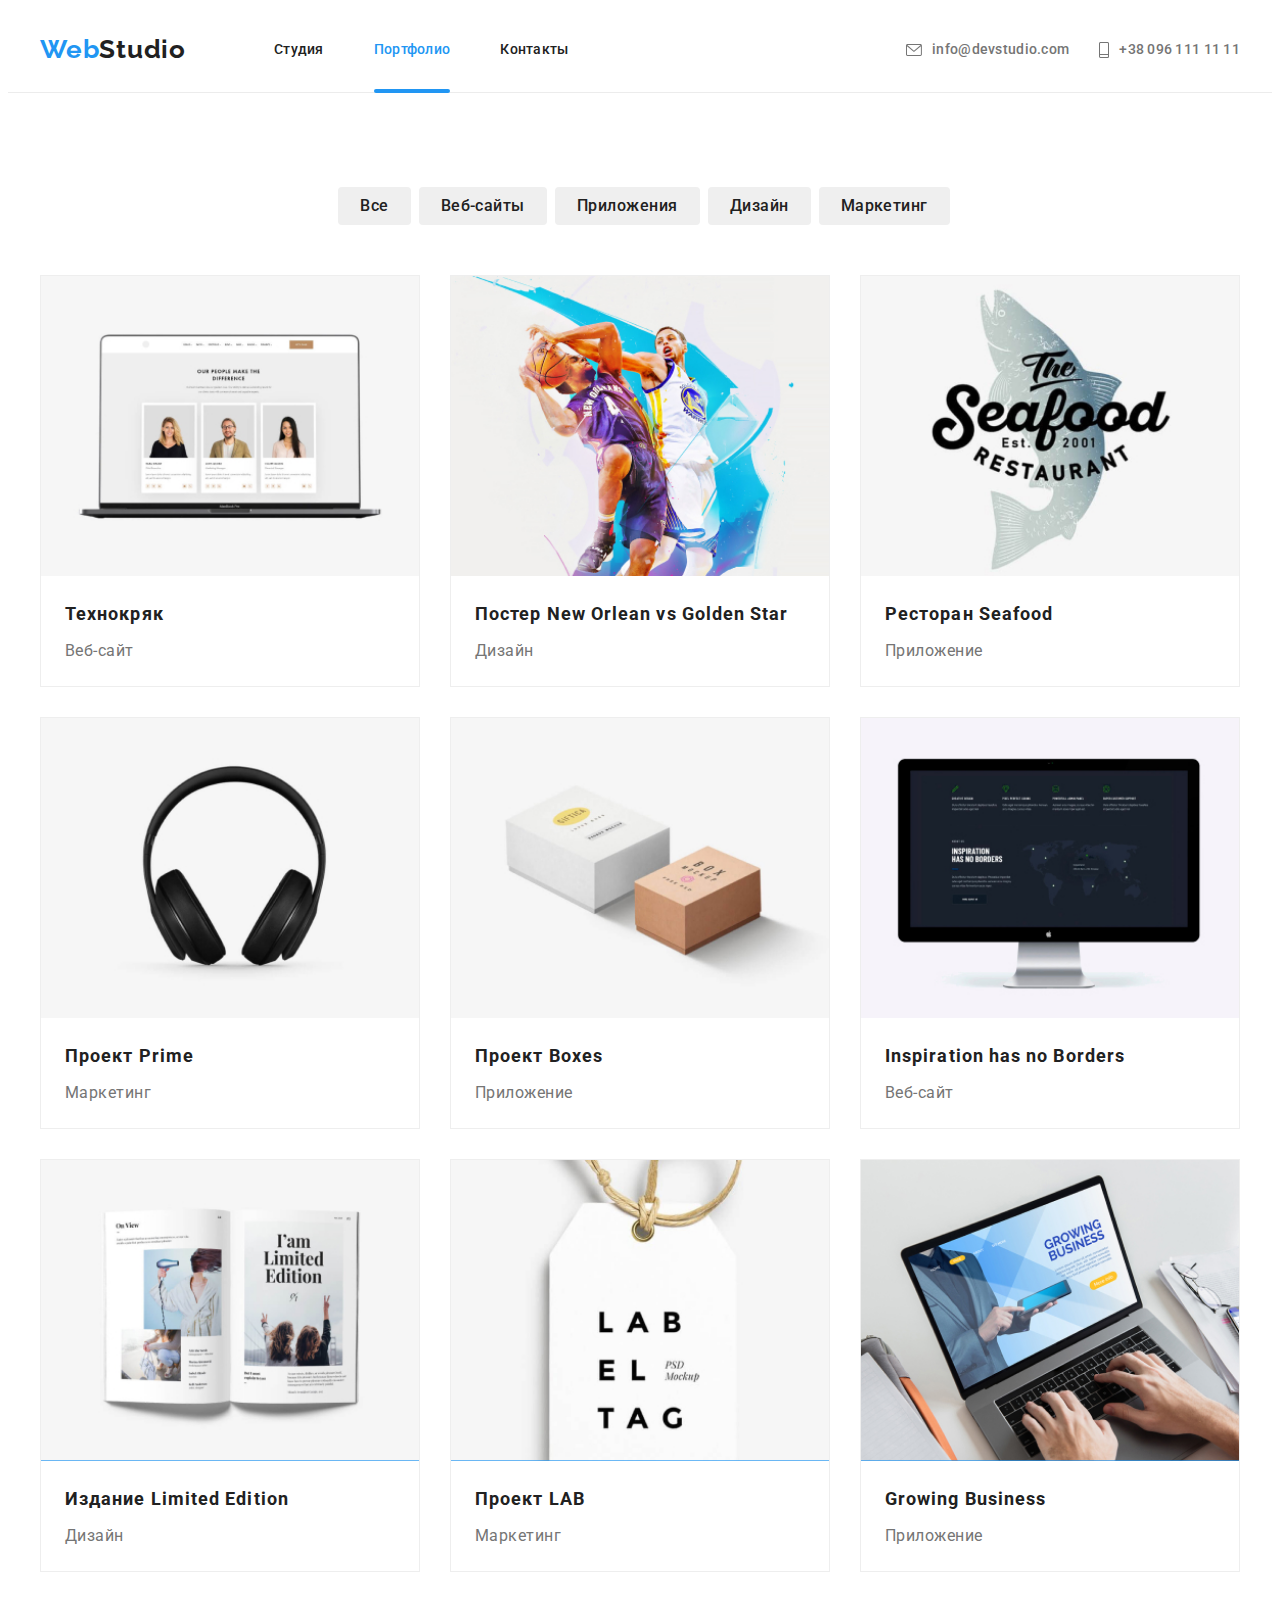
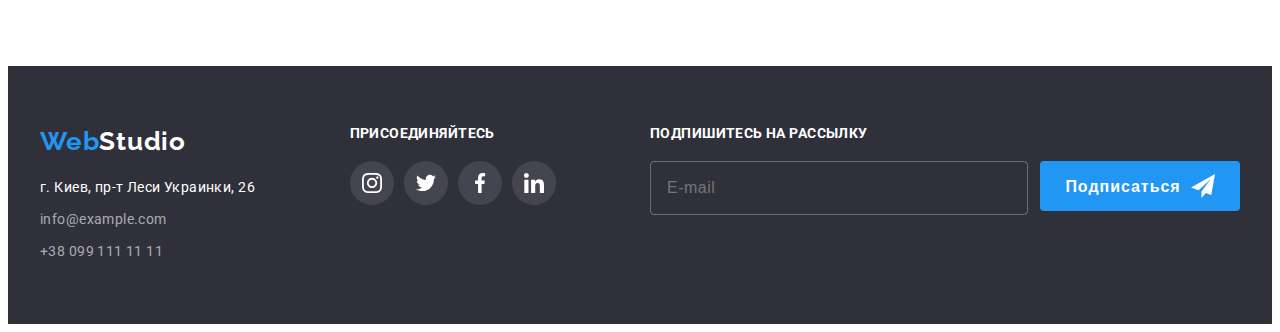
==== commit 4bd5cb88: "push" ====
--- a/portfolio.html
+++ b/portfolio.html
@@ -56,7 +56,7 @@
                     <div>
                         <ul class="menu-list">
                             <li class="menu-list__item"><a href="./index.html" class="menu-list__link">Студия</a></li>
-                            <li class="menu-list__item"><a href="" class="menu-list__link">Портфолио</a>
+                            <li class="menu-list__item"><a href="" class="menu-list__link current_mob ">Портфолио</a>
                             </li>
                             <li class="menu-list__item"><a href="" class="menu-list__link">Контакты</a></li>
                         </ul>
@@ -112,7 +112,7 @@
                 <li class="filtr-list__item"><button type="button" class="filtr-list__btm">Маркетинг</button></li>
             </ul>
         
-           
+           <section class="section-gallery">
             <ul class="gallery-list">
                 <li class="gallery-list__item" tabindex="0">
                     <!-- <a href="" class="gallery-link"> -->
@@ -124,7 +124,7 @@
                                                                   ./images/g1_tab_2x.jpg 2x" media="(min-width: 768px)" />
                             
                                 <source srcset="./images/g1_mob.jpg 1x, 
-                                                                  ./images/g1_mob_2x.jpg 2x" media="(max-width: 768px)" />
+                                                                  ./images/g1_mob_2x.jpg 2x" media="(max-width: 767px)" />
                                 <img src="/images/g1.jpg" alt="Технокряк">
                             </picture>
                             <p class="gallery-list__top--text">Ресурс предлагает комплексные предложения с разным уровнем функционала и сервисов. Все это
@@ -148,7 +148,7 @@
                                                                               ./images/g2_tab_2x.jpg 2x" media="(min-width: 768px)" />
                     
                         <source srcset="./images/g2_mob.jpg 1x, 
-                                                                              ./images/g2_mob_2x.jpg 2x" media="(max-width: 768px)" />
+                                                                              ./images/g2_mob_2x.jpg 2x" media="(max-width: 767px)" />
                         <img src="/images/g2.jpg" alt="Постер New Orlean vs Golden Star">
                     </picture>
                     <p class="gallery-list__top--text">Ресурс предлагает комплексные предложения с разным уровнем функционала и сервисов. Все это
@@ -174,7 +174,7 @@
                 
                     <source srcset="./images/g3_mob.jpg 1x, 
                        ./images/g3_mob_2x.jpg 2x"
-                        media="(max-width: 768px)" />
+                        media="(max-width: 767px)" />
                     <img src="/images/g3.jpg" alt="Ресторан Seafood">
                 </picture>
                     <p class="gallery-list__top--text">Ресурс предлагает комплексные предложения с разным уровнем функционала и сервисов. Все это
@@ -198,7 +198,7 @@
                                        ./images/g4_tab_2x.jpg 2x" media="(min-width: 768px)" />
                 
                     <source srcset="./images/g4_mob.jpg 1x, 
-                                    ./images/g4_mob_2x.jpg 2x" media="(max-width: 768px)" />
+                                    ./images/g4_mob_2x.jpg 2x" media="(max-width: 767px)" />
                     <img src="/images/g4.jpg" alt="Проект Prime">
                 </picture>
                     <p class="gallery-list__top--text">Ресурс предлагает комплексные предложения с разным уровнем функционала и сервисов. Все это
@@ -222,7 +222,7 @@
                                          ./images/g5_tab_2x.jpg 2x" media="(min-width: 768px)" />
                     
                         <source srcset="./images/g5_mob.jpg 1x, 
-                                          ./images/g5_mob_2x.jpg 2x" media="(max-width: 768px)" />
+                                          ./images/g5_mob_2x.jpg 2x" media="(max-width: 767px)" />
                         <img src="/images/g5.jpg" alt="Проект Boxes">
                     </picture>
                     <p class="gallery-list__top--text">Ресурс предлагает комплексные предложения с разным уровнем функционала и сервисов. Все это
@@ -246,7 +246,7 @@
                                          ./images/g6_tab_2x.jpg 2x" media="(min-width: 768px)" />
                             
                                 <source srcset="./images/g6_mob.jpg 1x, 
-                                          ./images/g6_mob_2x.jpg 2x" media="(max-width: 768px)" />
+                                          ./images/g6_mob_2x.jpg 2x" media="(max-width: 767px)" />
                                 <img src="/images/g6.jpg" alt="Inspiration has no Borders">
                             </picture>
                    
@@ -271,7 +271,7 @@
                                         ./images/g7_tab_2x.jpg 2x" media="(min-width: 768px)" />
                     
                         <source srcset="./images/g7_mob.jpg 1x, 
-                                                      ./images/g7_mob_2x.jpg 2x" media="(max-width: 768px)" />
+                                                      ./images/g7_mob_2x.jpg 2x" media="(max-width: 767px)" />
                         <img src="/images/g7.jpg" alt="Издание Limited Edition">
                     </picture>
                     <p class="gallery-list__top--text">Ресурс предлагает комплексные предложения с разным уровнем функционала и сервисов. Все это
@@ -295,7 +295,7 @@
                                                      ./images/g8_tab_2x.jpg 2x" media="(min-width: 768px)" />
                     
                         <source srcset="./images/g8_mob.jpg 1x, 
-                                                      ./images/g8_mob_2x.jpg 2x" media="(max-width: 768px)" />
+                                                      ./images/g8_mob_2x.jpg 2x" media="(max-width: 767px)" />
                         <img src="/images/g8.jpg" alt="Проект LAB">
                     </picture>
                     <p class="gallery-list__top--text">Ресурс предлагает комплексные предложения с разным уровнем функционала и сервисов. Все это
@@ -319,7 +319,7 @@
                                                  ./images/g9_tab_2x.jpg 2x" media="(min-width: 768px)" />
                 
                     <source srcset="./images/g9_mob.jpg 1x, 
-                                                  ./images/g9_mob_2x.jpg 2x" media="(max-width: 768px)" />
+                                                  ./images/g9_mob_2x.jpg 2x" media="(max-width: 767px)" />
                     <img src="/images/g9.jpg" alt="Growing Business">
                 </picture>
                     <p class="gallery-list__top--text">Ресурс предлагает комплексные предложения с разным уровнем функционала и сервисов. Все это
@@ -335,6 +335,7 @@
                 </li>
             </ul>
             </div>
+            </section>
             </section>
             
     </main>
--- a/css/main.min.css
+++ b/css/main.min.css
@@ -1,2 +1,2 @@
-.container{width:100%;padding-left:15px;padding-right:15px;margin-left:auto;margin-right:auto}@media screen and (min-width: 480px){.container{width:480px}}@media screen and (min-width: 768px){.container{width:768px}}@media screen and (min-width: 1200px){.container{width:1200px}}.section{padding-top:60px;padding-bottom:60px}@media screen and (min-width: 1200px){.section{padding-top:94px;padding-bottom:94px}}:root{--header-text-color: #212121;--btn-color: #ffffff;--accent-color: #2196f3;--title-color: #212121;--text-color: #757575}.visually-hidden{position:absolute;white-space:nowrap;width:1px;height:1px;overflow:hidden;border:0;padding:0;clip:rect(0 0 0 0);clip-path:inset(50%);margin:-1px}.header-logo,.header-link,.header-link-email,.header-link-tel,.footer-logo,.footer-link-adress,.footer-link-email,.footer-link-tel{text-decoration:none}p,h1,h2,h3,h4{margin:0}ul{list-style:none;margin:0;padding:0}img{display:block;width:100%;height:auto}a{text-decoration:none}body{font-family:"Roboto", sans-serif}button{cursor:pointer}.topic{margin-top:94px;margin-bottom:50px;color:var(--title-color)}.visually-hidden{position:absolute;white-space:nowrap;width:1px;height:1px;overflow:hidden;border:0;padding:0;clip:rect(0 0 0 0);clip-path:inset(50%);margin:-1px}.title{font-weight:700;font-size:28px;line-height:1.18;letter-spacing:.03em;text-align:center;margin-bottom:30px;color:var(--title-color)}@media screen and (min-width: 1200px){.title{font-weight:700;font-size:36px;line-height:1.16;letter-spacing:.03em;margin-bottom:50px}}.backdrop{position:fixed;top:0;left:0;width:100%;height:100%;background-color:rgba(0,0,0,0.2);opacity:1;transition:opacity 250ms cubic-bezier(0.4, 0, 0.2, 1)}.backdrop.is-hidden{opacity:0;pointer-events:none;visibility:hidden}.modal{width:100%;background-color:var(--btn-color);position:absolute;top:50%;left:50%;transform:translate(-50%, -50%);padding:15px}@media screen and (min-width: 480px){.modal{width:450px;padding:40px}}@media screen and (min-width: 1200px){.modal{width:528px}}.modal-btn{position:absolute;top:8px;right:8px;width:30px;height:30px;border-radius:50%;cursor:pointer;background:transparent;border:1px solid rgba(0,0,0,0.1)}.modal-btn-icon:hover{fill:var(--accent-color)}.modal-title{font-weight:700;font-size:20px;line-height:1.5;letter-spacing:.03em;text-align:center;color:var(--header-text-color);margin-bottom:12px}@media screen and (min-width: 1200px){.modal-title{font-weight:700;font-size:20px;line-height:1.15;letter-spacing:.03em}}.form-field+.form-field{margin-top:10px}.modal-input{width:100%;height:40px;border:1px solid rgba(33,33,33,0.2);border-radius:4px;outline:none;padding:12px 42px}.modal-input:hover,.modal-input:focus{border-color:var(--accent-color)}.modal-input-wrap{position:relative}.modal-icon{position:absolute;width:18px;height:18px;left:13px;top:50%;transform:translateY(-50%)}.modal-input:hover+.modal-icon{fill:var(--accent-color)}.modal-input:focus+.modal-icon{fill:var(--accent-color)}.modal-input-comment{display:block;resize:none;width:100%;height:120px;border:1px solid rgba(33,33,33,0.2);border-radius:4px;outline:none;padding:12px 16px}.modal-input-comment::placeholder{font-weight:400;font-size:14px;line-height:1.14;letter-spacing:.01em;color:rgba(117,117,117,0.5)}.modal-input-comment:hover,.modal-input-comment:focus{border-color:var(--accent-color)}.modal-label{font-style:400;font-weight:400;font-size:12px;line-height:1.16;letter-spacing:.01em;color:var(--text-color);margin-bottom:4px;display:flex}.modal-button{width:200px;height:50px;font-style:400;font-weight:700;font-size:16px;line-height:calc(30 / 16);display:block;letter-spacing:0.06em;color:var(--btn-color);background-color:var(--accent-color);text-align:center;margin-right:auto;margin-left:auto;border:1px solid var(--accent-color);border-radius:4px;cursor:pointer;margin-top:30px}.form-checkbox{margin-top:20px}.modal-label-policy{font-weight:400;font-size:12px;line-height:1.16;letter-spacing:.03em;color:var(--text-color);display:flex;align-items:center}@media screen and (min-width: 480px){.modal-label-policy{font-weight:400;font-size:12px;line-height:1.16;letter-spacing:.03em}}@media screen and (min-width: 1200px){.modal-label-policy{font-weight:400;font-size:14px;line-height:1.7;letter-spacing:.03em}}.modal-check-icon{width:16px;height:15px;fill:transparent;align-items:center;justify-content:center}.modal-check-link{color:var(--accent-color);margin-left:5px}.modal-label-policy span{width:16px;height:15px;border:2px solid var(--header-text-color);border-radius:2px;margin-right:7px}.modal-policy:checked+.modal-label-policy span{background-color:var(--accent-color);border:none}.modal-policy:checked+.modal-label-policy svg{fill:var(--btn-color)}.logo{font-family:"Raleway", sans-serif;font-weight:700;font-size:26px;line-height:1.19;letter-spacing:.03em;color:var(--accent-color)}.header-logo-accent{color:var(--header-text-color)}.header-logo-accent:hover,.header-logo-accent:focus{color:var(--accent-color)}.footer-logo-accent{color:white}.footer-logo-accent:hover,.footer-logo-accent:focus{color:var(--accent-color)}.footer-logo{text-align:center;margin-bottom:20px}@media screen and (min-width: 1200px){.footer-logo{text-align:left}}.header{border-bottom:1px solid #ececec}.nav-list{display:none}@media screen and (min-width: 768px){.nav-list{display:flex;margin-left:88px}}.nav{display:flex;align-items:center}.main{display:flex;justify-content:space-between;align-items:center}.nav-list__link{display:block;padding-top:32px;padding-bottom:32px;font-weight:500;font-size:14px;line-height:1.42;letter-spacing:.02em;color:var(--header-text-color);transition:color 250ms cubic-bezier(0.4, 0, 0.2, 1)}.nav-list__link:hover,.nav-list__link:focus{color:var(--accent-color)}.nav-list__item{position:relative}.nav-list__item:not(:last-child){margin-right:50px}.header-adress{display:none}@media screen and (min-width: 768px){.header-adress{display:block}}@media screen and (min-width: 768px) and (min-width: 1200px){.header-adress{margin-left:auto;display:flex;padding:0;align-items:center}}.header-adress__item:not(:last-child){margin-right:30px}.header-adress__link--email{display:flex;align-items:center;font-weight:500;font-size:14px;line-height:1.14;letter-spacing:.02em;color:var(--text-color);transition:color 250ms cubic-bezier(0.4, 0, 0.2, 1)}.header-adress__link--email:hover,.header-adress__link--email:focus{color:var(--accent-color)}@media screen and (min-width: 768px){.header-adress__link--email{margin-bottom:10px}}@media screen and (min-width: 1200px){.header-adress__link--email{margin-bottom:0}}.header-adress__link--tel{display:flex}.header-adress__icon--email{width:16px;height:12px;margin-right:10px;fill:currentColor}.header-adress__icon--tel{width:10px;height:16px;margin-right:10px;fill:currentColor}.header-adress__link--tel{font-weight:500;font-size:14px;line-height:1.14;letter-spacing:.02em;color:var(--text-color);transition:color 250ms cubic-bezier(0.4, 0, 0.2, 1)}.header-adress__link--tel:hover,.header-adress__link--tel:focus{color:var(--accent-color)}.menu-open-icon{width:40px;height:40px}.menu-open-btn{background:transparent;border:none}@media screen and (min-width: 768px){.menu-open-btn{display:none}}.menu-close-icon{width:40px;height:40px}.menu-close-btn{background:transparent;border:none;position:absolute;right:15px;top:10px}.menu__cont{position:fixed;background:#ffffff;width:100vw;height:100vh;top:0px;left:0px;padding-top:48px;padding-bottom:48px;padding-left:40px;z-index:1}.menu__cont .container{display:flex;flex-direction:column;justify-content:space-between;height:100%}.menu-list__link{font-weight:500;font-size:40px;line-height:1.17;letter-spacing:0.02em;color:#212121}.menu-list__item:not(:last-child){margin-bottom:32px}.menu-adress__item:not(:last-child){margin-bottom:32px}.menu-social-list{display:flex;justify-content:flex-start}.menu-adress__link--tel{font-weight:500;font-size:34px;line-height:calc(40 / 34);letter-spacing:0.02em;color:#2196F3}.menu-adress__link--email{font-weight:500;font-size:24px;line-height:28px;letter-spacing:0.02em;color:#757575}.menu-social-list__img{font-weight:500;font-size:18px;line-height:calc(22 / 18);letter-spacing:0.02em;color:#2196F3}.menu-social-list__item:not(:last-child){border-right:1px solid rgba(33,33,33,0.2)}.menu-social-list__item{padding-right:10px;padding-left:10px}.menu-social-list__item:first-child{padding-left:0px}.menu-social-list__item:last-child{padding-right:0px}.is-hidden{opacity:0;pointer-events:none;visibility:hidden}.current{color:var(--accent-color)}.current::after{display:inline-block;position:absolute;content:"";width:100%;height:4px;background-color:var(--accent-color);border-radius:2px;left:0;bottom:-1px}.hero{text-align:center;padding-top:118px;padding-bottom:118px;width:100%;margin-left:auto;margin-right:auto;background-repeat:no-repeat;background-size:cover;background-color:#2f303a;background-image:linear-gradient(rgba(47,48,58,0.4), rgba(47,48,58,0.4)),url("../images/bg_img_mob.jpg")}@media (min-device-pixel-ratio: 2), (min-resolution: 192dpi), (min-resolution: 2dppx){.hero{background-image:linear-gradient(rgba(47,48,58,0.4), rgba(47,48,58,0.4)),url(../images/bg_img__mob_2x.jpg)}}@media screen and (min-width: 768px){.hero{background-image:linear-gradient(rgba(47,48,58,0.4), rgba(47,48,58,0.4)),url(../images/bg_img_tab.jpg)}}@media screen and (min-width: 768px) and (min-device-pixel-ratio: 2), screen and (min-width: 768px) and (min-resolution: 192dpi), screen and (min-width: 768px) and (min-resolution: 2dppx){.hero{background-image:linear-gradient(rgba(47,48,58,0.4), rgba(47,48,58,0.4)),url(../images/bg_img_tab_2x.jpg)}}@media screen and (min-width: 1200px){.hero{padding-top:200px;padding-bottom:200px;background-image:linear-gradient(rgba(47,48,58,0.4), rgba(47,48,58,0.4)),url(../images/bg_img.jpg)}}@media screen and (min-width: 1200px) and (min-device-pixel-ratio: 2), screen and (min-width: 1200px) and (min-resolution: 192dpi), screen and (min-width: 1200px) and (min-resolution: 2dppx){.hero{background-image:linear-gradient(rgba(47,48,58,0.4), rgba(47,48,58,0.4)),url(../images/bg_img_2x.jpg)}}.hero__title{font-weight:900;font-size:26px;line-height:1.62;letter-spacing:.06em;margin-bottom:30px;text-transform:uppercase;text-align:center;color:var(--btn-color)}@media screen and (min-width: 1200px){.hero__title{font-weight:900;font-size:44px;line-height:1.36;letter-spacing:.06em}}.hero__btn{border-radius:4px;padding:10px 32px;border:1px solid transparent;font-family:inherit;font-weight:700;font-size:16px;line-height:1.87;letter-spacing:.06em;color:var(--btn-color)}.hero__btn{background-color:var(--accent-color)}.reasons-list{justify-content:space-between;margin-bottom:-30px}@media screen and (min-width: 768px){.reasons-list{display:flex;flex-wrap:wrap;margin-left:-30px}}.reasons-list__item{margin-bottom:30px;width:100%}@media screen and (min-width: 768px){.reasons-list__item{width:calc(100% / 2 - 30px);margin-left:30px}}@media screen and (min-width: 1200px){.reasons-list__item{width:calc(100% / 4 - 30px)}}.reasons-list__icon--link{height:120px;background-color:#f5f4fa;display:flex;border-radius:4px;margin-bottom:30px;align-items:center;justify-content:center}.reasons-list__pre--titile{margin-bottom:10px;text-align:center;font-weight:700;font-size:14px;line-height:1.14;letter-spacing:.03em;text-transform:uppercase;color:var(--title-color)}@media screen and (min-width: 768px){.reasons-list__pre--titile{text-align:left}}@media screen and (min-width: 1200px){.reasons-list__pre--titile{text-align:left}}@media screen and (max-width: 1200px){.work{display:none}}@media screen and (min-width: 1200px){.work{margin-bottom:94px}}.reasons-list__text{font-size:14px;line-height:1.71;letter-spacing:0.03em;color:var(--text-color)}.work-list__link{width:370px}.work-list{display:flex;flex-wrap:wrap;justify-content:space-between}.work-list__img{width:370px;height:294px;position:relative}.work-list__actions{position:absolute;display:flex;text-align:center;width:370px;height:70px;background-color:rgba(47,48,58,0.8);bottom:0;justify-content:center;align-items:center;font-weight:700;font-size:14px;line-height:1.14;letter-spacing:.03em;text-transform:uppercase;color:var(--btn-color)}.about{background-color:#f5f4fa}.about-list{margin-bottom:-30px}@media screen and (min-width: 768px){.about-list{margin-right:-30px;display:flex;flex-wrap:wrap}}.about-list__name{padding-top:30px;padding-bottom:30px}.about-list__item{width:100%;border-radius:4px;background:#ffffff;box-shadow:0px 1px 3px rgba(0,0,0,0.12),0px 1px 1px rgba(0,0,0,0.14),0px 2px 1px rgba(0,0,0,0.2);border-radius:0px 0px 4px 4px;margin-bottom:30px}@media screen and (min-width: 768px){.about-list__item{margin-right:30px;width:calc(100% / 2 - 30px)}}@media screen and (min-width: 1200px){.about-list__item{margin-right:30px;width:calc(100% / 4 - 30px)}}.about-list__link{width:100%;margin-left:auto;margin-right:auto}.about-title{margin-bottom:50px;font-weight:700;font-size:36px;line-height:1.16;letter-spacing:.03em;color:var(--title-color)}.about-list__pre--title{margin-bottom:10px;font-weight:500;font-size:16px;line-height:1.18;letter-spacing:.03em;text-align:center;color:var(--title-color)}.about-list__text{font-size:16px;line-height:1.18;letter-spacing:0.03em;text-align:center;color:var(--text-color);margin-bottom:16px}.about-social-list{display:flex;justify-content:center}.about-social-list__link{width:44px;height:44px;background-color:var(--btn-color);border-radius:50%;display:flex;align-items:center;justify-content:center;transition:background-color 250ms cubic-bezier(0.4, 0, 0.2, 1)}.about-social-list__link:hover,.about-social-list__link:focus{background-color:var(--accent-color)}.about-social-list__item:not(:last-child){margin-right:10px}.about-social-list__icon{fill:#afb1b8;transition:fill 250ms cubic-bezier(0.4, 0, 0.2, 1)}.about-social-list__link:hover .about-social-list__icon,.about-social-list__link:focus .about-social-list__icon{fill:var(--btn-color)}.partners-title{margin-bottom:50px;font-weight:700;font-size:36px;line-height:1.16;letter-spacing:.03em;text-align:center;color:var(--header-text-color)}.partners-list__link{display:flex;width:100%;height:92px;border:1px solid #afb1b8;box-sizing:border-box;border-radius:4px;align-items:center;justify-content:center;transition:border-color 250ms cubic-bezier(0.4, 0, 0.2, 1)}.partners-list__link:hover,.partners-list__link:focus{border-color:var(--accent-color)}.partners-list__icon{fill:#afb1b8;transition:fill 250ms cubic-bezier(0.4, 0, 0.2, 1)}.partners-list__link:hover .partners-list__icon,.partners-list__link:focus .partners-list__icon{fill:var(--accent-color)}.partners-list{display:flex;flex-wrap:wrap;justify-content:center;margin-bottom:-30px;margin-left:-30px}.partners-list__item{width:calc(100% / 2 - 30px);margin-bottom:30px;margin-left:30px}@media screen and (min-width: 768px){.partners-list__item{width:calc(100% / 3 - 30px)}}@media screen and (min-width: 1200px){.partners-list__item{width:170px;display:flex;flex-wrap:nowrap}}.filtr-list{display:flex;flex-wrap:wrap;margin-bottom:40px;margin-top:-15px}@media screen and (min-width: 768px){.filtr-list{justify-content:center;margin-bottom:30px}}@media screen and (min-width: 1200px){.filtr-list{margin-bottom:50px;justify-content:center}}.filtr-list__item{flex-wrap:wrap;margin-top:15px}.filtr-list__item:not(:last-child){margin-right:8px}.filtr-list__btm{font-family:inherit;font-weight:500;font-size:16px;line-height:1.62;letter-spacing:.03em;color:var(--header-text-color);cursor:pointer;border-radius:4px;border:none;padding-top:6px;padding-right:22px;padding-bottom:6px;padding-left:22px;transition:color 250ms cubic-bezier(0.4, 0, 0.2, 1),background-color 250ms cubic-bezier(0.4, 0, 0.2, 1),box-shadow 250ms cubic-bezier(0.4, 0, 0.2, 1)}.filtr-list__btm:hover,.filtr-list__btm:focus{background-color:var(--accent-color);color:var(--btn-color);box-shadow:0px 3px 1px rgba(0,0,0,0.1),0px 1px 2px rgba(0,0,0,0.08),0px 2px 2px rgba(0,0,0,0.12)}.gallery-list{display:flex;flex-wrap:wrap;margin-bottom:-30px}@media screen and (min-width: 768px){.gallery-list{margin-right:-30px}}.gallery-list__item{width:100%;margin-bottom:30px;background:#ffffff;border:1px solid #eeeeee;box-sizing:border-box;cursor:pointer}@media screen and (min-width: 768px){.gallery-list__item{width:calc( 100% / 2 - 30px);margin-right:30px}}@media screen and (min-width: 1200px){.gallery-list__item{width:calc( 100% / 3 - 30px)}}.gallery-list__item:hover,.gallery-list__item:focus{box-shadow:0px 1px 1px rgba(0,0,0,0.12),0px 4px 4px rgba(0,0,0,0.06),1px 4px 6px rgba(0,0,0,0.16)}.gallery-list__img{position:relative;overflow:hidden;width:100%}.gallery-list__top--text{display:flex;position:absolute;top:0;left:0;font-weight:500;font-size:18px;line-height:1.55;letter-spacing:.03em;text-align:center;color:var(--btn-color);background-color:var(--accent-color);height:100%;width:100%;align-items:center;transform:translateY(100%);transition:transform 250ms linear}.gallery-list__item:hover .gallery-list__top--text,.gallery-list__item:focus .gallery-list__top--text{transform:translateY(0%)}.gallery-link{display:block}.gallery-desk{padding-top:20px;padding-bottom:20px;padding-left:24px;padding-right:24px}.gallery-list__title{margin-bottom:4px;font-weight:700;font-size:18px;line-height:2;letter-spacing:.06em;color:var(--title-color)}.gallery-list__text{font-weight:400;font-size:16px;line-height:1.87;letter-spacing:.03em;color:var(--text-color)}footer{padding-top:60px;padding-bottom:60px;background-color:#2f303a}.footer-contakt{margin-bottom:60px}@media screen and (min-width: 768px){.footer-contakt{margin-bottom:0}}.footer-list__item:not(:last-child){margin-bottom:8px}.footer-list{text-align:center}@media screen and (min-width: 1200px){.footer-list{text-align:left;margin-bottom:0px}}.footer-list__adress{font-style:normal;font-size:14px;line-height:1.71;letter-spacing:0.03em;color:#ffffff;transition:color 250ms cubic-bezier(0.4, 0, 0.2, 1)}.footer-list__adress:hover,.footer-list__adress:focus{color:var(--accent-color)}.footer-list__email{font-style:normal;font-weight:400;font-size:14px;line-height:1.71;letter-spacing:.03em;color:rgba(255,255,255,0.6);transition:color 250ms cubic-bezier(0.4, 0, 0.2, 1)}.footer-list__email:hover,.footer-list__email:focus{color:var(--accent-color)}.footer-list__tel{font-style:normal;font-weight:400;font-size:14px;line-height:1.71;letter-spacing:.03em;color:rgba(255,255,255,0.6);transition:color 250ms cubic-bezier(0.4, 0, 0.2, 1)}.footer-list__tel:hover,.footer-list__tel:focus{color:var(--accent-color)}.footer-title{margin-bottom:20px;font-weight:700;font-size:14px;line-height:1.14;letter-spacing:.03em;text-transform:uppercase;color:var(--btn-color);text-align:center}@media screen and (min-width: 1200px){.footer-title{text-align:left}}.footer-social-list{display:flex}.footer-social-list__link{width:44px;height:44px;background-color:rgba(255,255,255,0.1);border-radius:50%;align-items:center;justify-content:center;display:flex;transition:background-color 250ms cubic-bezier(0.4, 0, 0.2, 1)}.footer-social-list__link:hover,.footer-social-list__link:focus{background-color:var(--accent-color)}.footer-social-list__item:not(:last-child){margin-right:10px}.footer-social-list__icon{fill:var(--btn-color)}.footer-container{display:flex;align-items:baseline;align-items:center}@media screen and (max-width: 767px){.footer-container{flex-direction:column}}@media screen and (min-width: 768px){.footer-container{display:flex;flex-wrap:wrap;justify-content:space-around;align-items:flex-start}}@media screen and (min-width: 1200px){.footer-container{flex-wrap:nowrap;justify-content:space-between}}.footer-social{margin-bottom:60px}@media screen and (min-width: 768px){.footer-social{margin-bottom:0}}.footer-sent{display:block;padding-left:auto;padding-right:auto}@media screen and (min-width: 768px){.footer-sent{margin-top:60px}}@media screen and (min-width: 1200px){.footer-sent{margin-top:0}}@media screen and (min-width: 1200px){.footer-sent-form{display:flex}}.footer-sent__input{height:50px;border:1px solid rgba(255,255,255,0.3);border-radius:4px;background-color:transparent;padding-left:16px;font-weight:400;font-size:16px;line-height:1.25;letter-spacing:.03em;display:flex;align-items:center;color:rgba(255,255,255,0.6)}@media screen and (min-width: 768px){.footer-sent__input{width:358px}}.footer-sent__btn{width:200px;height:50px;margin-left:auto;margin-right:auto;margin-top:20px;font-weight:700;font-size:16px;line-height:1.87;letter-spacing:.06em;display:flex;align-items:center;justify-content:center;color:var(--btn-color);background-color:var(--accent-color);cursor:pointer;border-radius:4px;border-color:transparent;transition:box-shadow 250ms cubic-bezier(0.4, 0, 0.2, 1)}@media screen and (min-width: 1200px){.footer-sent__btn{margin-top:0px;margin-left:12px}}.footer-sent__btn:hover,.footer-sent__btn:focus{box-shadow:0px 4px 4px rgba(0,0,0,0.15)}.footer-sent__icon{width:24px;height:24px;fill:var(--btn-color);margin-left:10px}
+:root{--header-text-color: #212121;--btn-color: #ffffff;--accent-color: #2196f3;--title-color: #212121;--text-color: #757575}.visually-hidden{position:absolute;white-space:nowrap;width:1px;height:1px;overflow:hidden;border:0;padding:0;clip:rect(0 0 0 0);clip-path:inset(50%);margin:-1px}.visually-hidden{position:absolute;white-space:nowrap;width:1px;height:1px;overflow:hidden;border:0;padding:0;clip:rect(0 0 0 0);clip-path:inset(50%);margin:-1px}.header-logo,.header-link,.header-link-email,.header-link-tel,.footer-logo,.footer-link-adress,.footer-link-email,.footer-link-tel{text-decoration:none}p,h1,h2,h3,h4{margin:0}ul{list-style:none;margin:0;padding:0}img{display:block;width:100%;height:auto}a{text-decoration:none}body{font-family:"Roboto", sans-serif}button{cursor:pointer}.topic{margin-top:94px;margin-bottom:50px;color:var(--title-color)}.title{font-weight:700;font-size:28px;line-height:1.18;letter-spacing:.03em;text-align:center;margin-bottom:30px;color:var(--title-color)}@media screen and (min-width: 1200px){.title{font-weight:700;font-size:36px;line-height:1.16;letter-spacing:.03em;margin-bottom:50px}}.backdrop{position:fixed;top:0;left:0;width:100%;height:100%;background-color:rgba(0,0,0,0.2);opacity:1;transition:opacity 250ms cubic-bezier(0.4, 0, 0.2, 1)}.backdrop.is-hidden{opacity:0;pointer-events:none;visibility:hidden}.modal{width:100%;background-color:var(--btn-color);position:absolute;top:50%;left:50%;transform:translate(-50%, -50%);padding:15px}@media screen and (min-width: 480px){.modal{width:450px;padding:40px}}@media screen and (min-width: 1200px){.modal{width:528px}}.modal-btn{position:absolute;top:8px;right:8px;width:30px;height:30px;border-radius:50%;cursor:pointer;background:transparent;border:1px solid rgba(0,0,0,0.1)}.modal-btn-icon:hover{fill:var(--accent-color)}.modal-title{font-weight:700;font-size:20px;line-height:1.5;letter-spacing:.03em;text-align:center;color:var(--header-text-color);margin-bottom:12px}@media screen and (min-width: 1200px){.modal-title{font-weight:700;font-size:20px;line-height:1.15;letter-spacing:.03em}}.form-field+.form-field{margin-top:10px}.modal-input{width:100%;height:40px;border:1px solid rgba(33,33,33,0.2);border-radius:4px;outline:none;padding:12px 42px}.modal-input:hover,.modal-input:focus{border-color:var(--accent-color)}.modal-input-wrap{position:relative}.modal-icon{position:absolute;width:18px;height:18px;left:13px;top:50%;transform:translateY(-50%)}.modal-input:hover+.modal-icon{fill:var(--accent-color)}.modal-input:focus+.modal-icon{fill:var(--accent-color)}.modal-input-comment{display:block;resize:none;width:100%;height:120px;border:1px solid rgba(33,33,33,0.2);border-radius:4px;outline:none;padding:12px 16px}.modal-input-comment::placeholder{font-weight:400;font-size:14px;line-height:1.14;letter-spacing:.01em;color:rgba(117,117,117,0.5)}.modal-input-comment:hover,.modal-input-comment:focus{border-color:var(--accent-color)}.modal-label{font-style:400;font-weight:400;font-size:12px;line-height:1.16;letter-spacing:.01em;color:var(--text-color);margin-bottom:4px;display:flex}.modal-button{width:200px;height:50px;font-style:400;font-weight:700;font-size:16px;line-height:calc(30 / 16);display:block;letter-spacing:0.06em;color:var(--btn-color);background-color:var(--accent-color);text-align:center;margin-right:auto;margin-left:auto;border:1px solid var(--accent-color);border-radius:4px;cursor:pointer;margin-top:30px}.form-checkbox{margin-top:20px}.modal-label-policy{font-weight:400;font-size:12px;line-height:1.16;letter-spacing:.03em;color:var(--text-color);display:flex;align-items:center}@media screen and (min-width: 480px){.modal-label-policy{font-weight:400;font-size:12px;line-height:1.16;letter-spacing:.03em}}@media screen and (min-width: 1200px){.modal-label-policy{font-weight:400;font-size:14px;line-height:1.7;letter-spacing:.03em}}.modal-check-icon{width:16px;height:15px;fill:transparent;align-items:center;justify-content:center}.modal-check-link{color:var(--accent-color);margin-left:5px}.modal-label-policy span{width:16px;height:15px;border:2px solid var(--header-text-color);border-radius:2px;margin-right:7px}.modal-policy:checked+.modal-label-policy span{background-color:var(--accent-color);border:none}.modal-policy:checked+.modal-label-policy svg{fill:var(--btn-color)}.container{width:100%;padding-left:15px;padding-right:15px;margin-left:auto;margin-right:auto}@media screen and (min-width: 480px){.container{width:480px}}@media screen and (min-width: 768px){.container{width:768px}}@media screen and (min-width: 1200px){.container{width:1200px}}.section{padding-top:60px;padding-bottom:60px}@media screen and (min-width: 1200px){.section{padding-top:94px;padding-bottom:94px}}.section__filter{padding-top:60px;padding-bottom:40px}@media screen and (min-width: 768px){.section__filter{padding-bottom:30px}}@media screen and (min-width: 1200px){.section__filter{padding-top:94px;padding-bottom:50px}}.section-gallery{padding-top:40px}@media screen and (min-width: 768px){.section-gallery{padding-top:30px}}@media screen and (min-width: 1200px){.section-gallery{padding-top:50px}}@media screen and (min-width: 1200px){.section-work{padding-bottom:94px}}.logo{font-family:"Raleway", sans-serif;font-weight:700;font-size:26px;line-height:1.19;letter-spacing:.03em;color:var(--accent-color)}.header-logo-accent{color:var(--header-text-color)}.header-logo-accent:hover,.header-logo-accent:focus{color:var(--accent-color)}.footer-logo-accent{color:white}.footer-logo-accent:hover,.footer-logo-accent:focus{color:var(--accent-color)}.footer-logo{text-align:center;margin-bottom:20px}@media screen and (min-width: 1200px){.footer-logo{text-align:left}}.header{border-bottom:1px solid #ececec}.nav-list{display:none}@media screen and (min-width: 768px){.nav-list{display:flex;margin-left:88px}}.nav{display:flex;align-items:center}.main{display:flex;justify-content:space-between;align-items:center}.nav-list__link{display:block;padding-top:32px;padding-bottom:32px;font-weight:500;font-size:14px;line-height:1.42;letter-spacing:.02em;color:var(--header-text-color);transition:color 250ms cubic-bezier(0.4, 0, 0.2, 1)}.nav-list__link:hover,.nav-list__link:focus{color:var(--accent-color)}.nav-list__item{position:relative}.nav-list__item:not(:last-child){margin-right:50px}.header-adress{display:none}@media screen and (min-width: 768px){.header-adress{display:block}}@media screen and (min-width: 768px) and (min-width: 1200px){.header-adress{margin-left:auto;display:flex;padding:0;align-items:center}}.header-adress__item:not(:last-child){margin-right:30px}.header-adress__link--email{display:flex;align-items:center;font-weight:500;font-size:14px;line-height:1.14;letter-spacing:.02em;color:var(--text-color);transition:color 250ms cubic-bezier(0.4, 0, 0.2, 1)}.header-adress__link--email:hover,.header-adress__link--email:focus{color:var(--accent-color)}@media screen and (min-width: 768px){.header-adress__link--email{margin-bottom:10px}}@media screen and (min-width: 1200px){.header-adress__link--email{margin-bottom:0}}.header-adress__link--tel{display:flex}.header-adress__icon--email{width:16px;height:12px;margin-right:10px;fill:currentColor}.header-adress__icon--tel{width:10px;height:16px;margin-right:10px;fill:currentColor}.header-adress__link--tel{font-weight:500;font-size:14px;line-height:1.14;letter-spacing:.02em;color:var(--text-color);transition:color 250ms cubic-bezier(0.4, 0, 0.2, 1)}.header-adress__link--tel:hover,.header-adress__link--tel:focus{color:var(--accent-color)}.menu-open-icon{width:40px;height:40px}.menu-open-btn{background:transparent;border:none}@media screen and (min-width: 768px){.menu-open-btn{display:none}}.menu-close-icon{width:40px;height:40px}.menu-close-btn{background:transparent;border:none;position:absolute;right:15px;top:10px}.menu__cont{position:fixed;background:#ffffff;width:100vw;height:100vh;top:0px;left:0px;padding-top:48px;padding-bottom:48px;padding-left:40px;z-index:1}.menu__cont .container{display:flex;flex-direction:column;justify-content:space-between;height:100%}.menu-list__link{font-weight:500;font-size:40px;line-height:1.17;letter-spacing:0.02em;color:#212121}.menu-list__item:not(:last-child){margin-bottom:32px}.menu-adress__item:not(:last-child){margin-bottom:32px}.menu-social-list{display:flex;justify-content:flex-start}.menu-adress__link--tel{font-weight:500;font-size:34px;line-height:calc(40 / 34);letter-spacing:0.02em;color:#2196F3}.menu-adress__link--email{font-weight:500;font-size:24px;line-height:28px;letter-spacing:0.02em;color:#757575}.menu-social-list__img{font-weight:500;font-size:18px;line-height:calc(22 / 18);letter-spacing:0.02em;color:#2196F3}.menu-social-list__item:not(:last-child){border-right:1px solid rgba(33,33,33,0.2)}.menu-social-list__item{padding-right:10px;padding-left:10px}.menu-social-list__item:first-child{padding-left:0px}.menu-social-list__item:last-child{padding-right:0px}.is-hidden{opacity:0;pointer-events:none;visibility:hidden}.current{color:var(--accent-color)}.current::after{display:inline-block;position:absolute;content:"";width:100%;height:4px;background-color:var(--accent-color);border-radius:2px;left:0;bottom:-1px}.current_mob{color:var(--accent-color)}.hero{text-align:center;padding-top:118px;padding-bottom:118px;width:100%;margin-left:auto;margin-right:auto;background-repeat:no-repeat;background-size:cover;background-color:#2f303a;background-image:linear-gradient(rgba(47,48,58,0.4), rgba(47,48,58,0.4)),url("../images/bg_img_mob.jpg")}@media (min-device-pixel-ratio: 2), (min-resolution: 192dpi), (min-resolution: 2dppx){.hero{background-image:linear-gradient(rgba(47,48,58,0.4), rgba(47,48,58,0.4)),url(../images/bg_img__mob_2x.jpg)}}@media screen and (min-width: 768px){.hero{background-image:linear-gradient(rgba(47,48,58,0.4), rgba(47,48,58,0.4)),url(../images/bg_img_tab.jpg)}}@media screen and (min-width: 768px) and (min-device-pixel-ratio: 2), screen and (min-width: 768px) and (min-resolution: 192dpi), screen and (min-width: 768px) and (min-resolution: 2dppx){.hero{background-image:linear-gradient(rgba(47,48,58,0.4), rgba(47,48,58,0.4)),url(../images/bg_img_tab_2x.jpg)}}@media screen and (min-width: 1200px){.hero{padding-top:200px;padding-bottom:200px;background-image:linear-gradient(rgba(47,48,58,0.4), rgba(47,48,58,0.4)),url(../images/bg_img.jpg)}}@media screen and (min-width: 1200px) and (min-device-pixel-ratio: 2), screen and (min-width: 1200px) and (min-resolution: 192dpi), screen and (min-width: 1200px) and (min-resolution: 2dppx){.hero{background-image:linear-gradient(rgba(47,48,58,0.4), rgba(47,48,58,0.4)),url(../images/bg_img_2x.jpg)}}.hero__title{font-weight:900;font-size:26px;line-height:1.62;letter-spacing:.06em;margin-bottom:30px;text-transform:uppercase;text-align:center;color:var(--btn-color)}@media screen and (min-width: 1200px){.hero__title{font-weight:900;font-size:44px;line-height:1.36;letter-spacing:.06em}}.hero__btn{border-radius:4px;padding:10px 32px;border:1px solid transparent;font-family:inherit;font-weight:700;font-size:16px;line-height:1.87;letter-spacing:.06em;color:var(--btn-color)}.hero__btn{background-color:var(--accent-color)}.reasons-list{justify-content:space-between;margin-bottom:-30px}@media screen and (min-width: 768px){.reasons-list{display:flex;flex-wrap:wrap;margin-left:-30px}}.reasons-list__item{margin-bottom:30px;width:100%}@media screen and (min-width: 768px){.reasons-list__item{width:calc(100% / 2 - 30px);margin-left:30px}}@media screen and (min-width: 1200px){.reasons-list__item{width:calc(100% / 4 - 30px)}}.reasons-list__icon--link{height:120px;background-color:#f5f4fa;display:flex;border-radius:4px;margin-bottom:30px;align-items:center;justify-content:center}.reasons-list__pre--titile{margin-bottom:10px;text-align:center;font-weight:700;font-size:14px;line-height:1.14;letter-spacing:.03em;text-transform:uppercase;color:var(--title-color)}@media screen and (min-width: 768px){.reasons-list__pre--titile{text-align:left}}@media screen and (min-width: 1200px){.reasons-list__pre--titile{text-align:left}}@media screen and (max-width: 1200px){.work{display:none}}.reasons-list__text{font-size:14px;line-height:1.71;letter-spacing:0.03em;color:var(--text-color)}.work-list__link{width:370px}.work-list{display:flex;flex-wrap:wrap;justify-content:space-between}.work-list__img{width:370px;height:294px;position:relative}.work-list__actions{position:absolute;display:flex;text-align:center;width:370px;height:70px;background-color:rgba(47,48,58,0.8);bottom:0;justify-content:center;align-items:center;font-weight:700;font-size:14px;line-height:1.14;letter-spacing:.03em;text-transform:uppercase;color:var(--btn-color)}.about{background-color:#f5f4fa}.about-list{margin-bottom:-30px}@media screen and (min-width: 768px){.about-list{margin-right:-30px;display:flex;flex-wrap:wrap}}.about-list__name{padding-top:30px;padding-bottom:30px}.about-list__item{width:100%;border-radius:4px;background:#ffffff;box-shadow:0px 1px 3px rgba(0,0,0,0.12),0px 1px 1px rgba(0,0,0,0.14),0px 2px 1px rgba(0,0,0,0.2);border-radius:0px 0px 4px 4px;margin-bottom:30px}@media screen and (min-width: 768px){.about-list__item{margin-right:30px;width:calc(100% / 2 - 30px)}}@media screen and (min-width: 1200px){.about-list__item{margin-right:30px;width:calc(100% / 4 - 30px)}}.about-list__link{width:100%;margin-left:auto;margin-right:auto}.about-title{margin-bottom:50px;font-weight:700;font-size:36px;line-height:1.16;letter-spacing:.03em;color:var(--title-color)}.about-list__pre--title{margin-bottom:10px;font-weight:500;font-size:16px;line-height:1.18;letter-spacing:.03em;text-align:center;color:var(--title-color)}.about-list__text{font-size:16px;line-height:1.18;letter-spacing:0.03em;text-align:center;color:var(--text-color);margin-bottom:16px}.about-social-list{display:flex;justify-content:center}.about-social-list__link{width:44px;height:44px;background-color:var(--btn-color);border-radius:50%;display:flex;align-items:center;justify-content:center;transition:background-color 250ms cubic-bezier(0.4, 0, 0.2, 1)}.about-social-list__link:hover,.about-social-list__link:focus{background-color:var(--accent-color)}.about-social-list__item:not(:last-child){margin-right:10px}.about-social-list__icon{fill:#afb1b8;transition:fill 250ms cubic-bezier(0.4, 0, 0.2, 1)}.about-social-list__link:hover .about-social-list__icon,.about-social-list__link:focus .about-social-list__icon{fill:var(--btn-color)}.partners-title{margin-bottom:50px;font-weight:700;font-size:36px;line-height:1.16;letter-spacing:.03em;text-align:center;color:var(--header-text-color)}.partners-list__link{display:flex;width:100%;height:92px;border:1px solid #afb1b8;box-sizing:border-box;border-radius:4px;align-items:center;justify-content:center;transition:border-color 250ms cubic-bezier(0.4, 0, 0.2, 1)}.partners-list__link:hover,.partners-list__link:focus{border-color:var(--accent-color)}.partners-list__icon{fill:#afb1b8;transition:fill 250ms cubic-bezier(0.4, 0, 0.2, 1)}.partners-list__link:hover .partners-list__icon,.partners-list__link:focus .partners-list__icon{fill:var(--accent-color)}.partners-list{display:flex;flex-wrap:wrap;justify-content:center;margin-bottom:-30px;margin-left:-30px}.partners-list__item{width:calc(100% / 2 - 30px);margin-bottom:30px;margin-left:30px}@media screen and (min-width: 768px){.partners-list__item{width:calc(100% / 3 - 30px)}}@media screen and (min-width: 1200px){.partners-list__item{width:170px;display:flex;flex-wrap:nowrap}}.filtr-list{display:flex;flex-wrap:wrap;margin-top:-15px;margin-right:-8px}@media screen and (min-width: 768px){.filtr-list{justify-content:center}}@media screen and (min-width: 1200px){.filtr-list{justify-content:center}}.filtr-list__item{flex-wrap:wrap;margin-top:15px}.filtr-list__item:not(:last-child){margin-right:8px}.filtr-list__btm{font-family:inherit;font-weight:500;font-size:16px;line-height:1.62;letter-spacing:.03em;color:var(--header-text-color);cursor:pointer;border-radius:4px;border:none;padding-top:6px;padding-right:22px;padding-bottom:6px;padding-left:22px;transition:color 250ms cubic-bezier(0.4, 0, 0.2, 1),background-color 250ms cubic-bezier(0.4, 0, 0.2, 1),box-shadow 250ms cubic-bezier(0.4, 0, 0.2, 1)}.filtr-list__btm:hover,.filtr-list__btm:focus{background-color:var(--accent-color);color:var(--btn-color);box-shadow:0px 3px 1px rgba(0,0,0,0.1),0px 1px 2px rgba(0,0,0,0.08),0px 2px 2px rgba(0,0,0,0.12)}.gallery-list{display:flex;flex-wrap:wrap;margin-bottom:-30px}@media screen and (min-width: 768px){.gallery-list{margin-right:-30px}}.gallery-list__item{width:100%;margin-bottom:30px;background:#ffffff;border:1px solid #eeeeee;box-sizing:border-box;cursor:pointer}@media screen and (min-width: 768px){.gallery-list__item{width:calc( 100% / 2 - 30px);margin-right:30px}}@media screen and (min-width: 1200px){.gallery-list__item{width:calc( 100% / 3 - 30px)}}.gallery-list__item:hover,.gallery-list__item:focus{box-shadow:0px 1px 1px rgba(0,0,0,0.12),0px 4px 4px rgba(0,0,0,0.06),1px 4px 6px rgba(0,0,0,0.16)}.gallery-list__img{position:relative;overflow:hidden;width:100%}.gallery-list__top--text{display:flex;position:absolute;top:0;left:0;font-weight:500;font-size:18px;line-height:1.55;letter-spacing:.03em;text-align:center;color:var(--btn-color);background-color:var(--accent-color);height:100%;width:100%;align-items:center;transform:translateY(100%);transition:transform 250ms linear}.gallery-list__item:hover .gallery-list__top--text,.gallery-list__item:focus .gallery-list__top--text{transform:translateY(0%)}.gallery-link{display:block}.gallery-desk{padding-top:20px;padding-bottom:20px;padding-left:24px;padding-right:24px}.gallery-list__title{margin-bottom:4px;font-weight:700;font-size:18px;line-height:2;letter-spacing:.06em;color:var(--title-color)}.gallery-list__text{font-weight:400;font-size:16px;line-height:1.87;letter-spacing:.03em;color:var(--text-color)}footer{padding-top:60px;padding-bottom:60px;background-color:#2f303a}.footer-contakt{margin-bottom:60px}@media screen and (min-width: 768px){.footer-contakt{margin-bottom:0}}.footer-list__item:not(:last-child){margin-bottom:8px}.footer-list{text-align:center}@media screen and (min-width: 1200px){.footer-list{text-align:left;margin-bottom:0px}}.footer-list__adress{font-style:normal;font-size:14px;line-height:1.71;letter-spacing:0.03em;color:#ffffff;transition:color 250ms cubic-bezier(0.4, 0, 0.2, 1)}.footer-list__adress:hover,.footer-list__adress:focus{color:var(--accent-color)}.footer-list__email{font-style:normal;font-weight:400;font-size:14px;line-height:1.71;letter-spacing:.03em;color:rgba(255,255,255,0.6);transition:color 250ms cubic-bezier(0.4, 0, 0.2, 1)}.footer-list__email:hover,.footer-list__email:focus{color:var(--accent-color)}.footer-list__tel{font-style:normal;font-weight:400;font-size:14px;line-height:1.71;letter-spacing:.03em;color:rgba(255,255,255,0.6);transition:color 250ms cubic-bezier(0.4, 0, 0.2, 1)}.footer-list__tel:hover,.footer-list__tel:focus{color:var(--accent-color)}.footer-title{margin-bottom:20px;font-weight:700;font-size:14px;line-height:1.14;letter-spacing:.03em;text-transform:uppercase;color:var(--btn-color);text-align:center}@media screen and (min-width: 1200px){.footer-title{text-align:left}}.footer-social-list{display:flex}.footer-social-list__link{width:44px;height:44px;background-color:rgba(255,255,255,0.1);border-radius:50%;align-items:center;justify-content:center;display:flex;transition:background-color 250ms cubic-bezier(0.4, 0, 0.2, 1)}.footer-social-list__link:hover,.footer-social-list__link:focus{background-color:var(--accent-color)}.footer-social-list__item:not(:last-child){margin-right:10px}.footer-social-list__icon{fill:var(--btn-color)}.footer-container{display:flex;align-items:baseline;align-items:center}@media screen and (max-width: 767px){.footer-container{flex-direction:column}}@media screen and (min-width: 768px){.footer-container{display:flex;flex-wrap:wrap;justify-content:space-around;align-items:flex-start}}@media screen and (min-width: 1200px){.footer-container{flex-wrap:nowrap;justify-content:space-between}}.footer-social{margin-bottom:60px}@media screen and (min-width: 768px){.footer-social{margin-bottom:0}}.footer-sent{display:block;padding-left:auto;padding-right:auto}@media screen and (min-width: 768px){.footer-sent{margin-top:60px}}@media screen and (min-width: 1200px){.footer-sent{margin-top:0}}.footer-sent-form{width:100%}@media screen and (min-width: 1200px){.footer-sent-form{display:flex}}.footer-sent__input{height:50px;border:1px solid rgba(255,255,255,0.3);border-radius:4px;background-color:transparent;padding-left:16px;font-weight:400;font-size:16px;line-height:1.25;letter-spacing:.03em;display:flex;align-items:center;color:rgba(255,255,255,0.6);width:100%}@media screen and (min-width: 768px){.footer-sent__input{width:358px}}.footer-sent__btn{width:200px;height:50px;margin-left:auto;margin-right:auto;margin-top:20px;font-weight:700;font-size:16px;line-height:1.87;letter-spacing:.06em;display:flex;align-items:center;justify-content:center;color:var(--btn-color);background-color:var(--accent-color);cursor:pointer;border-radius:4px;border-color:transparent;transition:box-shadow 250ms cubic-bezier(0.4, 0, 0.2, 1)}@media screen and (min-width: 1200px){.footer-sent__btn{margin-top:0px;margin-left:12px}}.footer-sent__btn:hover,.footer-sent__btn:focus{box-shadow:0px 4px 4px rgba(0,0,0,0.15)}.footer-sent__icon{width:24px;height:24px;fill:var(--btn-color);margin-left:10px}
 /*# sourceMappingURL=main.min.css.map */